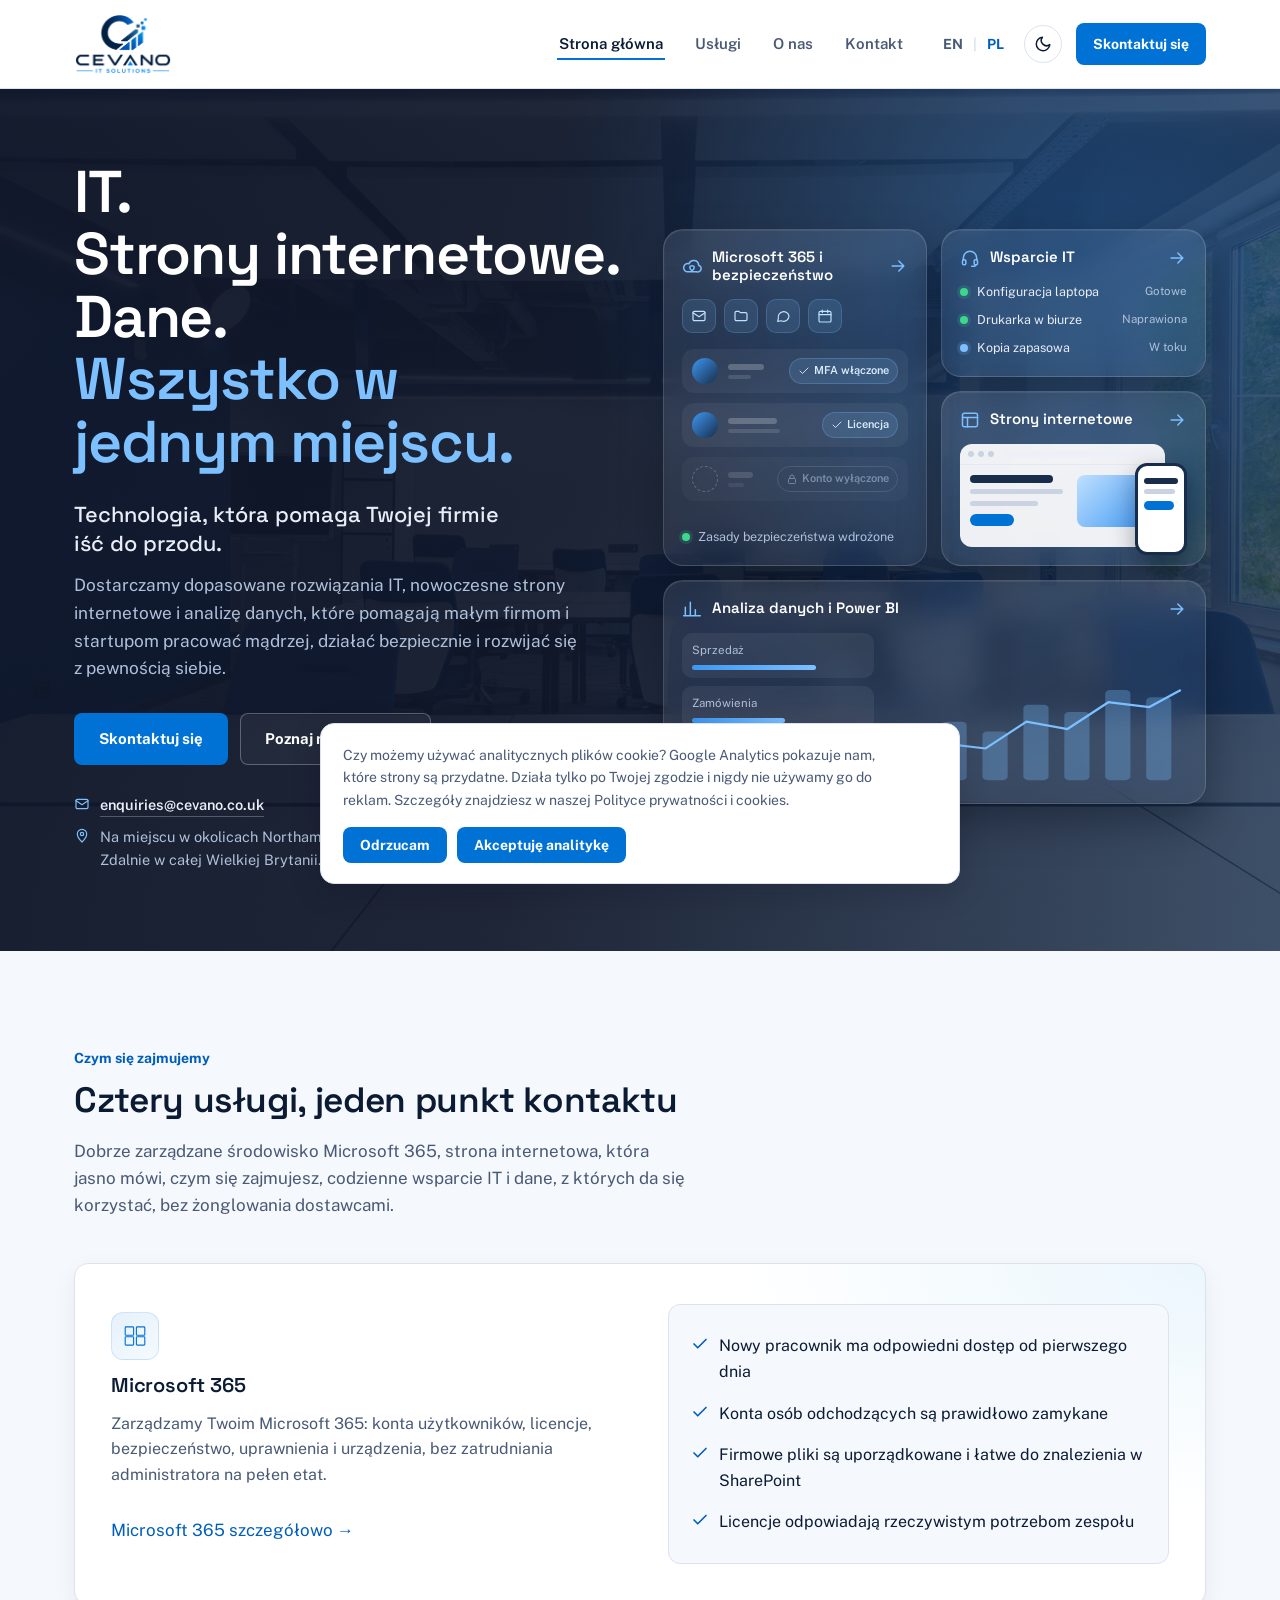
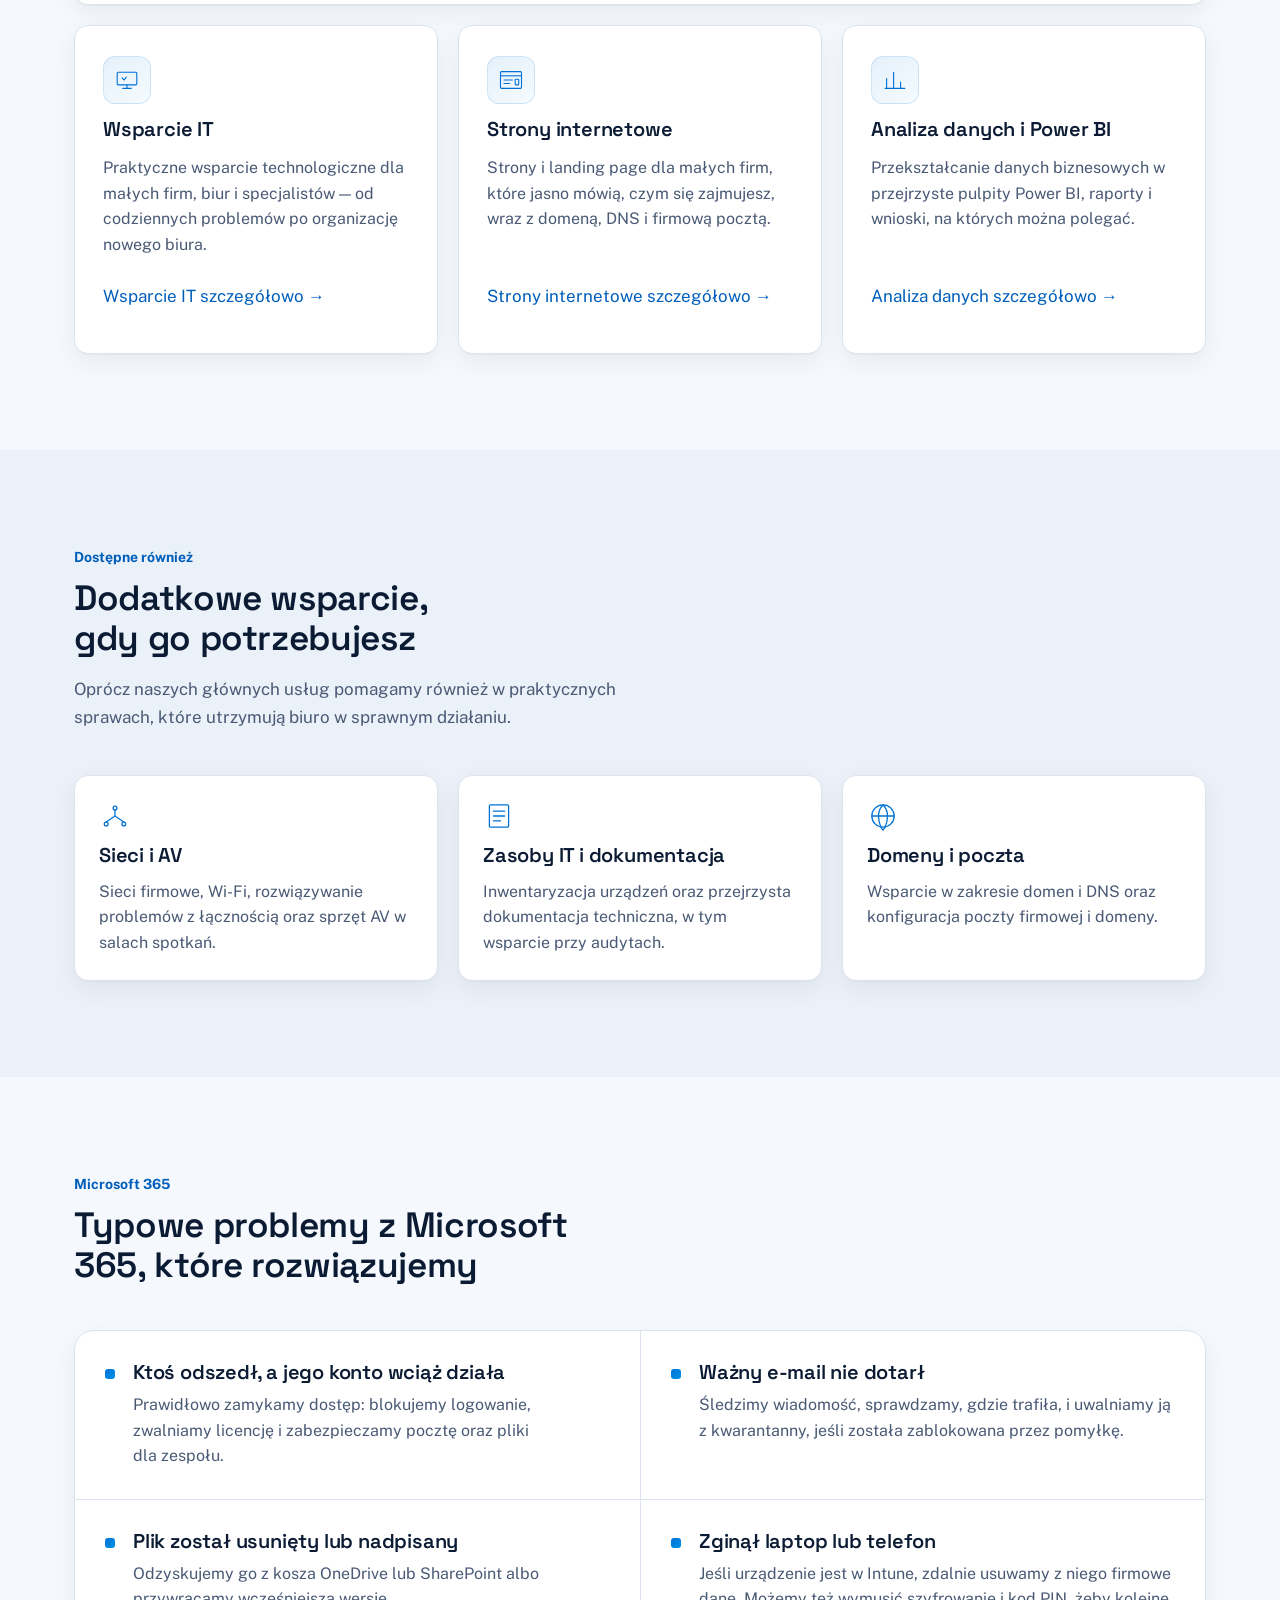
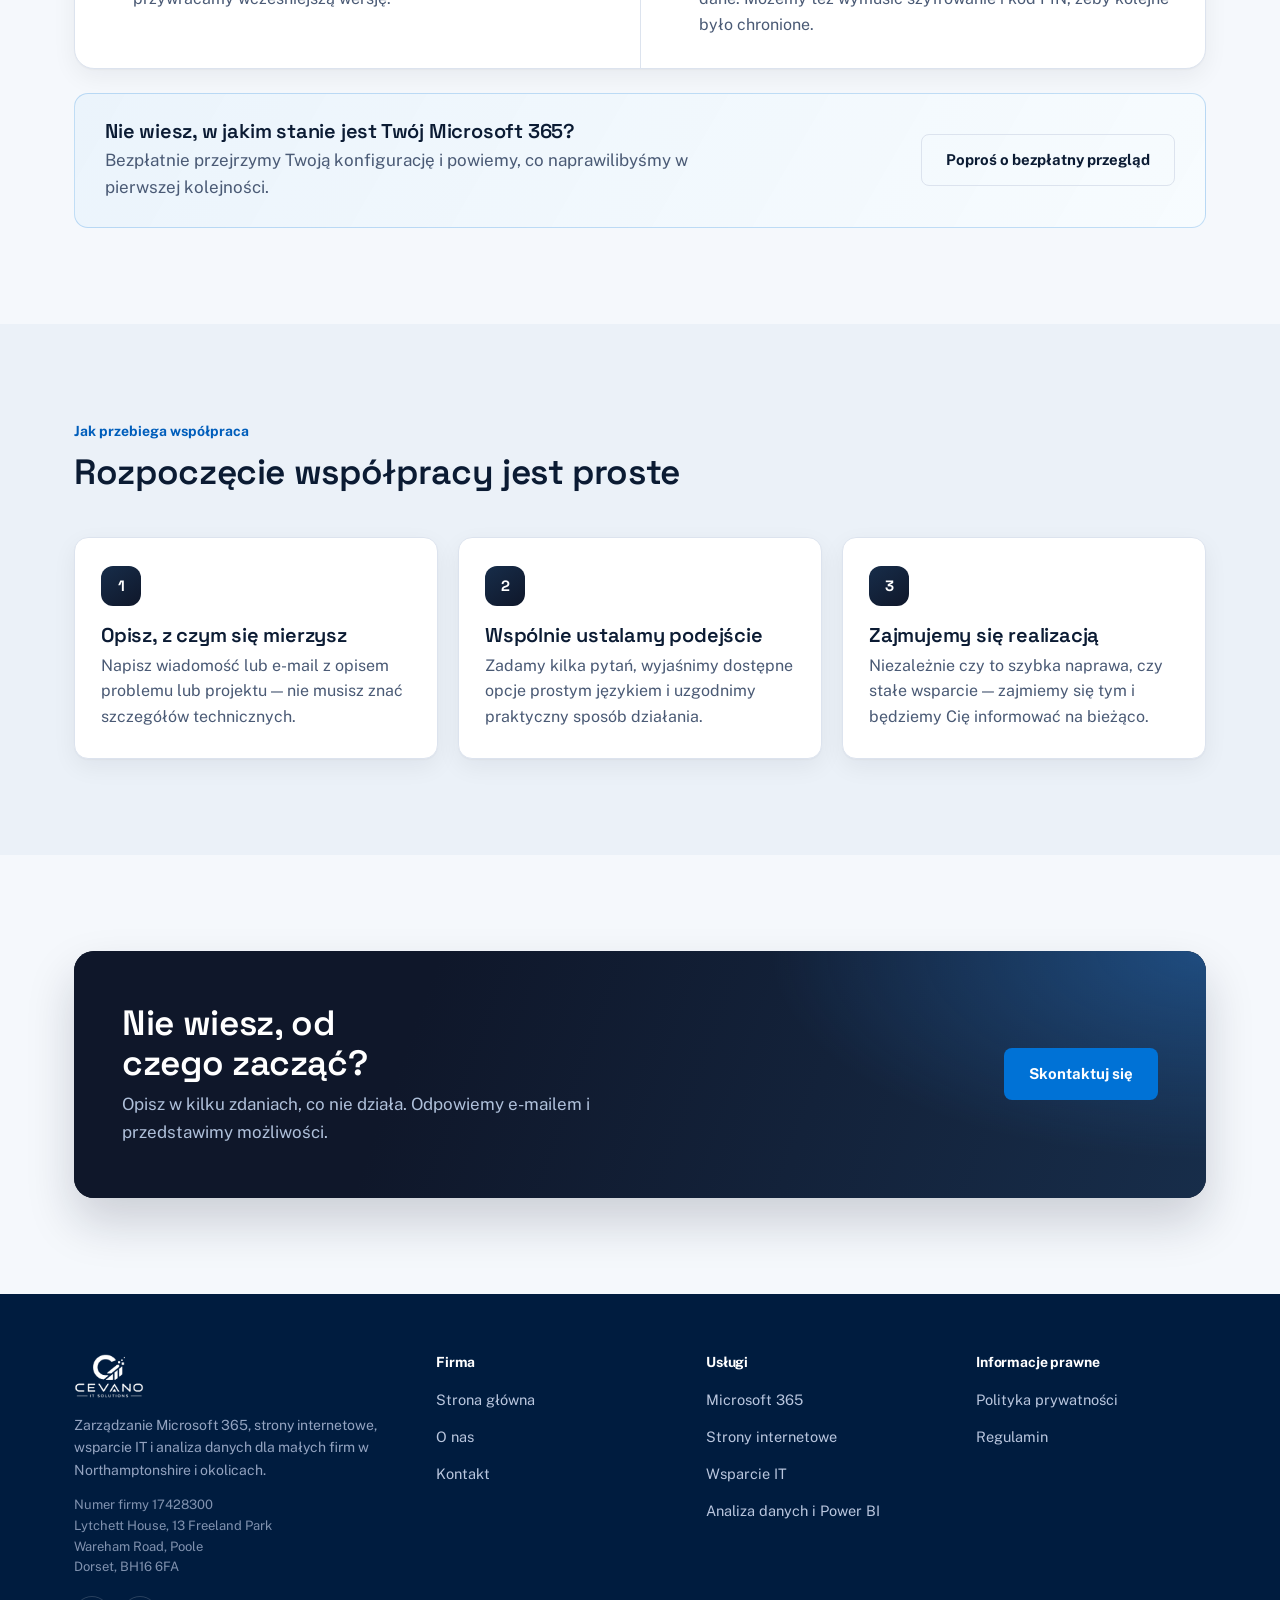
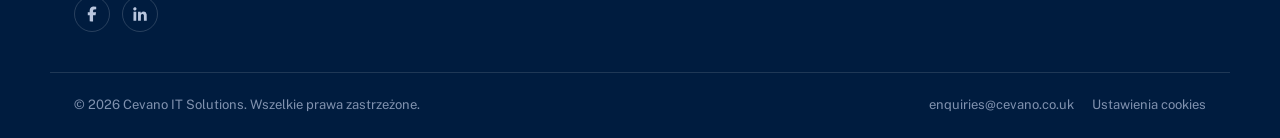
==== pl/index.html @ 0ba37537 "Redesign the home page: dark glass hero with a service bento Hero: - Deep navy hero over a darkened " ====
<!doctype html>
<html lang="pl">
<head>
<meta charset="UTF-8">
<meta name="viewport" content="width=device-width, initial-scale=1">
<title>Microsoft 365, wsparcie IT i strony internetowe dla małych firm | Cevano</title>
<meta name="description" content="Zarządzanie Microsoft 365, strony internetowe, wsparcie IT i analiza danych dla małych firm w Northampton, Kettering, Milton Keynes, Rugby i okolicach.">
<link rel="canonical" href="https://www.cevano.co.uk/pl/">
<link rel="alternate" hreflang="pl" href="https://www.cevano.co.uk/pl/">
<link rel="alternate" hreflang="en" href="https://www.cevano.co.uk/">
<link rel="alternate" hreflang="x-default" href="https://www.cevano.co.uk/">
<meta property="og:type" content="website">
<meta property="og:site_name" content="Cevano IT Solutions">
<meta property="og:title" content="Microsoft 365, wsparcie IT i strony internetowe dla małych firm | Cevano">
<meta property="og:description" content="Zarządzanie Microsoft 365, strony internetowe, wsparcie IT i analiza danych dla małych firm w Northampton, Kettering, Milton Keynes, Rugby i okolicach.">
<meta property="og:url" content="https://www.cevano.co.uk/pl/">
<meta property="og:image" content="https://www.cevano.co.uk/assets/img/og-image.jpg">
<meta property="og:locale" content="pl_PL">
<meta name="twitter:card" content="summary_large_image">
<link rel="icon" href="../assets/img/favicon-32.png" sizes="32x32">
<link rel="icon" href="../assets/img/favicon-192.png" sizes="192x192">
<link rel="apple-touch-icon" href="../assets/img/apple-touch-icon.png">
<link rel="manifest" href="../site.webmanifest">
<link rel="preconnect" href="https://fonts.googleapis.com">
<link rel="preconnect" href="https://fonts.gstatic.com" crossorigin>
<link rel="stylesheet" href="../css/style.css?v=20261108-3">
<script>(function(){try{var t=localStorage.getItem("cevano-theme");if(t==="dark"||t==="light"){document.documentElement.setAttribute("data-theme",t);}else if(window.matchMedia&&window.matchMedia("(prefers-color-scheme: dark)").matches){document.documentElement.setAttribute("data-theme","dark");}}catch(e){}})();</script>
</head>
<body>
<a class="skip-link" href="#main">Przejdź do treści głównej</a>
<header class="site-header">
  <div class="header-inner">
    <a class="brand" href="index.html" aria-label="Cevano IT Solutions — home">
      <picture class="logo-light">
        <img src="../assets/img/logo-trimmed-200.png" alt="Cevano IT Solutions" width="200" height="123">
      </picture>
      <picture class="logo-dark">
        <img src="../assets/img/logo-white-200.png" alt="Cevano IT Solutions" width="200" height="125">
      </picture>
    </a>
    <nav class="main-nav" aria-label="Primary">
      <ul class="nav-links">
        <li><a href="index.html" aria-current="page">Strona główna</a></li>
        <li><a href="services.html">Usługi</a></li>
        <li><a href="about.html">O nas</a></li>
        <li><a href="contact.html">Kontakt</a></li>
      </ul>
      <div class="header-actions">
        <div class="lang-switch" aria-label="Language switch">
          <a href="../index.html">EN</a><span aria-hidden="true">|</span><a href="index.html" aria-current="true">PL</a>
        </div>
        <button type="button" class="theme-toggle" data-theme-toggle aria-label="Przełącz tryb ciemny" aria-pressed="false">
          <svg class="icon-moon" viewBox="0 0 24 24" fill="none" stroke="currentColor" stroke-width="2" stroke-linecap="round" stroke-linejoin="round"><path d="M21 12.8A9 9 0 1 1 11.2 3a7 7 0 0 0 9.8 9.8Z"/></svg><svg class="icon-sun" viewBox="0 0 24 24" fill="none" stroke="currentColor" stroke-width="2" stroke-linecap="round"><circle cx="12" cy="12" r="4"/><path d="M12 2v2M12 20v2M4.9 4.9l1.4 1.4M17.7 17.7l1.4 1.4M2 12h2M20 12h2M4.9 19.1l1.4-1.4M17.7 6.3l1.4-1.4"/></svg>
        </button>
        <a class="btn btn-primary btn-sm" href="contact.html">Skontaktuj się</a>
      </div>
    </nav>
    <a class="btn btn-primary btn-sm header-cta-mobile" href="contact.html">Skontaktuj się</a>
    <button type="button" class="nav-toggle" data-nav-toggle aria-label="Menu" aria-expanded="false">
      <svg class="icon-menu" viewBox="0 0 24 24" fill="none" stroke="currentColor" stroke-width="2" stroke-linecap="round" aria-hidden="true"><path d="M4 7h16M4 12h16M4 17h16"/></svg><svg class="icon-close" viewBox="0 0 24 24" fill="none" stroke="currentColor" stroke-width="2" stroke-linecap="round" aria-hidden="true"><path d="M6 6l12 12M18 6 6 18"/></svg>
    </button>
  </div>
</header>

<main id="main">

<section class="hero hero--dark">
  <picture class="hero-bg" aria-hidden="true"><source type="image/webp" srcset="../assets/img/hero/office-768.webp 768w, ../assets/img/hero/office-1280.webp 1280w, ../assets/img/hero/office-1920.webp 1920w" sizes="100vw"><img src="../assets/img/hero/office-1280.jpg" alt="" width="1280" height="862" fetchpriority="high" decoding="async"></picture>
  <div class="container hero-grid">
    <div class="hero-copy">
      <h1><span class="nw">IT.</span> <span class="nw">Strony internetowe.</span> <span class="nw">Dane.</span> <span class="h1-tail">Wszystko w jednym miejscu.</span></h1>
      <p class="hero-subtitle">Technologia, która pomaga Twojej firmie iść do przodu.</p>
      <p class="lede">Dostarczamy dopasowane rozwiązania IT, nowoczesne strony internetowe i analizę danych, które pomagają małym firmom i startupom pracować mądrzej, działać bezpiecznie i rozwijać się z pewnością siebie.</p>
      <div class="hero-ctas">
        <a class="btn btn-primary" href="contact.html">Skontaktuj się</a>
        <a class="btn btn-outline" href="services.html">Poznaj nasze usługi</a>
      </div>
      <ul class="hero-meta">
        <li><svg class="ico ico-sm" viewBox="0 0 24 24" fill="none" stroke="currentColor" stroke-width="1.8" stroke-linecap="round" stroke-linejoin="round" aria-hidden="true"><rect x="3" y="5" width="18" height="14" rx="2"/><path d="m3 7 9 6 9-6"/></svg><a href="mailto:enquiries@cevano.co.uk">enquiries@cevano.co.uk</a></li>
        <li><svg class="ico ico-sm" viewBox="0 0 24 24" fill="none" stroke="currentColor" stroke-width="1.8" stroke-linecap="round" stroke-linejoin="round" aria-hidden="true"><path d="M12 21s7-6.5 7-12a7 7 0 1 0-14 0c0 5.5 7 12 7 12Z"/><circle cx="12" cy="9" r="2.5"/></svg><span>Na miejscu w okolicach Northampton, Kettering, Milton Keynes i Rugby. Zdalnie w całej Wielkiej Brytanii.</span></li>
      </ul>
    </div>
    <div class="bento" aria-label="Nasze cztery usługi">
      <a class="bento-card bento-m365" href="services.html#microsoft-365">
        <div class="bento-head"><svg class="ico" viewBox="0 0 24 24" fill="none" stroke="currentColor" stroke-width="1.8" stroke-linecap="round" stroke-linejoin="round" aria-hidden="true"><path d="M17.5 19H7a5 5 0 1 1 1.4-9.8A6 6 0 0 1 20 11a4 4 0 0 1-2.5 8Z"/><path d="M12 11.5l2.5 1v2c0 1.4-1.1 2.4-2.5 3-1.4-.6-2.5-1.6-2.5-3v-2Z"/></svg><span class="bento-title">Microsoft 365 i bezpieczeństwo</span><svg class="ico ico-xs bento-arrow" viewBox="0 0 24 24" fill="none" stroke="currentColor" stroke-width="1.8" stroke-linecap="round" stroke-linejoin="round" aria-hidden="true"><path d="M5 12h14M13 6l6 6-6 6"/></svg></div>
        <div class="mock-apps" aria-hidden="true"><span><svg class="ico ico-sm" viewBox="0 0 24 24" fill="none" stroke="currentColor" stroke-width="1.8" stroke-linecap="round" stroke-linejoin="round" aria-hidden="true"><rect x="3" y="5" width="18" height="14" rx="2"/><path d="m3 7 9 6 9-6"/></svg></span><span><svg class="ico ico-sm" viewBox="0 0 24 24" fill="none" stroke="currentColor" stroke-width="1.8" stroke-linecap="round" stroke-linejoin="round" aria-hidden="true"><path d="M3 7a2 2 0 0 1 2-2h4l2 2h8a2 2 0 0 1 2 2v8a2 2 0 0 1-2 2H5a2 2 0 0 1-2-2Z"/></svg></span><span><svg class="ico ico-sm" viewBox="0 0 24 24" fill="none" stroke="currentColor" stroke-width="1.8" stroke-linecap="round" stroke-linejoin="round" aria-hidden="true"><path d="M21 12a8 8 0 0 1-11.6 7.1L4 20l1-4.4A8 8 0 1 1 21 12Z"/></svg></span><span><svg class="ico ico-sm" viewBox="0 0 24 24" fill="none" stroke="currentColor" stroke-width="1.8" stroke-linecap="round" stroke-linejoin="round" aria-hidden="true"><rect x="3" y="5" width="18" height="16" rx="2"/><path d="M3 10h18M8 3v4M16 3v4"/></svg></span></div>
        <ul class="mock-users" aria-hidden="true"><li class="mock-user"><span class="mock-avatar"></span><span class="mock-bars"><i style="width:70%"></i><i style="width:46%"></i></span><span class="mock-pill"><svg class="ico ico-xs" viewBox="0 0 24 24" fill="none" stroke="currentColor" stroke-width="1.8" stroke-linecap="round" stroke-linejoin="round" aria-hidden="true"><path d="M20 6 9 17l-5-5"/></svg>MFA włączone</span></li><li class="mock-user"><span class="mock-avatar"></span><span class="mock-bars"><i style="width:58%"></i><i style="width:62%"></i></span><span class="mock-pill"><svg class="ico ico-xs" viewBox="0 0 24 24" fill="none" stroke="currentColor" stroke-width="1.8" stroke-linecap="round" stroke-linejoin="round" aria-hidden="true"><path d="M20 6 9 17l-5-5"/></svg>Licencja</span></li><li class="mock-user is-off"><span class="mock-avatar"></span><span class="mock-bars"><i style="width:64%"></i><i style="width:40%"></i></span><span class="mock-pill"><svg class="ico ico-xs" viewBox="0 0 24 24" fill="none" stroke="currentColor" stroke-width="1.8" stroke-linecap="round" stroke-linejoin="round" aria-hidden="true"><rect x="5" y="11" width="14" height="10" rx="2"/><path d="M8 11V8a4 4 0 0 1 8 0v3"/></svg>Konto wyłączone</span></li></ul>
        <p class="mock-policy" aria-hidden="true"><span class="dot dot-ok"></span>Zasady bezpieczeństwa wdrożone</p>
      </a>
      <a class="bento-card bento-it" href="services.html#it-support">
        <div class="bento-head"><svg class="ico" viewBox="0 0 24 24" fill="none" stroke="currentColor" stroke-width="1.8" stroke-linecap="round" stroke-linejoin="round" aria-hidden="true"><path d="M4 14v-2a8 8 0 0 1 16 0v2"/><rect x="3" y="14" width="4" height="6" rx="1.5"/><rect x="17" y="14" width="4" height="6" rx="1.5"/><path d="M19 20c0 1.1-1.3 2-3 2h-2"/></svg><span class="bento-title">Wsparcie IT</span><svg class="ico ico-xs bento-arrow" viewBox="0 0 24 24" fill="none" stroke="currentColor" stroke-width="1.8" stroke-linecap="round" stroke-linejoin="round" aria-hidden="true"><path d="M5 12h14M13 6l6 6-6 6"/></svg></div>
        <ul class="mock-it" aria-hidden="true"><li><span class="dot dot-ok"></span><span class="it-name">Konfiguracja laptopa</span><span class="it-state">Gotowe</span></li><li><span class="dot dot-ok"></span><span class="it-name">Drukarka w biurze</span><span class="it-state">Naprawiona</span></li><li><span class="dot dot-run"></span><span class="it-name">Kopia zapasowa</span><span class="it-state">W toku</span></li></ul>
      </a>
      <a class="bento-card bento-web" href="services.html#websites">
        <div class="bento-head"><svg class="ico" viewBox="0 0 24 24" fill="none" stroke="currentColor" stroke-width="1.8" stroke-linecap="round" stroke-linejoin="round" aria-hidden="true"><rect x="3" y="4" width="18" height="16" rx="2"/><path d="M3 9h18M9 9v11"/></svg><span class="bento-title">Strony internetowe</span><svg class="ico ico-xs bento-arrow" viewBox="0 0 24 24" fill="none" stroke="currentColor" stroke-width="1.8" stroke-linecap="round" stroke-linejoin="round" aria-hidden="true"><path d="M5 12h14M13 6l6 6-6 6"/></svg></div>
        <div class="mock-browser" aria-hidden="true">
          <div class="mb-bar"><i></i><i></i><i></i><span></span></div>
          <div class="mb-page"><span class="mb-h"></span><span class="mb-l"></span><span class="mb-l short"></span><span class="mb-btn"></span><span class="mb-img"></span></div>
          <div class="mock-phone"><span class="mb-h"></span><span class="mb-l"></span><span class="mb-btn"></span></div>
        </div>
      </a>
      <a class="bento-card bento-data" href="services.html#data-analytics">
        <div class="bento-head"><svg class="ico" viewBox="0 0 24 24" fill="none" stroke="currentColor" stroke-width="1.8" stroke-linecap="round" stroke-linejoin="round" aria-hidden="true"><path d="M4 20V10M10 20V4M16 20v-7M22 20H2"/></svg><span class="bento-title">Analiza danych i Power BI</span><svg class="ico ico-xs bento-arrow" viewBox="0 0 24 24" fill="none" stroke="currentColor" stroke-width="1.8" stroke-linecap="round" stroke-linejoin="round" aria-hidden="true"><path d="M5 12h14M13 6l6 6-6 6"/></svg></div>
        <div class="mock-dash" aria-hidden="true">
          <div class="kpis"><div class="kpi"><span>Sprzedaż</span><i style="width:72%"></i></div><div class="kpi"><span>Zamówienia</span><i style="width:54%"></i></div><div class="kpi"><span>Marża</span><i style="width:63%"></i></div></div>
          <svg class="mock-chart" viewBox="0 0 190 92" preserveAspectRatio="none"><g class="bars"><rect x="8" y="54" width="16" height="34" rx="3"/><rect x="34" y="40" width="16" height="48" rx="3"/><rect x="60" y="48" width="16" height="40" rx="3"/><rect x="86" y="26" width="16" height="62" rx="3"/><rect x="112" y="32" width="16" height="56" rx="3"/><rect x="138" y="14" width="16" height="74" rx="3"/><rect x="164" y="20" width="16" height="68" rx="3"/></g><path class="trend" d="M10 66 L36 58 L62 62 L88 40 L114 46 L140 24 L166 28 L186 14"/></svg>
        </div>
      </a>
    </div>
  </div>
</section>

<section class="section" id="services">
  <div class="container">
    <div class="section-head">
      <span class="kicker">Czym się zajmujemy</span>
      <h2>Cztery usługi, jeden punkt kontaktu</h2>
      <p>Dobrze zarządzane środowisko Microsoft 365, strona internetowa, która jasno mówi, czym się zajmujesz, codzienne wsparcie IT i dane, z których da się korzystać, bez żonglowania dostawcami.</p>
    </div>

    <div class="service-grid">
      <div class="service-card is-lead">
        <div class="lead-copy">
          <span class="mark-tile"><svg class="mark" viewBox="0 0 40 40" fill="none" stroke="var(--blue)" stroke-width="1.6"><rect x="6" y="7" width="12" height="12" rx="1.2"/><rect x="22" y="7" width="12" height="12" rx="1.2"/><rect x="6" y="21" width="12" height="12" rx="1.2"/><rect x="22" y="21" width="12" height="12" rx="1.2"/></svg></span>
          <h3>Microsoft 365</h3>
          <p>Zarządzamy Twoim Microsoft 365: konta użytkowników, licencje, bezpieczeństwo, uprawnienia i urządzenia, bez zatrudniania administratora na pełen etat.</p>
          <a class="btn-ghost" href="services.html#microsoft-365">Microsoft 365 szczegółowo →</a>
        </div>
        <ul class="check-list">
          <li><svg viewBox="0 0 24 24" fill="none" stroke="currentColor" stroke-width="2.2" stroke-linecap="round" stroke-linejoin="round"><path d="M20 6 9 17l-5-5"/></svg><span>Nowy pracownik ma odpowiedni dostęp od pierwszego dnia</span></li>
<li><svg viewBox="0 0 24 24" fill="none" stroke="currentColor" stroke-width="2.2" stroke-linecap="round" stroke-linejoin="round"><path d="M20 6 9 17l-5-5"/></svg><span>Konta osób odchodzących są prawidłowo zamykane</span></li>
<li><svg viewBox="0 0 24 24" fill="none" stroke="currentColor" stroke-width="2.2" stroke-linecap="round" stroke-linejoin="round"><path d="M20 6 9 17l-5-5"/></svg><span>Firmowe pliki są uporządkowane i łatwe do znalezienia w SharePoint</span></li>
<li><svg viewBox="0 0 24 24" fill="none" stroke="currentColor" stroke-width="2.2" stroke-linecap="round" stroke-linejoin="round"><path d="M20 6 9 17l-5-5"/></svg><span>Licencje odpowiadają rzeczywistym potrzebom zespołu</span></li>
        </ul>
      </div>
      <div class="service-card">
        <span class="mark-tile"><svg class="mark" viewBox="0 0 40 40" fill="none" stroke="var(--blue)" stroke-width="1.6"><rect x="6" y="9" width="28" height="18" rx="1.5"/><path d="M14 32h12M20 27v5" stroke-linecap="round"/><path d="M13 17l3 3 3-4" stroke-linecap="round" stroke-linejoin="round"/></svg></span>
        <h3>Wsparcie IT</h3>
        <p>Praktyczne wsparcie technologiczne dla małych firm, biur i specjalistów — od codziennych problemów po organizację nowego biura.</p>
        <a class="btn-ghost" href="services.html#it-support">Wsparcie IT szczegółowo →</a>
      </div>
      <div class="service-card">
        <span class="mark-tile"><svg class="mark" viewBox="0 0 40 40" fill="none" stroke="var(--blue)" stroke-width="1.6"><rect x="5" y="8" width="30" height="24" rx="1.5"/><path d="M5 14h30" /><path d="M10 20h12M10 25h8" stroke-linecap="round"/><rect x="26" y="19" width="5" height="8" rx="0.8"/></svg></span>
        <h3>Strony internetowe</h3>
        <p>Strony i landing page dla małych firm, które jasno mówią, czym się zajmujesz, wraz z domeną, DNS i firmową pocztą.</p>
        <a class="btn-ghost" href="services.html#websites">Strony internetowe szczegółowo →</a>
      </div>
      <div class="service-card">
        <span class="mark-tile"><svg class="mark" viewBox="0 0 40 40" fill="none" stroke="var(--blue)" stroke-width="1.6"><path d="M8 32V18M18 32V9M28 32v-9" stroke-linecap="round"/><path d="M6 32h28" stroke-linecap="round"/></svg></span>
        <h3>Analiza danych i Power BI</h3>
        <p>Przekształcanie danych biznesowych w przejrzyste pulpity Power BI, raporty i wnioski, na których można polegać.</p>
        <a class="btn-ghost" href="services.html#data-analytics">Analiza danych szczegółowo →</a>
      </div>
    </div>
  </div>
</section>

<section class="section section-alt">
  <div class="container">
    <div class="section-head">
      <span class="kicker">Dostępne również</span>
      <h2>Dodatkowe wsparcie, gdy go potrzebujesz</h2>
      <p>Oprócz naszych głównych usług pomagamy również w praktycznych sprawach, które utrzymują biuro w sprawnym działaniu.</p>
    </div>
    <div class="subservice-grid">
      <div class="subservice-card">
        <svg class="mark" viewBox="0 0 40 40" fill="none" stroke="var(--blue)" stroke-width="1.6"><circle cx="20" cy="10" r="2.4"/><circle cx="9" cy="30" r="2.4"/><circle cx="31" cy="30" r="2.4"/><path d="M20 12.4V20M20 20 9 27.6M20 20l11 7.6" stroke-linecap="round"/></svg>
        <h3>Sieci i AV</h3>
        <p>Sieci firmowe, Wi-Fi, rozwiązywanie problemów z łącznością oraz sprzęt AV w salach spotkań.</p>
      </div>
      <div class="subservice-card">
        <svg class="mark" viewBox="0 0 40 40" fill="none" stroke="var(--blue)" stroke-width="1.6"><rect x="8" y="6" width="24" height="28" rx="1.5"/><path d="M13 14h14M13 20h14M13 26h9" stroke-linecap="round"/></svg>
        <h3>Zasoby IT i dokumentacja</h3>
        <p>Inwentaryzacja urządzeń oraz przejrzysta dokumentacja techniczna, w tym wsparcie przy audytach.</p>
      </div>
      <div class="subservice-card">
        <svg class="mark" viewBox="0 0 40 40" fill="none" stroke="var(--blue)" stroke-width="1.6"><circle cx="20" cy="20" r="14"/><path d="M6 20h28M20 6c3.6 3.8 5.6 8.8 5.6 14S23.6 34.2 20 38M20 6c-3.6 3.8-5.6 8.8-5.6 14S16.4 34.2 20 38" /></svg>
        <h3>Domeny i poczta</h3>
        <p>Wsparcie w zakresie domen i DNS oraz konfiguracja poczty firmowej i domeny.</p>
      </div>
    </div>
  </div>
</section>

<section class="section" id="m365-problems">
  <div class="container">
    <div class="section-head">
      <span class="kicker">Microsoft 365</span>
      <h2>Typowe problemy z Microsoft 365, które rozwiązujemy</h2>
    </div>
    <div class="problem-grid">
      <div class="problem">
        <h3>Ktoś odszedł, a jego konto wciąż działa</h3>
        <p>Prawidłowo zamykamy dostęp: blokujemy logowanie, zwalniamy licencję i zabezpieczamy pocztę oraz pliki dla zespołu.</p>
      </div>
      <div class="problem">
        <h3>Ważny e-mail nie dotarł</h3>
        <p>Śledzimy wiadomość, sprawdzamy, gdzie trafiła, i uwalniamy ją z kwarantanny, jeśli została zablokowana przez pomyłkę.</p>
      </div>
      <div class="problem">
        <h3>Plik został usunięty lub nadpisany</h3>
        <p>Odzyskujemy go z kosza OneDrive lub SharePoint albo przywracamy wcześniejszą wersję.</p>
      </div>
      <div class="problem">
        <h3>Zginął laptop lub telefon</h3>
        <p>Jeśli urządzenie jest w Intune, zdalnie usuwamy z niego firmowe dane. Możemy też wymusić szyfrowanie i kod PIN, żeby kolejne było chronione.</p>
      </div>
    </div>
    <div class="review-offer">
      <div>
        <h3>Nie wiesz, w jakim stanie jest Twój Microsoft 365?</h3>
        <p>Bezpłatnie przejrzymy Twoją konfigurację i powiemy, co naprawilibyśmy w pierwszej kolejności.</p>
      </div>
      <a class="btn btn-outline" href="contact.html?service=m365">Poproś o bezpłatny przegląd</a>
    </div>
  </div>
</section>

<section class="section section-alt" id="how-it-works">
  <div class="container">
    <div class="section-head">
      <span class="kicker">Jak przebiega współpraca</span>
      <h2>Rozpoczęcie współpracy jest proste</h2>
    </div>
    <div class="process-grid">
      <div class="process-step">
        <span class="step-num">1</span>
        <h3>Opisz, z czym się mierzysz</h3>
        <p>Napisz wiadomość lub e-mail z opisem problemu lub projektu — nie musisz znać szczegółów technicznych.</p>
      </div>
      <div class="process-step">
        <span class="step-num">2</span>
        <h3>Wspólnie ustalamy podejście</h3>
        <p>Zadamy kilka pytań, wyjaśnimy dostępne opcje prostym językiem i uzgodnimy praktyczny sposób działania.</p>
      </div>
      <div class="process-step">
        <span class="step-num">3</span>
        <h3>Zajmujemy się realizacją</h3>
        <p>Niezależnie czy to szybka naprawa, czy stałe wsparcie — zajmiemy się tym i będziemy Cię informować na bieżąco.</p>
      </div>
    </div>
  </div>
</section>

<section class="section">
  <div class="container">
    <div class="cta-banner">
      <div>
        <h2>Nie wiesz, od czego zacząć?</h2>
        <p>Opisz w kilku zdaniach, co nie działa. Odpowiemy e-mailem i przedstawimy możliwości.</p>
      </div>
      <a class="btn btn-primary" href="contact.html">Skontaktuj się</a>
    </div>
  </div>
</section>

</main>
<footer class="site-footer">
  <div class="container footer-grid">
    <div class="footer-brand">
      <img src="../assets/img/logo-white-200.png" alt="Cevano IT Solutions" width="200" height="125" loading="lazy">
      <p>Zarządzanie Microsoft 365, strony internetowe, wsparcie IT i analiza danych dla małych firm w Northamptonshire i okolicach.</p>
      <p class="company-meta">
        Numer firmy 17428300<br>
        Lytchett House, 13 Freeland Park<br>
        Wareham Road, Poole<br>
        Dorset, BH16 6FA
      </p>
      <div class="footer-social">
        <a href="https://www.facebook.com/profile.php?id=61594328187021" target="_blank" rel="noopener noreferrer" aria-label="Facebook"><svg viewBox="0 0 24 24" fill="currentColor"><path d="M17.59 2.23 L13.76 2.0 L12.09 2.37 L10.97 2.94 L9.95 3.97 L9.26 5.42 L8.95 7.15 L8.92 9.71 L6.38 9.73 L6.38 13.5 L8.92 13.51 L8.92 21.65 L11.12 22.0 L13.4 21.93 L13.4 13.51 L16.73 13.5 L17.41 9.81 L13.41 9.73 L13.48 7.33 L13.89 6.41 L14.65 5.86 L17.62 5.66 Z"/></svg></a>
        <a href="https://www.linkedin.com/company/cevano-it-solutions/" target="_blank" rel="noopener noreferrer" aria-label="LinkedIn"><svg viewBox="0 0 24 24" fill="currentColor" fill-rule="evenodd"><path d="M19.64 9.68 L20.91 12.59 L21.0 20.93 L17.25 20.93 L17.16 13.52 L16.41 12.26 L15.05 11.98 L13.97 12.35 L13.22 13.62 L13.12 20.93 L9.42 20.98 L9.38 9.02 L12.89 8.98 L12.94 10.62 L15.89 8.7 L18.19 8.88 Z M3.38 8.98 L7.03 9.02 L6.98 20.98 L3.28 20.93 Z M4.97 3.02 L5.81 3.12 L6.52 3.49 L7.03 4.05 L7.36 4.99 L7.31 5.7 L6.94 6.49 L6.33 7.05 L5.44 7.38 L4.5 7.29 L3.89 6.96 L3.23 6.21 L3.0 5.46 L3.05 4.71 L3.42 3.91 L4.03 3.35 Z"/></svg></a>
      </div>
    </div>
    <div class="footer-col">
      <h4>Firma</h4>
      <ul>
        <li><a href="index.html">Strona główna</a></li>
        <li><a href="about.html">O nas</a></li>
        <li><a href="contact.html">Kontakt</a></li>
      </ul>
    </div>
    <div class="footer-col">
      <h4>Usługi</h4>
      <ul>
        <li><a href="services.html#microsoft-365">Microsoft 365</a></li>
<li><a href="services.html#websites">Strony internetowe</a></li>
<li><a href="services.html#it-support">Wsparcie IT</a></li>
<li><a href="services.html#data-analytics">Analiza danych i Power BI</a></li>
      </ul>
    </div>
    <div class="footer-col">
      <h4>Informacje prawne</h4>
      <ul>
        <li><a href="legal/privacy-policy.html">Polityka prywatności</a></li>
        <li><a href="legal/terms.html">Regulamin</a></li>
      </ul>
    </div>
  </div>
  <div class="container footer-bottom">
    <span>&copy; 2026 Cevano IT Solutions. Wszelkie prawa zastrzeżone.</span>
    <div class="footer-legal-links">
      <a href="mailto:enquiries@cevano.co.uk">enquiries@cevano.co.uk</a>
      <button type="button" class="link-button" data-cookie-settings>Ustawienia cookies</button>
    </div>
  </div>
</footer>

<div class="cookie-banner" data-cookie-banner role="dialog" aria-label="Cookie consent">
  <p>Czy możemy używać analitycznych plików cookie? Google Analytics pokazuje nam, które strony są przydatne. Działa tylko po Twojej zgodzie i nigdy nie używamy go do reklam. Szczegóły znajdziesz w naszej <a href="legal/privacy-policy.html">Polityce prywatności i&nbsp;cookies</a>.</p>
  <div class="cookie-actions">
    <button type="button" class="btn btn-primary btn-sm" data-cookie-reject>Odrzucam</button>
    <button type="button" class="btn btn-primary btn-sm" data-cookie-accept>Akceptuję analitykę</button>
  </div>
</div>
<script type="application/ld+json">
{
  "@context": "https://schema.org",
  "@type": "ProfessionalService",
  "name": "Cevano IT Solutions",
  "description": "Zarządzanie Microsoft 365, strony internetowe, wsparcie IT i analiza danych dla małych firm w Northampton, Kettering, Milton Keynes, Rugby i okolicach.",
  "url": "https://www.cevano.co.uk/pl/",
  "email": "enquiries@cevano.co.uk",
  "areaServed": ["Northampton", "Kettering", "Milton Keynes", "Rugby", "Northamptonshire", "Warwickshire", "Buckinghamshire"],
  "image": "https://www.cevano.co.uk/assets/img/og-image.jpg",
  "sameAs": [
    "https://www.facebook.com/profile.php?id=61594328187021",
    "https://www.linkedin.com/company/cevano-it-solutions/"
  ]
}
</script>
<script src="../js/main.js?v=20261108-3" defer></script>

</body>
</html>
---- css/style.css ----
/* ============================================================
   Cevano IT Solutions — stylesheet
   ============================================================ */

@import url('https://fonts.googleapis.com/css2?family=Space+Grotesk:wght@500;600;700&family=Public+Sans:wght@400;500;600;700&display=swap');

/* ---------- Design tokens ---------- */
:root{
  /* brand */
  --navy:        #001C3F;
  --navy-800:    #0B2A50;
  --blue:        #0072D6;
  --blue-mid:    #005EBB;
  --blue-light:  #0092E6;

  /* light theme */
  --bg:          #F5F8FC;
  --bg-alt:      #EBF1F8;
  --surface:     #FFFFFF;
  --ink:         #0B1B33;
  --slate:       #4A5A75;
  --line:        #DCE3EE;
  --focus-ring:  #0092E6;
  --btn-text:    #FFFFFF;
  --btn-hover:   #005EBB;

  --shadow: 0 1px 2px rgba(11,27,51,0.04);

  --font-head: 'Space Grotesk', 'Segoe UI', sans-serif;
  --font-body: 'Public Sans', 'Segoe UI', sans-serif;

  --maxw: 1180px;
  --header-h: 89px; /* sticky header height: logo + padding + border */
  --radius-s: 8px;   /* controls: buttons, inputs */
  --radius-m: 14px;  /* cards, panels */
  --radius-l: 20px;  /* large containers, hero bento cards */

  /* dark hero / deep navy */
  --deep:      #0F172A;
  --deep-2:    #172D4A;
  --on-deep:   #E8EEF8;
  --on-deep-2: #AFC0DA; /* 7:1+ on --deep */

  --shadow-card: 0 1px 2px rgba(15,23,42,.04), 0 8px 24px rgba(15,23,42,.06);
  --shadow-lift: 0 2px 4px rgba(15,23,42,.05), 0 16px 32px rgba(15,23,42,.10);

  /* text on navy (footer, CTA banner): same in both themes */
  --on-navy:       #C9D4E8;
  --on-navy-soft:  #B9C6DE;
  --on-navy-muted: #93A3C0;
  --on-navy-faint: #8092AF; /* 5:1 on navy */

  color-scheme: light;
}

html[data-theme="dark"]{
  --bg:          #071120;
  --bg-alt:      #0B1830;
  --surface:     #0D1B30;
  --ink:         #E7ECF6;
  --slate:       #93A3C0;
  --line:        #1E2D46;
  --blue:        #1A66B3;
  --blue-mid:    #3D97F2;
  --blue-light:  #3D97F2;
  --focus-ring:  #3D97F2;
  --btn-hover:   #1F74C9; /* white text 4.8:1 */
  --shadow-card: 0 1px 2px rgba(0,0,0,.2), 0 8px 24px rgba(0,0,0,.25);
  --shadow-lift: 0 2px 4px rgba(0,0,0,.25), 0 16px 32px rgba(0,0,0,.35);
  color-scheme: dark;
}

/* ---------- Reset ---------- */
*, *::before, *::after{ box-sizing: border-box; }
html{ scroll-behavior: smooth; }
body{
  margin:0;
  background: var(--bg);
  color: var(--ink);
  font-family: var(--font-body);
  font-size: 17px;
  line-height: 1.6;
  -webkit-font-smoothing: antialiased;
  transition: background-color .25s ease, color .25s ease;
}
img{ max-width:100%; display:block; }
a{ color: inherit; text-decoration: none; }
ul{ margin:0; padding:0; list-style:none; }
h1,h2,h3,h4{
  font-family: var(--font-head);
  color: var(--ink);
  line-height: 1.15;
  margin: 0 0 .5em;
  font-weight: 600;
  letter-spacing: -0.01em;
  text-wrap: balance;
}
h2{ font-size: clamp(1.65rem, 3vw, 2.2rem); } /* h3 (1.25rem) stays 1.3x below */
h3{ font-size: 1.25rem; }
p{ margin: 0 0 1em; color: var(--slate); max-width: 62ch; text-wrap: pretty; }
button{ font-family: inherit; }

@media (prefers-reduced-motion: reduce){
  html{ scroll-behavior: auto; }
  *, *::before, *::after{ animation-duration: 0.001ms !important; transition-duration: 0.001ms !important; }
}

:focus-visible{
  outline: 2px solid var(--focus-ring);
  outline-offset: 2px;
  border-radius: 2px;
}

.container{
  max-width: var(--maxw);
  margin: 0 auto;
  padding: 0 24px;
}

.skip-link{
  position:absolute; left:-999px; top:auto;
  background:var(--navy); color:#fff; padding:12px 20px;
  z-index:200; border-radius:0 0 var(--radius-s) 0;
}
.skip-link:focus{ left:0; top:0; }

/* ---------- Header ---------- */
.site-header{
  position: sticky; top:0; z-index:100;
  background: var(--surface);
  border-bottom: 1px solid var(--line);
}
.header-inner{
  display:flex; align-items:center; justify-content:space-between;
  padding: 14px 24px;
  max-width: var(--maxw); margin:0 auto;
  gap: 24px;
}
.brand{ display:flex; align-items:center; }
.brand img{ height: 60px; width:auto; display:block; }
.brand .logo-dark{ display:none; }
html[data-theme="dark"] .brand .logo-light{ display:none; }
html[data-theme="dark"] .brand .logo-dark{ display:block; }
.brand-name{ position:absolute; width:1px;height:1px;overflow:hidden;clip:rect(0,0,0,0); }

.main-nav{ display:flex; align-items:center; gap: 32px; }
.nav-links{ display:flex; gap: 28px; }
.nav-links a{
  font-size: 15px; font-weight: 600; color: var(--slate);
  padding: 6px 2px; border-bottom: 2px solid transparent;
}
.nav-links a:hover, .nav-links a[aria-current="page"]{
  color: var(--ink); border-bottom-color: var(--blue);
}

.header-actions{ display:flex; align-items:center; gap:14px; }

.lang-switch{ display:flex; align-items:center; gap:4px; font-weight:700; font-size:14px; }
.lang-switch a{ padding:4px 6px; color: var(--slate); border-radius:4px; }
.lang-switch a[aria-current="true"]{ color: var(--blue-mid); }
.lang-switch span{ color: var(--line); }

.theme-toggle{
  display:flex; align-items:center; justify-content:center;
  width:38px; height:38px; border-radius:50%;
  border:1px solid var(--line); background: var(--surface);
  cursor:pointer; color: var(--ink);
}
.theme-toggle svg{ width:18px; height:18px; }
.theme-toggle .icon-sun{ display:none; }
html[data-theme="dark"] .theme-toggle .icon-sun{ display:block; }
html[data-theme="dark"] .theme-toggle .icon-moon{ display:none; }

.btn{
  display:inline-flex; align-items:center; justify-content:center; gap:8px;
  font-weight:700; font-size:15px;
  padding: 13px 24px; border-radius: var(--radius-s);
  border: 1px solid transparent; cursor:pointer;
  transition: background-color .15s ease, border-color .15s ease, color .15s ease, transform .1s ease;
  white-space: nowrap;
}
.btn:active{ transform: translateY(1px); }
.btn-primary{ background: var(--blue); color: #fff; }
.btn-primary:hover{ background: var(--btn-hover); }
.btn-outline{ background: transparent; border-color: var(--line); color: var(--ink); }
.btn-outline:hover{ border-color: var(--blue); color: var(--blue); }
.btn-ghost{ background:transparent; color: var(--blue-mid); padding: 12px 4px; }
.btn-ghost:hover{ color: var(--blue); }
.btn-sm{ padding: 9px 16px; font-size:14px; }

.nav-toggle{
  display:none; width:40px; height:40px; border-radius:8px;
  border:1px solid var(--line); background:var(--surface);
  align-items:center; justify-content:center; cursor:pointer;
}
.nav-toggle svg{ width:20px; height:20px; }
.nav-toggle .icon-close{ display:none; }
html[data-nav-open="true"] .nav-toggle .icon-menu{ display:none; }
html[data-nav-open="true"] .nav-toggle .icon-close{ display:block; }
.header-cta-mobile{ display:none; }

/* ---------- Mobile nav ---------- */
@media (max-width: 900px){
  .main-nav{
    position: fixed; inset: var(--header-h) 0 0 0; background: var(--surface);
    flex-direction:column; align-items:flex-start; gap:0;
    padding: 8px 24px 28px; overflow-y:auto;
    transform: translateY(-8px); opacity:0; pointer-events:none;
    transition: opacity .18s ease, transform .18s ease;
  }
  html[data-nav-open="true"] .main-nav{
    opacity:1; transform:none; pointer-events:auto;
  }
  .nav-links{ flex-direction:column; width:100%; gap:0; }
  .nav-links a{
    display:block; padding: 14px 2px; width:100%;
    border-bottom: 1px solid var(--line);
  }
  .header-actions{
    flex-direction:column; align-items:flex-start; width:100%;
    gap: 16px; margin-top: 18px; padding-top:18px; border-top:1px solid var(--line);
  }
  .header-actions .btn-primary{ display:none; }
  .nav-toggle{ display:flex; width:44px; height:44px; }
  .header-cta-mobile{ display:inline-flex; margin-left:auto; min-height:44px; }
  :root{ --header-h: 77px; }
  .header-inner{ gap: 12px; }
  .brand img{ height: 48px; }
  /* touch targets: 44px minimum for small header controls */
  .lang-switch a{ display:inline-flex; align-items:center; justify-content:center; min-width:44px; min-height:44px; }
  .theme-toggle{ width:44px; height:44px; }
  .btn{ min-height:44px; }
  .contact-info a.email-link{ display:inline-flex; align-items:center; min-height:44px; }
}

/* ---------- Hero (home): dark photo ground + bento grid ---------- */
.hero{
  position: relative; isolation: isolate; overflow: hidden;
  padding: 72px 0 80px;
  min-height: min(calc(100svh - var(--header-h)), 900px);
  display:flex; align-items:center;
}
.hero > .container{ width:100%; }
.hero--dark{ background: var(--deep); color: var(--on-deep); }
.hero-bg{ position:absolute; inset:0; z-index:-2; }
.hero-bg img{ width:100%; height:100%; object-fit:cover; object-position: 50% 40%; }
/* Navy wash keeps every word on the photo at 7:1 or better; a soft blue
   light from the top right ties the bento cards to the brand blue. */
.hero--dark::before{
  content:""; position:absolute; inset:0; z-index:-1;
  background:
    radial-gradient(60% 70% at 85% 15%, rgba(47,139,234,.28), transparent 70%),
    linear-gradient(100deg, rgba(15,23,42,.97) 0%, rgba(15,23,42,.93) 45%, rgba(23,45,74,.82) 100%);
}
.hero-grid{
  display:grid; grid-template-columns: minmax(0,1fr) minmax(0,1.02fr); gap: 56px; align-items:center;
}
.hero--dark h1{
  color:#fff; font-size: clamp(2.3rem, 4.6vw, 3.9rem); line-height: 1.06; letter-spacing: -0.02em;
  max-width: 15ch; margin-bottom: .45em;
}
.h1-tail{ display:block; color: #7CC0FF; }
.nw{ white-space: nowrap; }
.hero-subtitle{
  font-family: var(--font-head); font-weight: 500; font-size: clamp(1.15rem, 1.7vw, 1.4rem);
  color: var(--on-deep); line-height: 1.35; max-width: 32ch; margin: 0 0 14px;
}
.hero--dark .lede{ font-size: 1.08rem; max-width: 46ch; color: var(--on-deep-2); margin-bottom: 0; }
.hero-ctas{ display:flex; gap:12px; margin-top: 30px; flex-wrap:wrap; }
.hero--dark .btn-primary{ background: var(--blue); color:#fff; }
.hero--dark .btn-primary:hover{ background: #0A63BC; }
.hero--dark .btn-outline{ color:#fff; border-color: rgba(255,255,255,.28); background: rgba(255,255,255,.04); }
.hero--dark .btn-outline:hover{ border-color: rgba(255,255,255,.6); color:#fff; background: rgba(255,255,255,.08); }
.hero-meta{ margin-top: 28px; display:flex; flex-direction:column; gap: 8px; }
.hero-meta li{ display:flex; align-items:flex-start; gap:10px; font-size: 14.5px; color: var(--on-deep-2); }
.hero-meta .ico{ width:16px; height:16px; flex:none; margin-top:3px; color:#7CC0FF; }
.hero-meta a{ color: var(--on-deep); font-weight:600; border-bottom: 1px solid rgba(255,255,255,.25); }
.hero-meta a:hover{ border-bottom-color: #7CC0FF; }

/* Bento: four cards, four shapes. M365 tall on the left, IT and web
   stacked on the right, data across the bottom. */
.bento{
  display:grid; gap: 14px;
  grid-template-columns: 1fr 1fr;
  grid-template-areas: "m365 it" "m365 web" "data data";
}
.bento-m365{ grid-area: m365; }
.bento-it{ grid-area: it; }
.bento-web{ grid-area: web; }
.bento-data{ grid-area: data; }
.bento-card{
  position:relative; display:flex; flex-direction:column; gap: 14px;
  padding: 18px; border-radius: var(--radius-l);
  background: linear-gradient(160deg, rgba(255,255,255,.11), rgba(255,255,255,.04));
  border: 1px solid rgba(255,255,255,.14);
  box-shadow: 0 18px 40px rgba(2,8,23,.35), inset 0 1px 0 rgba(255,255,255,.08);
  -webkit-backdrop-filter: blur(14px) saturate(120%); backdrop-filter: blur(14px) saturate(120%);
  color: var(--on-deep);
  transition: transform .2s ease, border-color .2s ease, box-shadow .2s ease;
}
.bento-card:hover{
  transform: translateY(-3px); border-color: rgba(124,192,255,.45);
  box-shadow: 0 24px 48px rgba(2,8,23,.45), inset 0 1px 0 rgba(255,255,255,.10);
}
.bento-card:focus-visible{ outline: 2px solid #7CC0FF; outline-offset: 3px; }
.bento-head{ display:flex; align-items:center; gap:10px; }
.bento-head .ico{ width:20px; height:20px; color:#7CC0FF; flex:none; }
.bento-title{ font-family: var(--font-head); font-weight:600; font-size: 15px; color:#fff; line-height:1.25; }
.bento-arrow{ margin-left:auto; color: var(--on-deep-2); transition: transform .2s ease, color .2s ease; }
.bento-card:hover .bento-arrow{ transform: translateX(3px); color:#fff; }
.ico-sm{ width:16px; height:16px; }
.ico-xs{ width:12px; height:12px; }

/* shared mock pieces */
.dot{ width:8px; height:8px; border-radius:50%; flex:none; display:inline-block; }
.dot-ok{ background:#3DD68C; box-shadow: 0 0 0 3px rgba(61,214,140,.15); }
.dot-run{ background:#7CC0FF; box-shadow: 0 0 0 3px rgba(124,192,255,.15); }

/* M365 card */
.mock-apps{ display:flex; gap:8px; }
.mock-apps span{
  width:34px; height:34px; border-radius:10px; display:grid; place-items:center;
  background: rgba(124,192,255,.12); border:1px solid rgba(124,192,255,.22); color:#BFE0FF;
}
.mock-users{ display:flex; flex-direction:column; gap:10px; margin-top:2px; }
.mock-user{ display:flex; align-items:center; gap:10px; padding:9px 10px; border-radius:12px; background: rgba(255,255,255,.05); }
.mock-user.is-off{ opacity:.6; }
.mock-avatar{ width:26px; height:26px; border-radius:50%; background: linear-gradient(135deg, #3D97F2, #172D4A); flex:none; }
.mock-user.is-off .mock-avatar{ background: transparent; border:1px dashed rgba(255,255,255,.4); }
.mock-bars{ flex:1; display:flex; flex-direction:column; gap:5px; min-width:0; }
.mock-bars i{ display:block; height:6px; border-radius:3px; background: rgba(255,255,255,.22); }
.mock-bars i + i{ height:4px; background: rgba(255,255,255,.12); }
.mock-pill{
  display:inline-flex; align-items:center; gap:4px; white-space:nowrap;
  font-size: 11px; font-weight:600; color:#D9ECFF; padding: 3px 8px; border-radius: 999px;
  background: rgba(124,192,255,.14); border:1px solid rgba(124,192,255,.25);
}
.mock-user.is-off .mock-pill{ color: var(--on-deep-2); background: transparent; border-color: rgba(255,255,255,.2); }
.mock-policy{ margin: auto 0 0; display:flex; align-items:center; gap:8px; font-size: 12.5px; color: var(--on-deep-2); }

/* IT card */
.mock-it{ display:flex; flex-direction:column; gap:8px; }
.mock-it li{ display:flex; align-items:center; gap:9px; font-size: 12.5px; color: var(--on-deep); }
.it-name{ flex:1; min-width:0; overflow:hidden; text-overflow:ellipsis; white-space:nowrap; }
.it-state{ color: var(--on-deep-2); font-size: 11.5px; }

/* Web card */
.mock-browser{ position:relative; border-radius:12px; background: rgba(255,255,255,.92); padding-bottom: 10px; margin-right: 22px; }
.mb-bar{ display:flex; align-items:center; gap:4px; padding: 7px 8px; border-bottom:1px solid #E3E9F2; }
.mb-bar i{ width:6px; height:6px; border-radius:50%; background:#C9D3E2; }
.mb-bar span{ margin-left:6px; height:6px; flex:1; border-radius:3px; background:#EDF1F7; }
.mb-page{ display:grid; grid-template-columns: 1fr 0.8fr; gap:6px 10px; padding: 10px; }
.mb-h{ grid-column:1; height:8px; width:85%; border-radius:4px; background:#172D4A; }
.mb-l{ grid-column:1; height:5px; width:95%; border-radius:3px; background:#C9D3E2; }
.mb-l.short{ width:70%; }
.mb-btn{ grid-column:1; width:44px; height:12px; border-radius:6px; background:#0072D6; margin-top:2px; }
.mb-img{ grid-column:2; grid-row:1 / span 4; border-radius:8px; background: linear-gradient(135deg,#BFE0FF,#3D97F2); min-height:52px; }
.mock-phone{
  position:absolute; right:-22px; bottom:-8px; width:52px; height:92px; border-radius:12px;
  background:#fff; border: 3px solid #172D4A; padding: 12px 6px 6px; display:flex; flex-direction:column; gap:5px;
  box-shadow: 0 10px 24px rgba(2,8,23,.35);
}
.mock-phone .mb-h{ width:100%; height:6px; }
.mock-phone .mb-l{ width:90%; }
.mock-phone .mb-btn{ width:30px; height:9px; }

/* Data card */
.mock-dash{ display:grid; grid-template-columns: 0.9fr 1.4fr; gap: 14px; align-items:end; }
.kpis{ display:flex; flex-direction:column; gap:8px; }
.kpi{ padding: 8px 10px; border-radius:10px; background: rgba(255,255,255,.06); }
.kpi span{ display:block; font-size: 11.5px; color: var(--on-deep-2); margin-bottom:6px; }
.kpi i{ display:block; height:5px; border-radius:3px; background: linear-gradient(90deg,#3D97F2,#7CC0FF); }
.mock-chart{ width:100%; height: 112px; }
.mock-chart .bars rect{ fill: rgba(124,192,255,.30); }
.mock-chart .trend{ fill:none; stroke:#7CC0FF; stroke-width:2.2; vector-effect: non-scaling-stroke; }

@media (max-width: 1100px){
  .hero-grid{ grid-template-columns: 1fr; gap: 44px; }
  .hero--dark h1{ max-width: 16ch; }
}
@media (max-width: 600px){
  .hero{ padding: 48px 0 56px; }
  .hero-ctas .btn{ flex: 1 1 100%; }
  .bento{ grid-template-areas: "m365 m365" "it web" "data data"; gap: 10px; }
  .bento-card{ padding: 14px; gap: 12px; border-radius: var(--radius-m); }
  .bento-title{ font-size: 14px; }
  .mock-users .mock-user:nth-child(3), .mock-policy, .mock-it li:nth-child(3), .mock-phone{ display:none; }
  .mock-browser{ margin-right:0; }
  .mb-page{ grid-template-columns: 1fr; }
  .mb-img{ display:none; }
  .mock-dash{ grid-template-columns: 1fr 1.3fr; }
  .mock-chart{ height: 92px; }
}
@media (prefers-reduced-transparency: reduce){
  .bento-card{ -webkit-backdrop-filter:none; backdrop-filter:none; background: rgba(23,45,74,.92); }
}

/* ---------- Section ---------- */
.section{ padding: 96px 0; }
.section-alt{ background: var(--bg-alt); }
.section-head{ max-width: 660px; margin-bottom: 44px; }
.section-head .kicker{
  font-weight:700; font-size:14px; color: var(--blue-mid); margin-bottom:10px; display:block;
}

/* Shared light-section card: white surface, hairline border, soft depth.
   Linked cards lift on hover; static cards stay still. */
.card{
  background: var(--surface); border: 1px solid var(--line); border-radius: var(--radius-m);
  box-shadow: var(--shadow-card);
}
.mark-tile{
  width:48px; height:48px; border-radius: 12px; display:grid; place-items:center; flex:none;
  background: linear-gradient(145deg, rgba(0,114,214,.10), rgba(0,146,230,.04));
  border: 1px solid rgba(0,114,214,.14);
}
.mark-tile .mark{ width:28px; height:28px; margin:0; }
html[data-theme="dark"] .mark-tile{ background: rgba(61,151,242,.10); border-color: rgba(61,151,242,.22); }

/* ---------- Service cards (home) ---------- */
.service-grid{ display:grid; grid-template-columns: repeat(3, 1fr); gap: 20px; }
.service-card{
  position: relative; display:flex; flex-direction:column; gap:14px;
  padding: 30px 28px;
  background: var(--surface); border: 1px solid var(--line); border-radius: var(--radius-m);
  box-shadow: var(--shadow-card);
  transition: transform .2s ease, box-shadow .2s ease, border-color .2s ease;
}
.service-card:hover{ transform: translateY(-3px); box-shadow: var(--shadow-lift); border-color: rgba(0,114,214,.35); }
.service-card h3{ margin:0; }
.service-card p{ font-size: 16px; margin:0; }
.service-card .btn-ghost{ margin-top:auto; align-self:flex-start; padding-left:0; }
.service-card .btn-ghost::after{ content:""; position:absolute; inset:0; }
.mark{ width:38px; height:38px; flex:none; display:block; }

/* Lead service: full row, copy beside its concrete outcomes, a quiet
   blue wash so it reads first without shouting. */
.service-card.is-lead{
  grid-column: 1 / -1;
  display:grid; grid-template-columns: 1fr 1fr; gap: 20px 56px; align-items:center;
  padding: 40px 36px;
  background:
    radial-gradient(70% 120% at 100% 0%, rgba(0,146,230,.08), transparent 60%),
    var(--surface);
}
.service-card.is-lead .lead-copy{ display:flex; flex-direction:column; gap:14px; }
.service-card.is-lead .btn-ghost{ margin-top:4px; }
.service-card.is-lead .check-list{ margin:0; padding: 20px 22px; border-radius: 12px; background: var(--bg); border: 1px solid var(--line); }
.service-card.is-lead .check-list li{ color: var(--ink); }

@media (max-width: 960px){
  .service-grid{ grid-template-columns: 1fr 1fr; }
  .service-card.is-lead{ grid-template-columns:1fr; padding: 32px 26px; }
}
@media (max-width: 640px){
  .service-grid{ grid-template-columns:1fr; gap: 14px; }
  .service-card{ padding: 24px 22px; }
}

/* ---------- Secondary services ---------- */
.subservice-grid{ display:grid; grid-template-columns: repeat(3, 1fr); gap: 20px; }
.subservice-card{
  background: var(--surface); border:1px solid var(--line); border-radius: var(--radius-m);
  padding: 24px; box-shadow: var(--shadow-card);
  display:flex; flex-direction:column; gap: 12px;
}
.subservice-card .mark{ width:32px; height:32px; }
.subservice-card h3{ margin:0; }
.subservice-card p{ font-size:16px; margin: 0; }
.subservice-card ul{ margin-top: 4px; }
.subservice-card ul li{
  font-size: 15px; color: var(--slate); padding: 4px 0 4px 18px; position:relative;
}
.subservice-card ul li::before{
  content:""; position:absolute; left:0; top:12px; width:6px; height:6px;
  background: var(--blue-light); border-radius:2px;
}
@media (max-width: 860px){ .subservice-grid{ grid-template-columns:1fr; gap: 14px; } }

/* ---------- Microsoft 365 problems (home) ---------- */
/* One white panel, four problems inside it: a list, not more cards. */
.problem-grid{
  display:grid; grid-template-columns: 1fr 1fr;
  background: var(--surface); border:1px solid var(--line); border-radius: var(--radius-l);
  box-shadow: var(--shadow-card); overflow:hidden;
}
.problem{ position:relative; padding: 30px 32px 30px 58px; }
.problem::before{
  content:""; position:absolute; left:30px; top:38px; width:10px; height:10px; border-radius:3px;
  background: linear-gradient(135deg, var(--blue), var(--blue-light));
}
.problem:nth-child(even){ border-left: 1px solid var(--line); }
.problem:nth-child(n+3){ border-top: 1px solid var(--line); }
.problem h3{ margin-bottom: 8px; }
.problem p{ font-size: 16px; margin: 0; }
.review-offer{
  margin-top: 24px; padding: 26px 30px;
  background: linear-gradient(120deg, rgba(0,114,214,.08), rgba(0,146,230,.03)), var(--surface);
  border: 1px solid rgba(0,114,214,.22); border-radius: var(--radius-m);
  display:flex; align-items:center; justify-content:space-between; gap: 24px; flex-wrap: wrap;
}
.review-offer h3{ margin-bottom: 4px; }
.review-offer p{ margin: 0; }
html[data-theme="dark"] .review-offer{ border-color: rgba(61,151,242,.3); }
@media (max-width: 760px){
  .problem-grid{ grid-template-columns: 1fr; }
  .problem{ padding: 24px 22px 24px 48px; }
  .problem::before{ left: 22px; top: 32px; }
  .problem:nth-child(even){ border-left: none; }
  .problem:nth-child(n+2){ border-top: 1px solid var(--line); }
  .review-offer{ padding: 22px; }
  .review-offer .btn{ width:100%; }
}

/* ---------- About ---------- */
.about-layout{ display:grid; grid-template-columns: 1fr 1fr; gap: 56px; align-items:start; }
.about-list{ margin-top: 20px; }
.about-list li{
  padding: 10px 0 10px 26px; position:relative; color: var(--slate); font-size:15px;
  border-bottom: 1px solid var(--line);
}
.about-list li:before{
  content:"—"; position:absolute; left:0; color: var(--blue-mid); font-weight:700;
}
@media (max-width: 860px){ .about-layout{ grid-template-columns:1fr; } }

/* ---------- Contact ---------- */
.contact-layout{ display:grid; grid-template-columns: 1.1fr 0.9fr; gap: 56px; }
.contact-info{ }
.contact-info .info-block{ margin-bottom: 26px; }
.contact-info h2{ font-size:1rem; margin-bottom:6px; }
.contact-info a.email-link{ color: var(--blue-mid); font-weight:700; font-size:16px; }
.next-steps{ margin: 0; padding-left: 0; list-style: none; counter-reset: next; }
.next-steps li{
  counter-increment: next; position: relative; padding: 4px 0 4px 30px;
  color: var(--slate); font-size: 16px;
}
.next-steps li::before{
  content: counter(next); position:absolute; left:0; top:6px;
  width:20px; height:20px; border-radius:50%;
  border:1px solid var(--line); color: var(--blue-mid);
  font-family: var(--font-head); font-weight:700; font-size:12px;
  display:flex; align-items:center; justify-content:center;
}
.area-tags{ display:flex; flex-wrap:wrap; gap:8px; margin-top:10px; }
.area-tags span{
  font-size:13px; font-weight:600; color: var(--slate);
  border:1px solid var(--line); border-radius:20px; padding: 5px 12px;
}

.form-card{
  background: var(--surface); border:1px solid var(--line); border-radius: var(--radius-m);
  padding: 32px;
}
.form-row{ margin-bottom: 20px; }
.form-row label{
  display:block; font-weight:700; font-size:14px; margin-bottom:6px; color: var(--ink);
}
.form-row .req{ color: var(--blue-mid); }
.form-row input, .form-row select, .form-row textarea{
  width:100%; padding: 12px 14px; font-size:16px; font-family:inherit;
  border:1px solid var(--line); border-radius: var(--radius-s);
  background: var(--bg); color: var(--ink);
}
.form-row input:focus, .form-row select:focus, .form-row textarea:focus{
  outline: 2px solid var(--focus-ring); outline-offset:1px; border-color: transparent;
}
.form-row textarea{ resize: vertical; min-height: 120px; }
.form-done h2{ font-size: 1.4rem; margin-bottom: 8px; }
.form-done h2:focus{ outline: none; }
.form-done strong{ color: var(--ink); overflow-wrap: anywhere; }
.form-done-copy{
  margin: 18px 0 24px; padding: 14px 16px;
  background: var(--bg); border: 1px solid var(--line); border-radius: var(--radius-s);
}
.form-done-copy h3{ font-size: 13px; font-family: var(--font-body); font-weight: 700; color: var(--slate); margin-bottom: 6px; }
.form-done-copy p{ margin: 0; color: var(--ink); font-size: 15px; white-space: pre-wrap; overflow-wrap: anywhere; max-height: 12em; overflow:auto; }
.form-done > p{ margin-bottom: 0; }
.form-done-actions{ margin-top: 24px; display:flex; align-items:center; gap: 16px; flex-wrap: wrap; }
.service-ask{ margin-top: 22px; }
.field-hint{ font-size:14px; color: var(--slate); margin: -2px 0 8px; }
.form-row input[type="checkbox"]{ width:20px; height:20px; flex:none; accent-color: var(--blue); }
.form-two{ display:grid; grid-template-columns:1fr 1fr; gap:20px; }
@media (max-width:600px){ .form-two{ grid-template-columns:1fr; } }
.hp-field{ position:absolute; left:-9999px; }
.form-note{ font-size:13px; color: var(--slate); margin-top: 6px; }
.form-status{
  margin-top:16px; padding:14px 16px; border-radius: var(--radius-s); font-size:14.5px; display:none;
}
.form-status a{ color: inherit; font-weight:700; text-decoration: underline; text-underline-offset: 2px; }
.form-status.success{ display:block; background: #E7F5EC; color:#1B6E3C; border:1px solid #BEE6CB; }
.form-status.error{ display:block; background:#FBEAEA; color:#B23A3A; border:1px solid #F3C8C8; }
html[data-theme="dark"] .form-status.success{ background:#0F2A1B; color:#7FDBA0; border-color:#1E4A2E; }
html[data-theme="dark"] .form-status.error{ background:#2E1414; color:#F0A0A0; border-color:#4A2020; }

@media (max-width: 900px){
  .contact-layout{ grid-template-columns:1fr; gap: 40px; }
  .contact-layout .form-card{ order:-1; }
}

/* ---------- CTA banner ---------- */
.cta-banner{
  position: relative; overflow: hidden; isolation:isolate;
  background: var(--deep); border-radius: var(--radius-l);
  padding: 52px 48px; display:flex; align-items:center; justify-content:space-between; gap:24px; flex-wrap:wrap;
  box-shadow: 0 24px 48px rgba(15,23,42,.18);
}
.cta-banner::before{
  content:""; position:absolute; inset:0; z-index:-1; pointer-events:none;
  background:
    radial-gradient(55% 120% at 100% 0%, rgba(47,139,234,.35), transparent 70%),
    linear-gradient(110deg, var(--deep) 30%, var(--deep-2));
}
html[data-theme="dark"] .cta-banner{ border:1px solid rgba(255,255,255,.08); }
.cta-banner h2{ color:#fff; margin:0 0 8px; max-width: 20ch; }
.cta-banner p{ color: var(--on-deep-2); margin:0; }
.cta-banner .btn-primary{ background: var(--blue); color:#fff; }
.cta-banner .btn-primary:hover{ background: #0A63BC; }
@media (max-width: 600px){
  .cta-banner{ padding: 36px 24px; }
  .cta-banner .btn{ width:100%; }
}

/* ---------- Page hero (inner pages) ---------- */
.page-hero{ padding: 56px 0 60px; border-bottom: 1px solid var(--line); }
.page-hero h1{ font-size: clamp(1.9rem, 3.4vw, 2.6rem); max-width: 20ch; }
.page-hero p{ font-size: 1.05rem; max-width: 56ch; }
.breadcrumb{ font-size:13px; color: var(--slate); margin-bottom: 16px; }
.breadcrumb a{ color: var(--blue-mid); }

/* ---------- Detail service section ---------- */
.detail-service{ padding: 64px 0; border-bottom: 1px solid var(--line); }
.detail-service:last-of-type{ border-bottom:none; }
.detail-grid{ display:grid; grid-template-columns: 0.9fr 1.1fr; gap: 48px; align-items:start; }
.detail-grid.reverse .detail-copy{ order: 2; }
.detail-tag{ font-weight:700; font-size:13px; color: var(--blue-mid); margin-bottom:10px; display:block; }
.check-list{ margin-top: 18px; }
.check-list li{
  display:flex; gap:10px; padding: 8px 0; font-size:16px; color: var(--slate);
}
.check-list svg{ flex:none; width:18px; height:18px; margin-top:2px; color: var(--blue-mid); }
@media (max-width: 860px){ .detail-grid, .detail-grid.reverse{ grid-template-columns:1fr; } .detail-grid.reverse .detail-copy{ order:0; } }

.panel{
  background: var(--bg-alt); border:1px solid var(--line); border-radius: var(--radius-m);
  padding: 28px;
}
.panel h3{ font-size:14px; text-transform:none; color: var(--slate); font-weight:700; margin-bottom:12px; font-family: var(--font-body); }
.panel ul li{ font-size:15px; color: var(--ink); padding:6px 0; border-bottom:1px dashed var(--line); }
.panel ul li:last-child{ border-bottom:none; }

/* ---------- Footer ---------- */
.site-footer{ background: var(--navy); color: var(--on-navy); margin-top: 0; }
html[data-theme="dark"] .site-footer{ background:#050C18; }
.footer-grid{
  display:grid; grid-template-columns: 1.4fr 1fr 1fr 1fr; gap: 40px;
  padding-top: 60px; padding-bottom: 40px;
}
.footer-brand img{ height:44px; width:auto; margin-bottom:16px; }
.footer-brand p{ color:var(--on-navy-muted); font-size:14px; max-width:34ch; }
.footer-brand .company-meta{ color:var(--on-navy-faint); font-size:13px; line-height:1.6; margin-top:14px; }
.footer-social{ display:flex; gap:12px; margin-top:18px; }
.footer-social a{
  display:flex; align-items:center; justify-content:center;
  width:36px; height:36px; border-radius:50%;
  border:1px solid rgba(255,255,255,0.16); color:var(--on-navy-soft);
  transition: border-color .15s ease, color .15s ease, background-color .15s ease;
}
.footer-social a:hover{ color:#fff; border-color: var(--blue-light); background: rgba(61,151,242,0.12); }
.footer-social svg{ width:18px; height:18px; }
.footer-col h4{ color:#fff; font-size:14px; margin-bottom:16px; font-family: var(--font-body); font-weight:700; }
.footer-col ul li{ margin-bottom:10px; }
.footer-col a{ color:var(--on-navy-soft); font-size:14.5px; }
.footer-col a:hover{ color:#fff; }
.footer-bottom{
  border-top: 1px solid rgba(255,255,255,0.12);
  padding-top: 22px; padding-bottom: 22px; display:flex; justify-content:space-between; align-items:center;
  flex-wrap:wrap; gap:12px; font-size:13px; color:var(--on-navy-faint);
}
.footer-bottom a, .footer-bottom .link-button{ color:var(--on-navy-faint); }
.link-button{ background:none; border:0; padding:0; font:inherit; cursor:pointer; text-align:left; }
.footer-bottom a:hover, .footer-bottom .link-button:hover{ color:#fff; }
.footer-legal-links{ display:flex; gap:18px; flex-wrap:wrap; }
@media (max-width: 860px){ .footer-grid{ grid-template-columns: 1fr 1fr; } }
@media (max-width: 540px){ .footer-grid{ grid-template-columns: 1fr; } }
@media (max-width: 900px){
  .footer-col ul li{ margin-bottom:0; }
  .footer-col a, .footer-bottom a, .footer-bottom .link-button{ display:inline-flex; align-items:center; min-height:44px; }
  .footer-social a{ width:44px; height:44px; }
  .mini-nav-inner a{ display:inline-flex; align-items:center; min-height:44px; padding: 0 14px; }
  .cookie-banner{ left:8px; right:8px; bottom:8px; padding: 14px 16px; gap:12px; }
  .cookie-banner p{ font-size:13.5px; }
  .cookie-actions .btn{ flex:1; min-height:44px; }
}

/* ---------- Cookie banner ---------- */
.cookie-banner{
  position: fixed; left:16px; right:16px; bottom:16px; z-index: 300;
  max-width: 640px; margin: 0 auto;
  background: var(--surface); border:1px solid var(--line); border-radius: var(--radius-m);
  padding: 20px 22px; box-shadow: 0 8px 30px rgba(0,10,30,0.18);
  display:none; gap:16px; flex-direction:column;
}
.cookie-banner.visible{ display:flex; }
.cookie-banner p{ font-size:14px; margin:0; }
.cookie-actions{ display:flex; gap:10px; flex-wrap:wrap; }

/* ---------- Legal pages ---------- */
.legal-content{ max-width: 760px; }
.legal-content h2{ font-size:1.3rem; margin-top:2em; }
.legal-content p, .legal-content li{ color: var(--slate); font-size:15.5px; }
.legal-content li{ margin-bottom:6px; margin-left:20px; list-style:disc; }
.placeholder-flag{
  background:#FFF6DD; border:1px solid #F0DE9E; color:#7A5B00; border-radius:var(--radius-s);
  padding: 2px 8px; font-size: 13px; font-weight:700; display:inline-block;
}
html[data-theme="dark"] .placeholder-flag{ background:#332B0E; border-color:#5A4A15; color:#F0DE9E; }

/* ---------- Services mini-nav ---------- */
.mini-nav{
  position: sticky; top: var(--header-h); z-index: 90;
  background: color-mix(in srgb, var(--bg) 94%, transparent);
  border-bottom: 1px solid var(--line);
}
html[data-theme="dark"] .mini-nav{ background: color-mix(in srgb, var(--bg) 94%, transparent); }
.mini-nav-inner{
  display:flex; gap: 8px; overflow-x:auto; padding: 12px 0;
  max-width: var(--maxw); margin:0 auto; padding-left:24px; padding-right:24px;
}
.mini-nav-inner a{
  font-size: 14px; font-weight: 600; color: var(--slate); white-space: nowrap;
  padding: 7px 14px; border-radius: 20px; border: 1px solid transparent;
}
.mini-nav-inner a:hover{ color: var(--ink); }
.mini-nav-inner a.is-active{
  color: var(--blue-mid); background: var(--bg-alt); border-color: var(--line);
}


/* ---------- Trust micro-badge ---------- */
.trust-badge{
  display:inline-flex; align-items:center; gap:8px;
  font-size: 13.5px; font-weight: 600; color: var(--slate);
  margin-top: 18px;
}
.trust-badge svg{ width:16px; height:16px; color: var(--blue-mid); flex:none; }

/* ---------- How it works (process steps) ---------- */
.process-grid{
  display:grid; grid-template-columns: repeat(3, 1fr); gap: 20px; counter-reset: step;
}
.process-step{ position: relative; padding-left: 0; }
.process-step{ background: var(--surface); border:1px solid var(--line); border-radius: var(--radius-m); padding: 28px 26px; box-shadow: var(--shadow-card); }
.process-step .step-num{
  display:flex; align-items:center; justify-content:center;
  width: 40px; height: 40px; border-radius: 12px;
  background: linear-gradient(145deg, var(--deep-2), var(--deep)); color:#fff;
  font-family: var(--font-head); font-weight:700; font-size: 15px;
  margin-bottom: 18px;
}
html[data-theme="dark"] .process-step .step-num{ background: var(--blue); }
.process-step h3{ margin-bottom: 6px; }
.process-step p{ font-size: 16px; margin:0; }
.process-connector{
  display:none;
}

@media (max-width: 860px){ .process-grid{ grid-template-columns:1fr; gap: 24px; } }

/* ---------- About page accent graphic ---------- */
.about-graphic{ display:flex; align-items:center; justify-content:center; padding: 12px; }
.about-graphic svg{ width:100%; max-width: 320px; height:auto; }



/* ---------- Utilities ---------- */
.text-center{ text-align:center; }
.mt-0{ margin-top:0; }
.sr-only{
  position:absolute; width:1px;height:1px; overflow:hidden; clip:rect(0,0,0,0); white-space:nowrap;
}

/* ---------- Entrance (progressive, never hides content) ---------- */
@keyframes rise-in{ from{ opacity:0; transform: translateY(14px); } to{ opacity:1; transform:none; } }
.js-enter.in-view{ animation: rise-in .6s cubic-bezier(.2,.7,.2,1) both; }
@media (prefers-reduced-motion: reduce){ .js-enter.in-view{ animation:none; } }
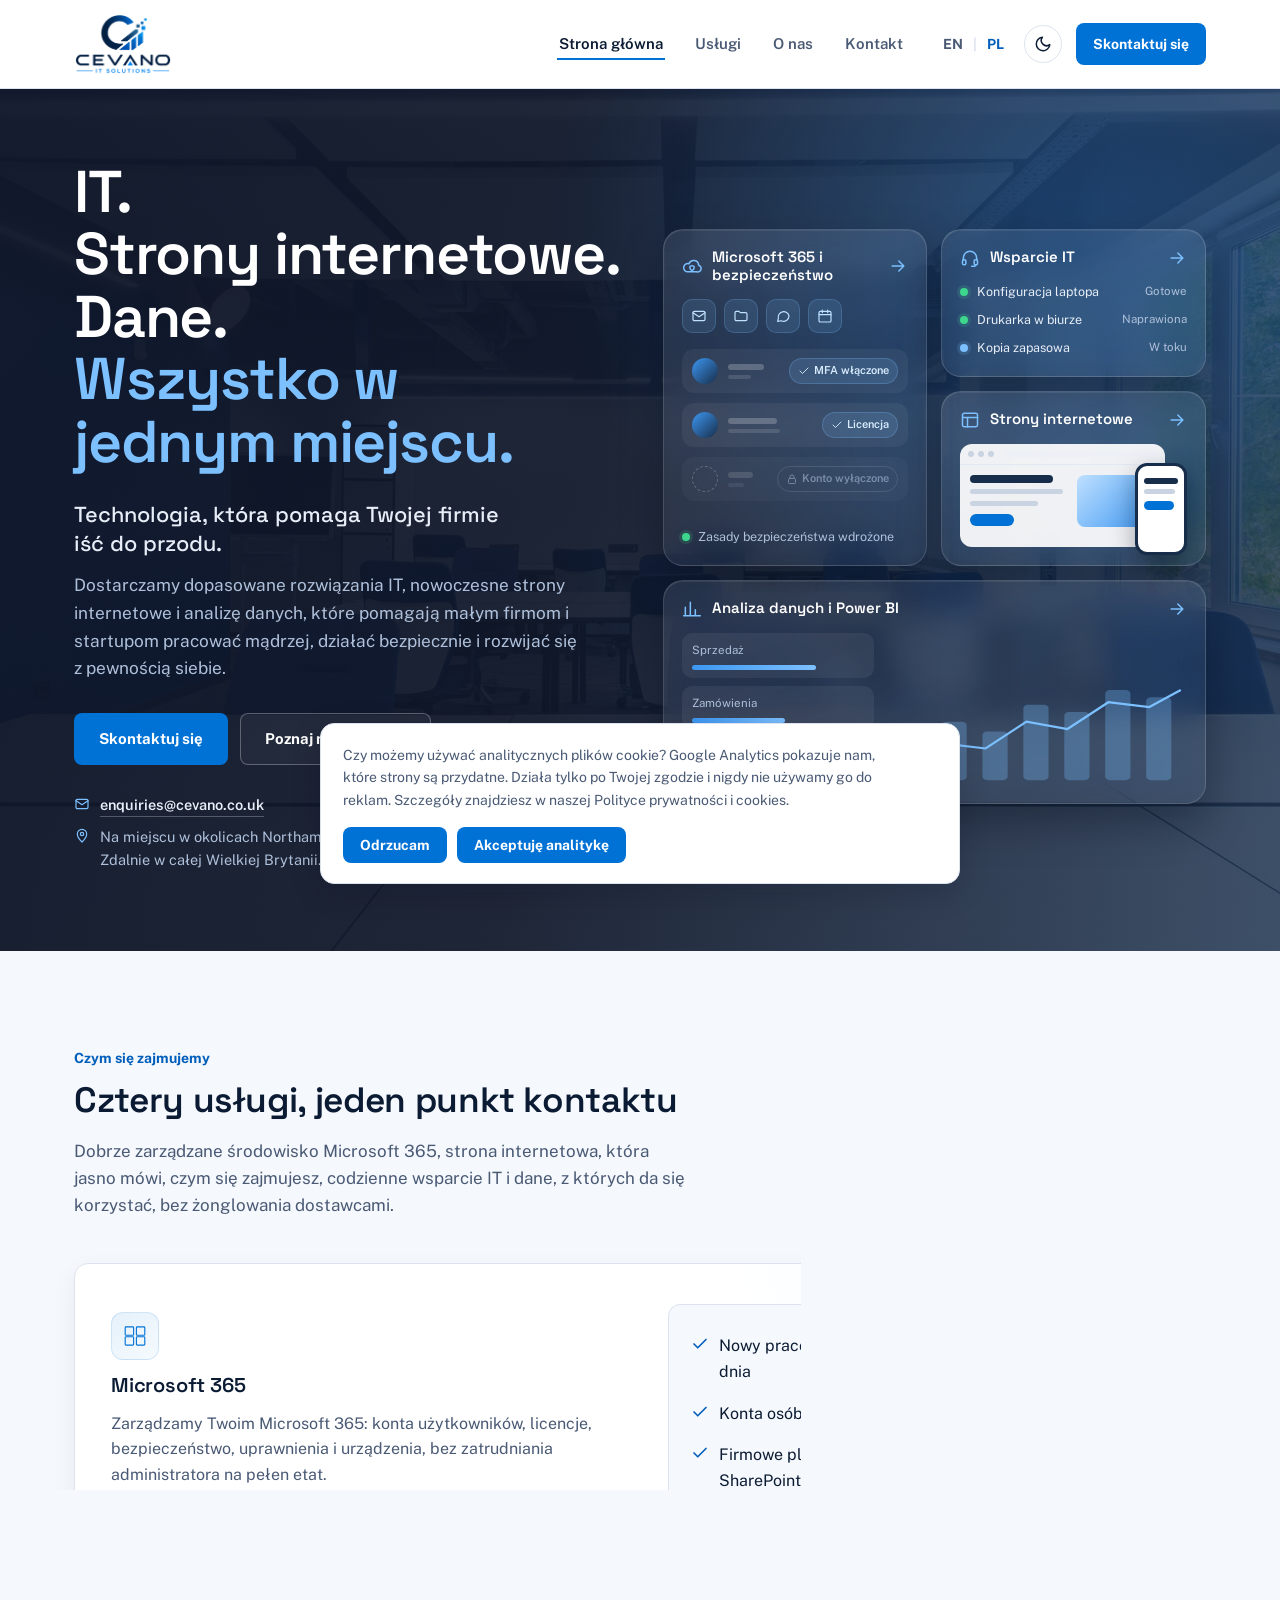
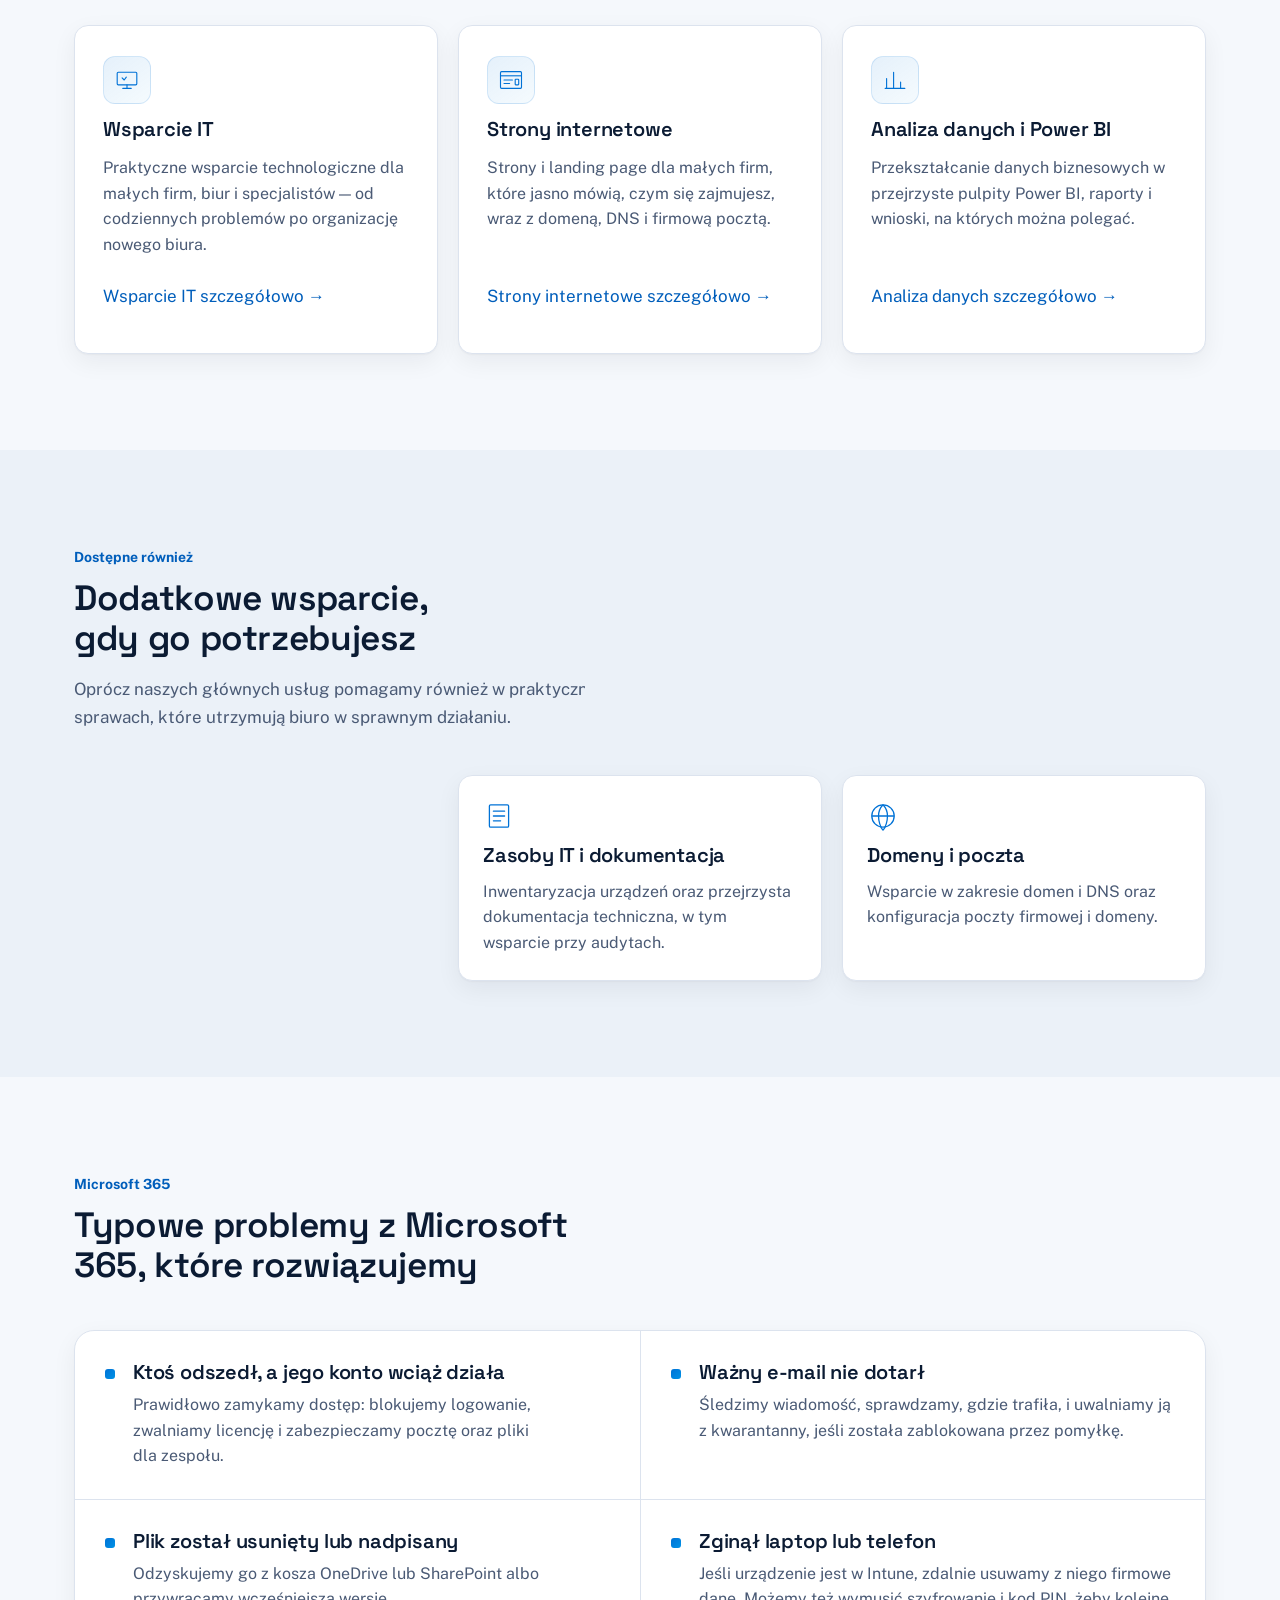
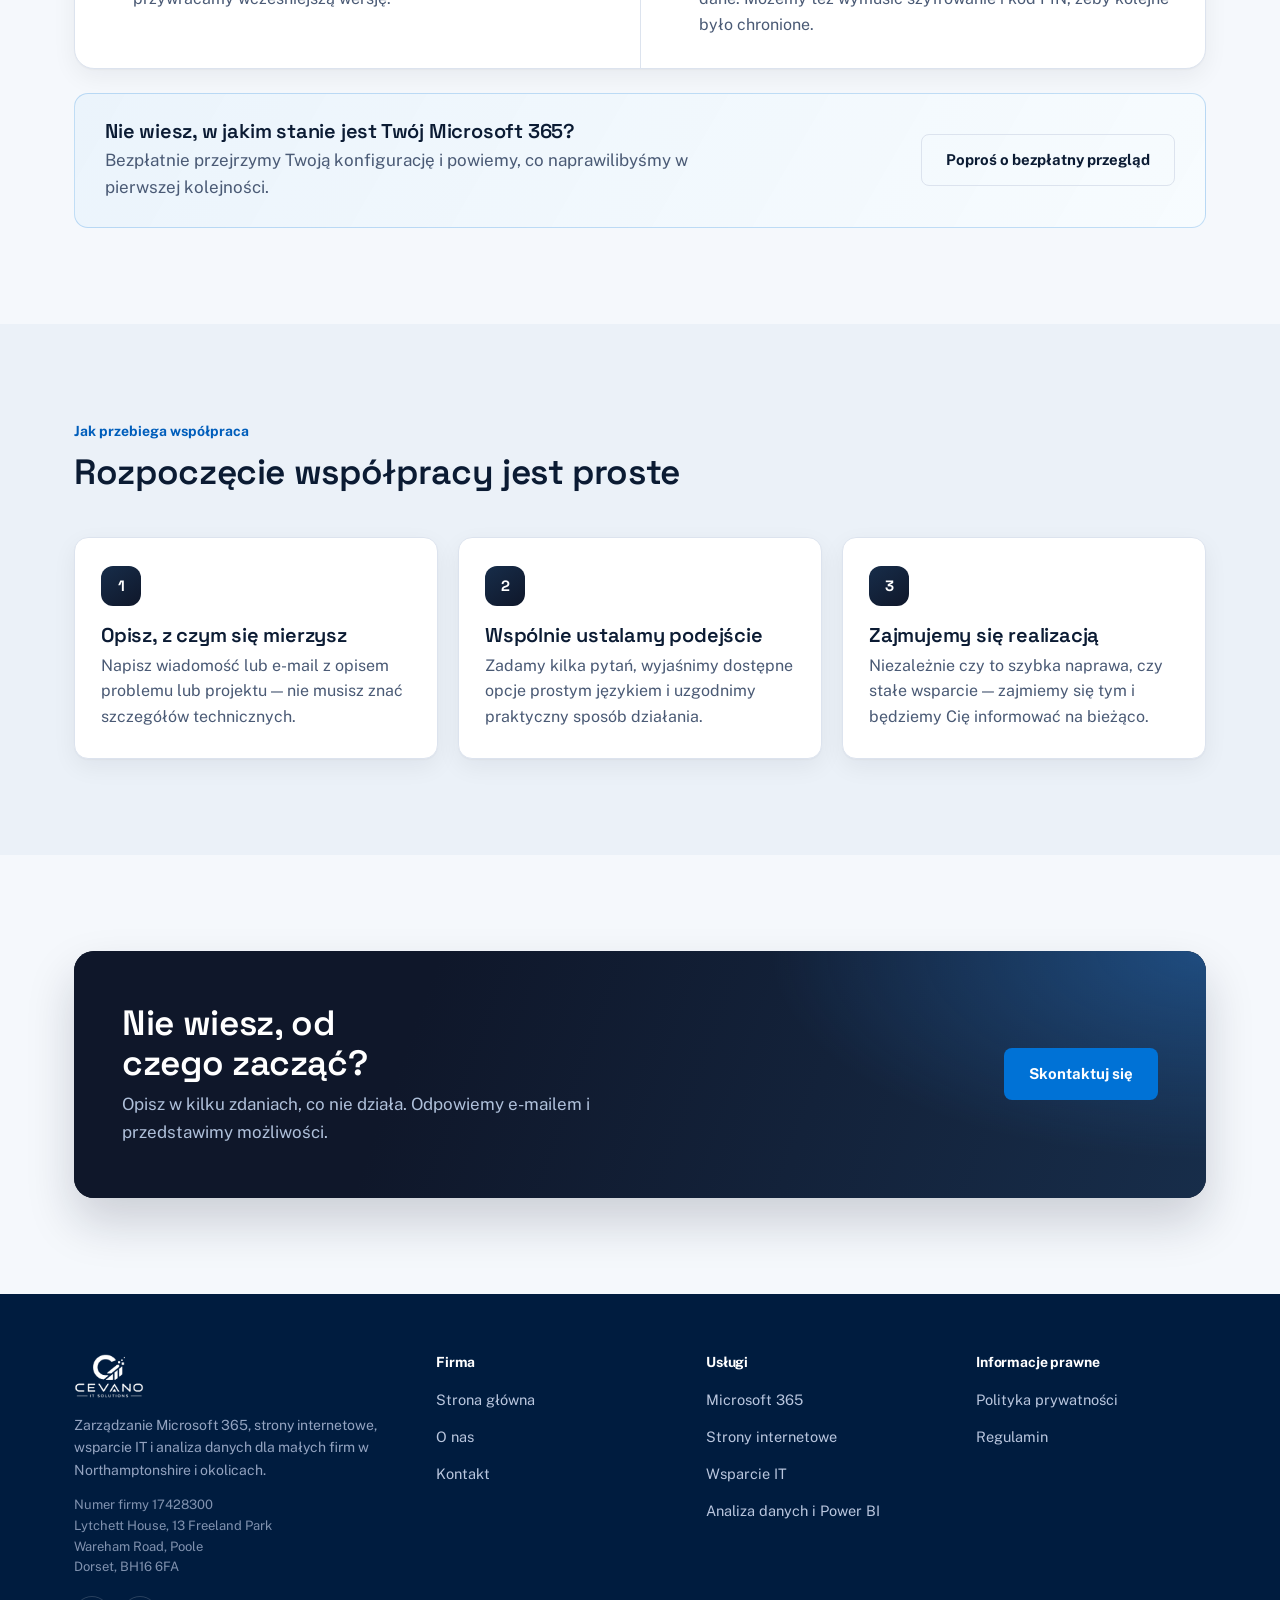
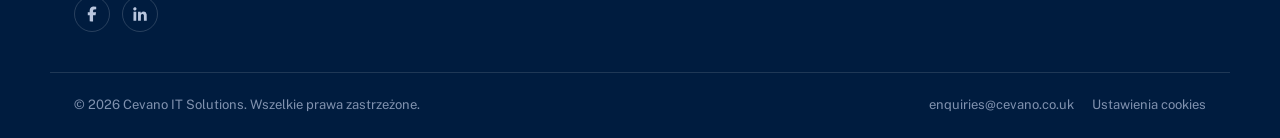
==== commit 9e4857ff: "Fix the home hero at tablet and phone widths - H1 phrases may wrap on phones (Polish "Strony interne" ====
--- a/pl/index.html
+++ b/pl/index.html
@@ -23,7 +23,7 @@
 <link rel="manifest" href="../site.webmanifest">
 <link rel="preconnect" href="https://fonts.googleapis.com">
 <link rel="preconnect" href="https://fonts.gstatic.com" crossorigin>
-<link rel="stylesheet" href="../css/style.css?v=20261108-3">
+<link rel="stylesheet" href="../css/style.css?v=20261108-9">
 <script>(function(){try{var t=localStorage.getItem("cevano-theme");if(t==="dark"||t==="light"){document.documentElement.setAttribute("data-theme",t);}else if(window.matchMedia&&window.matchMedia("(prefers-color-scheme: dark)").matches){document.documentElement.setAttribute("data-theme","dark");}}catch(e){}})();</script>
 </head>
 <body>
@@ -328,7 +328,7 @@
   ]
 }
 </script>
-<script src="../js/main.js?v=20261108-3" defer></script>
+<script src="../js/main.js?v=20261108-9" defer></script>
 
 </body>
 </html>
--- a/css/style.css
+++ b/css/style.css
@@ -284,6 +284,7 @@
   grid-template-columns: 1fr 1fr;
   grid-template-areas: "m365 it" "m365 web" "data data";
 }
+.bento > *{ min-width: 0; }
 .bento-m365{ grid-area: m365; }
 .bento-it{ grid-area: it; }
 .bento-web{ grid-area: web; }
@@ -305,8 +306,8 @@
 .bento-card:focus-visible{ outline: 2px solid #7CC0FF; outline-offset: 3px; }
 .bento-head{ display:flex; align-items:center; gap:10px; }
 .bento-head .ico{ width:20px; height:20px; color:#7CC0FF; flex:none; }
-.bento-title{ font-family: var(--font-head); font-weight:600; font-size: 15px; color:#fff; line-height:1.25; }
-.bento-arrow{ margin-left:auto; color: var(--on-deep-2); transition: transform .2s ease, color .2s ease; }
+.bento-title{ flex:1; min-width:0; font-family: var(--font-head); font-weight:600; font-size: 15px; color:#fff; line-height:1.25; }
+.bento-arrow{ margin-left:auto; flex:none; color: var(--on-deep-2); transition: transform .2s ease, color .2s ease; }
 .bento-card:hover .bento-arrow{ transform: translateX(3px); color:#fff; }
 .ico-sm{ width:16px; height:16px; }
 .ico-xs{ width:12px; height:12px; }
@@ -375,15 +376,23 @@
 .mock-chart .trend{ fill:none; stroke:#7CC0FF; stroke-width:2.2; vector-effect: non-scaling-stroke; }
 
 @media (max-width: 1100px){
-  .hero-grid{ grid-template-columns: 1fr; gap: 44px; }
-  .hero--dark h1{ max-width: 16ch; }
+  .hero-grid{ grid-template-columns: minmax(0, 1fr); gap: 44px; }
+  .hero--dark h1{ max-width: 22ch; }
 }
 @media (max-width: 600px){
   .hero{ padding: 48px 0 56px; }
+  /* long Polish phrases may wrap on phones rather than run off the screen */
+  .hero--dark .nw{ white-space: normal; }
+  .hero--dark h1{ font-size: clamp(2rem, 9vw, 2.3rem); }
   .hero-ctas .btn{ flex: 1 1 100%; }
-  .bento{ grid-template-areas: "m365 m365" "it web" "data data"; gap: 10px; }
+  .bento{ grid-template-columns: minmax(0,1fr) minmax(0,1fr); grid-template-areas: "m365 m365" "it web" "data data"; gap: 10px; }
   .bento-card{ padding: 14px; gap: 12px; border-radius: var(--radius-m); }
   .bento-title{ font-size: 14px; }
+  /* half-width cards on phones: drop the arrow and the status words so names fit whole */
+  .bento-it .bento-arrow, .bento-web .bento-arrow, .it-state{ display:none; }
+  .it-name{ white-space: normal; }
+  .mock-it li{ align-items: flex-start; }
+  .mock-it .dot{ margin-top: 5px; }
   .mock-users .mock-user:nth-child(3), .mock-policy, .mock-it li:nth-child(3), .mock-phone{ display:none; }
   .mock-browser{ margin-right:0; }
   .mb-page{ grid-template-columns: 1fr; }
@@ -450,6 +459,8 @@
 
 @media (max-width: 960px){
   .service-grid{ grid-template-columns: 1fr 1fr; }
+  /* three cards under the lead: the last one spans the row instead of standing alone */
+  .service-grid > .service-card:last-child{ grid-column: 1 / -1; }
   .service-card.is-lead{ grid-template-columns:1fr; padding: 32px 26px; }
 }
 @media (max-width: 640px){
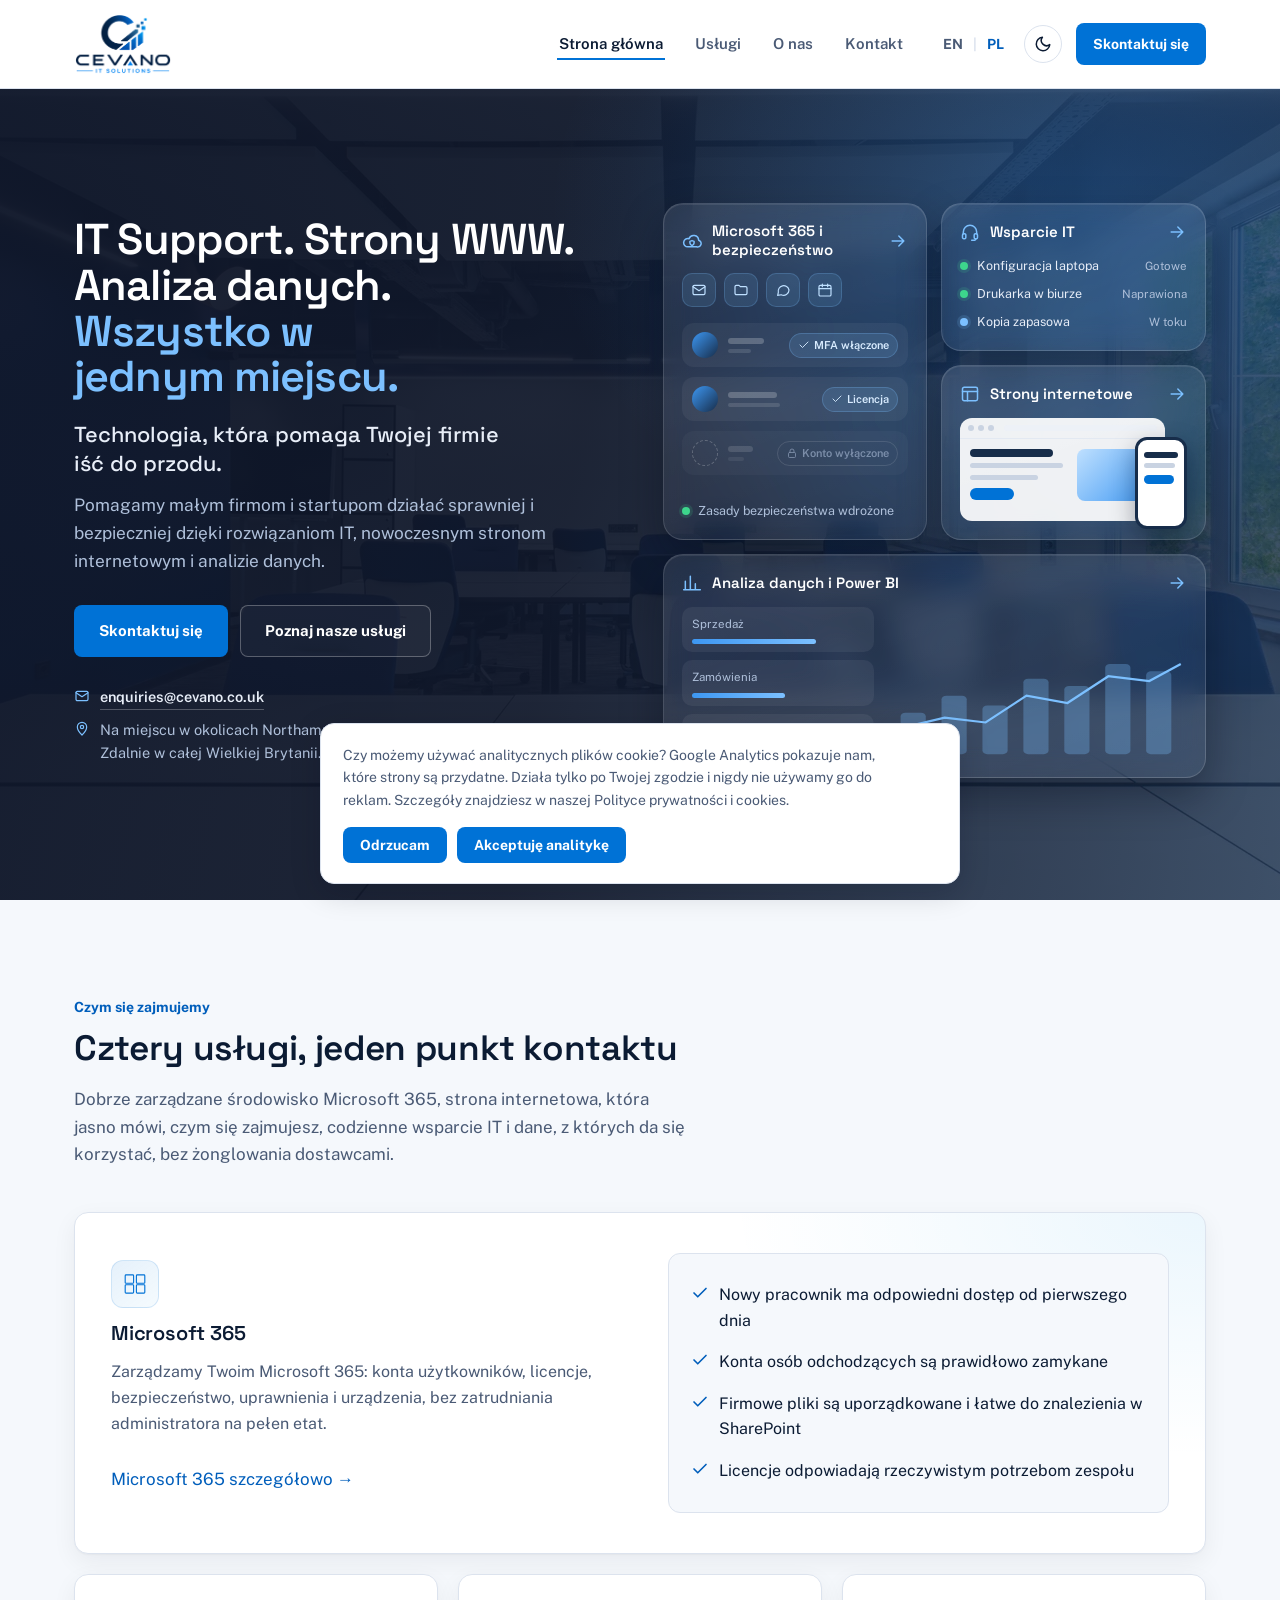
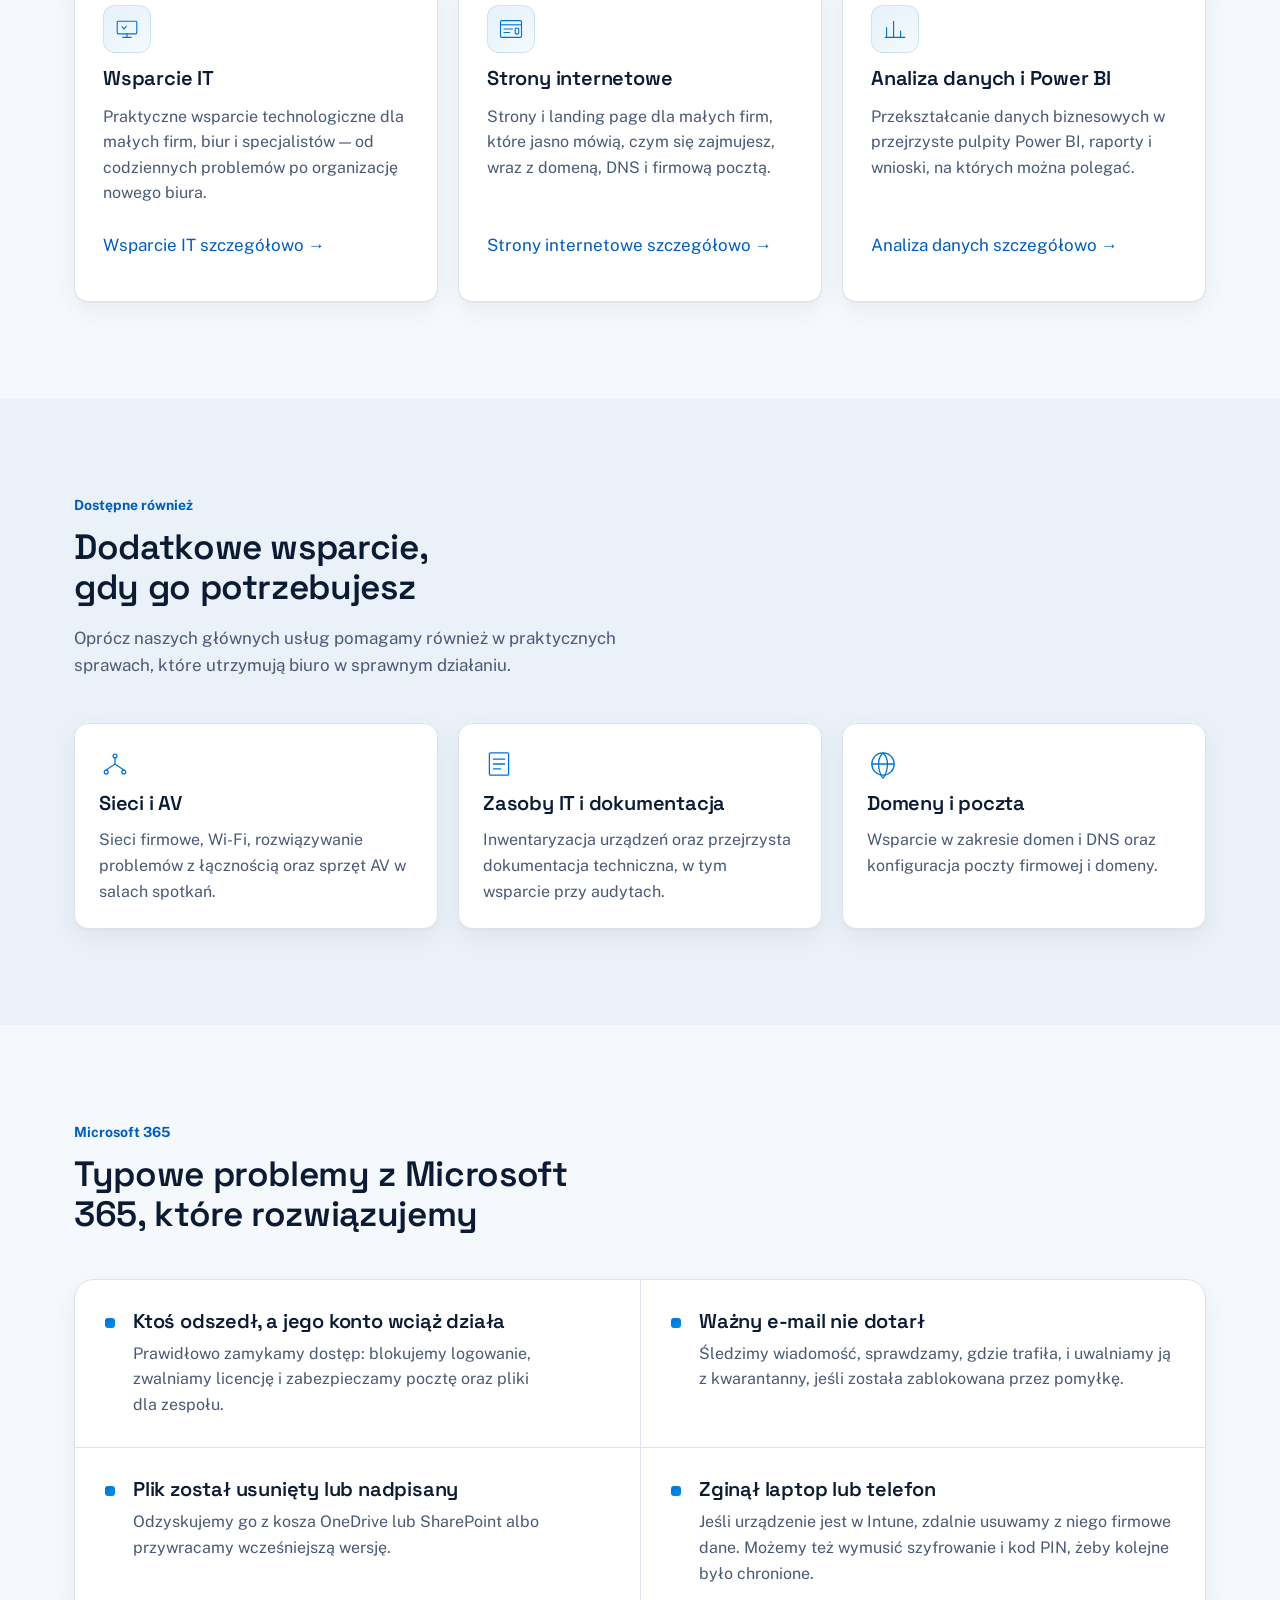
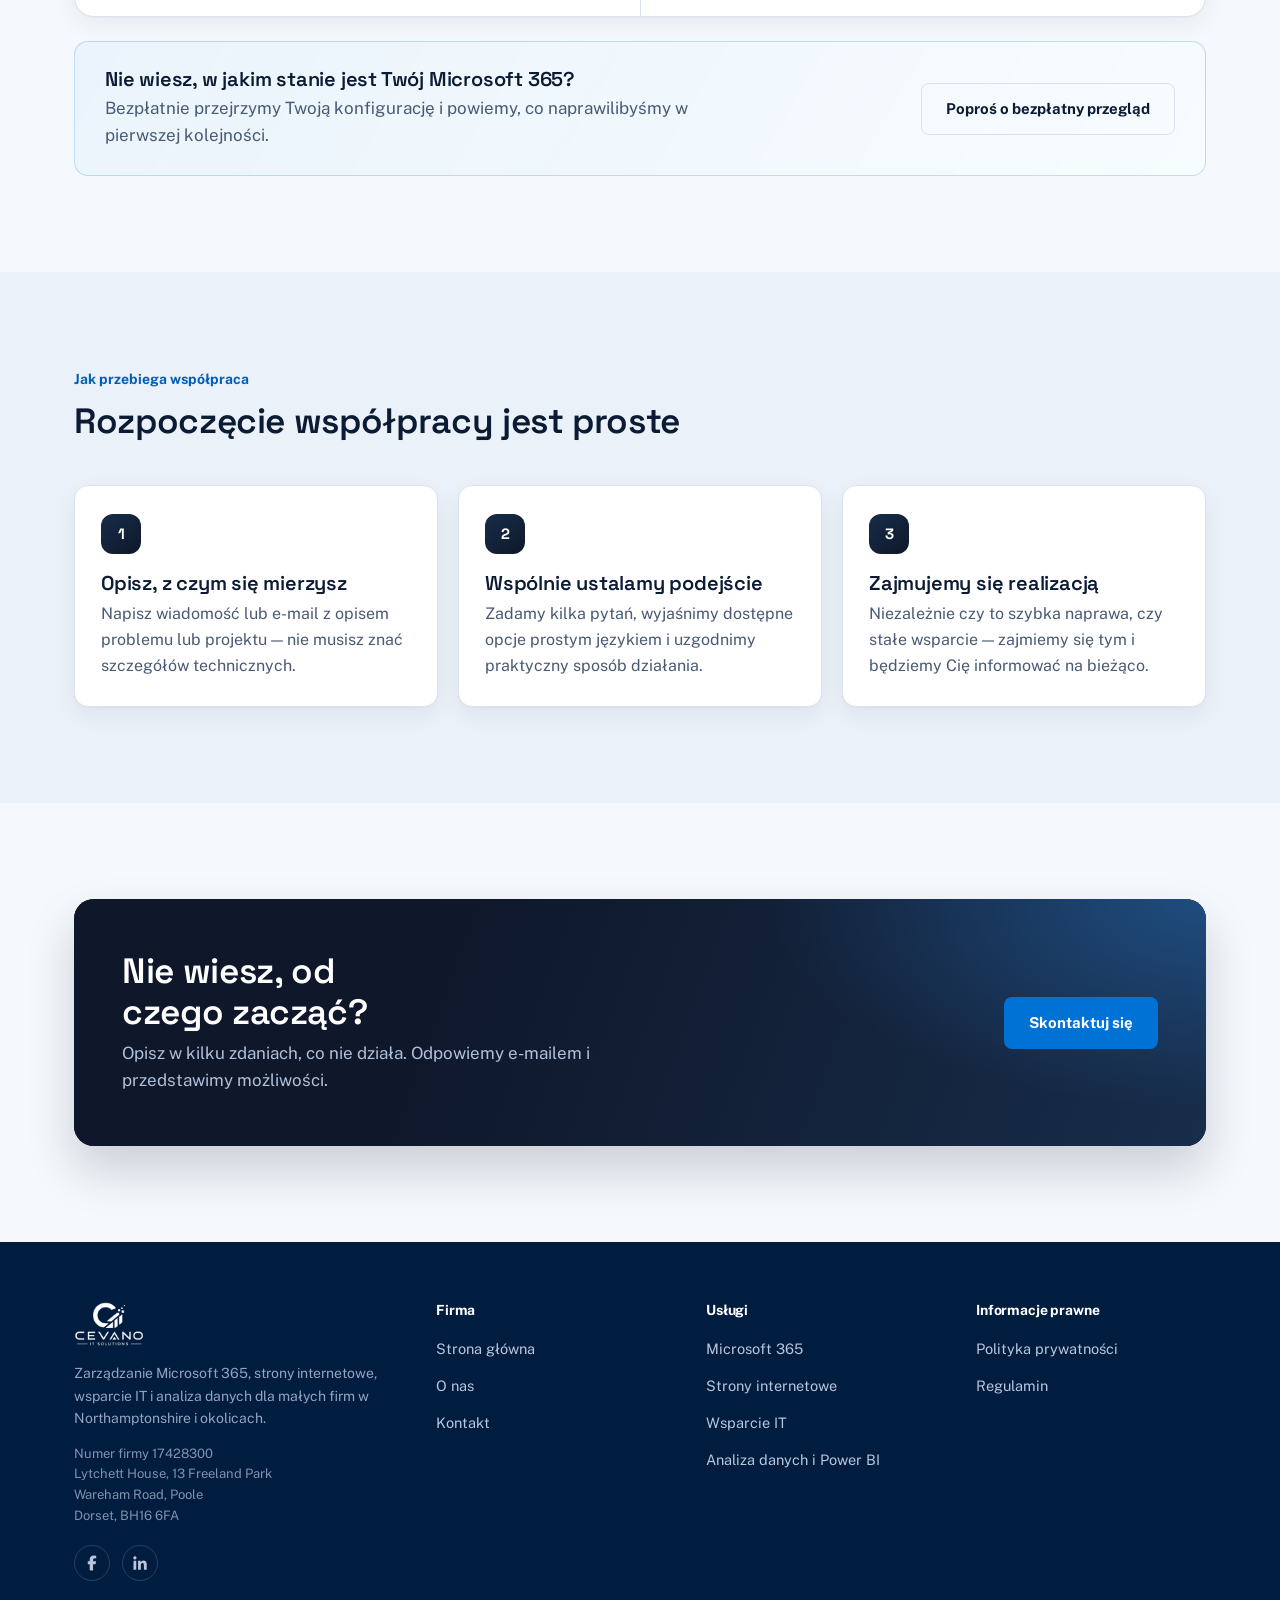
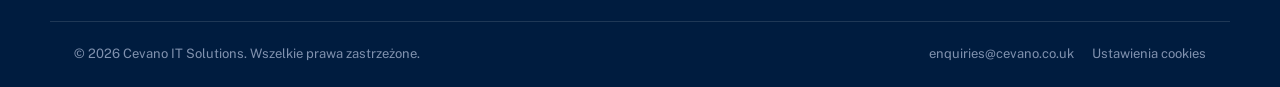
==== commit d9d4c28c: "Update the Polish home hero heading and description - PL H1: "IT Support. Strony WWW. Analiza danych" ====
--- a/pl/index.html
+++ b/pl/index.html
@@ -23,7 +23,7 @@
 <link rel="manifest" href="../site.webmanifest">
 <link rel="preconnect" href="https://fonts.googleapis.com">
 <link rel="preconnect" href="https://fonts.gstatic.com" crossorigin>
-<link rel="stylesheet" href="../css/style.css?v=20261108-9">
+<link rel="stylesheet" href="../css/style.css?v=20261108-11">
 <script>(function(){try{var t=localStorage.getItem("cevano-theme");if(t==="dark"||t==="light"){document.documentElement.setAttribute("data-theme",t);}else if(window.matchMedia&&window.matchMedia("(prefers-color-scheme: dark)").matches){document.documentElement.setAttribute("data-theme","dark");}}catch(e){}})();</script>
 </head>
 <body>
@@ -68,9 +68,9 @@
   <picture class="hero-bg" aria-hidden="true"><source type="image/webp" srcset="../assets/img/hero/office-768.webp 768w, ../assets/img/hero/office-1280.webp 1280w, ../assets/img/hero/office-1920.webp 1920w" sizes="100vw"><img src="../assets/img/hero/office-1280.jpg" alt="" width="1280" height="862" fetchpriority="high" decoding="async"></picture>
   <div class="container hero-grid">
     <div class="hero-copy">
-      <h1><span class="nw">IT.</span> <span class="nw">Strony internetowe.</span> <span class="nw">Dane.</span> <span class="h1-tail">Wszystko w jednym miejscu.</span></h1>
+      <h1><span class="nw">IT Support.</span> <span class="nw">Strony WWW.</span> <span class="nw">Analiza danych.</span> <span class="h1-tail">Wszystko w jednym miejscu.</span></h1>
       <p class="hero-subtitle">Technologia, która pomaga Twojej firmie iść do przodu.</p>
-      <p class="lede">Dostarczamy dopasowane rozwiązania IT, nowoczesne strony internetowe i analizę danych, które pomagają małym firmom i startupom pracować mądrzej, działać bezpiecznie i rozwijać się z pewnością siebie.</p>
+      <p class="lede">Pomagamy małym firmom i startupom działać sprawniej i bezpieczniej dzięki rozwiązaniom IT, nowoczesnym stronom internetowym i analizie danych.</p>
       <div class="hero-ctas">
         <a class="btn btn-primary" href="contact.html">Skontaktuj się</a>
         <a class="btn btn-outline" href="services.html">Poznaj nasze usługi</a>
@@ -328,7 +328,7 @@
   ]
 }
 </script>
-<script src="../js/main.js?v=20261108-9" defer></script>
+<script src="../js/main.js?v=20261108-11" defer></script>
 
 </body>
 </html>
--- a/css/style.css
+++ b/css/style.css
@@ -260,6 +260,12 @@
   max-width: 15ch; margin-bottom: .45em;
 }
 .h1-tail{ display:block; color: #7CC0FF; }
+/* Polish H1 is longer ("IT Support. Strony WWW. Analiza danych."): on wide
+   screens a slightly smaller size lets it settle into the same three-part
+   rhythm as the English heading instead of five short lines. */
+@media (min-width: 1101px){
+  html[lang="pl"] .hero--dark h1{ font-size: clamp(2.3rem, 3.4vw, 2.7rem); max-width: none; }
+}
 .nw{ white-space: nowrap; }
 .hero-subtitle{
   font-family: var(--font-head); font-weight: 500; font-size: clamp(1.15rem, 1.7vw, 1.4rem);
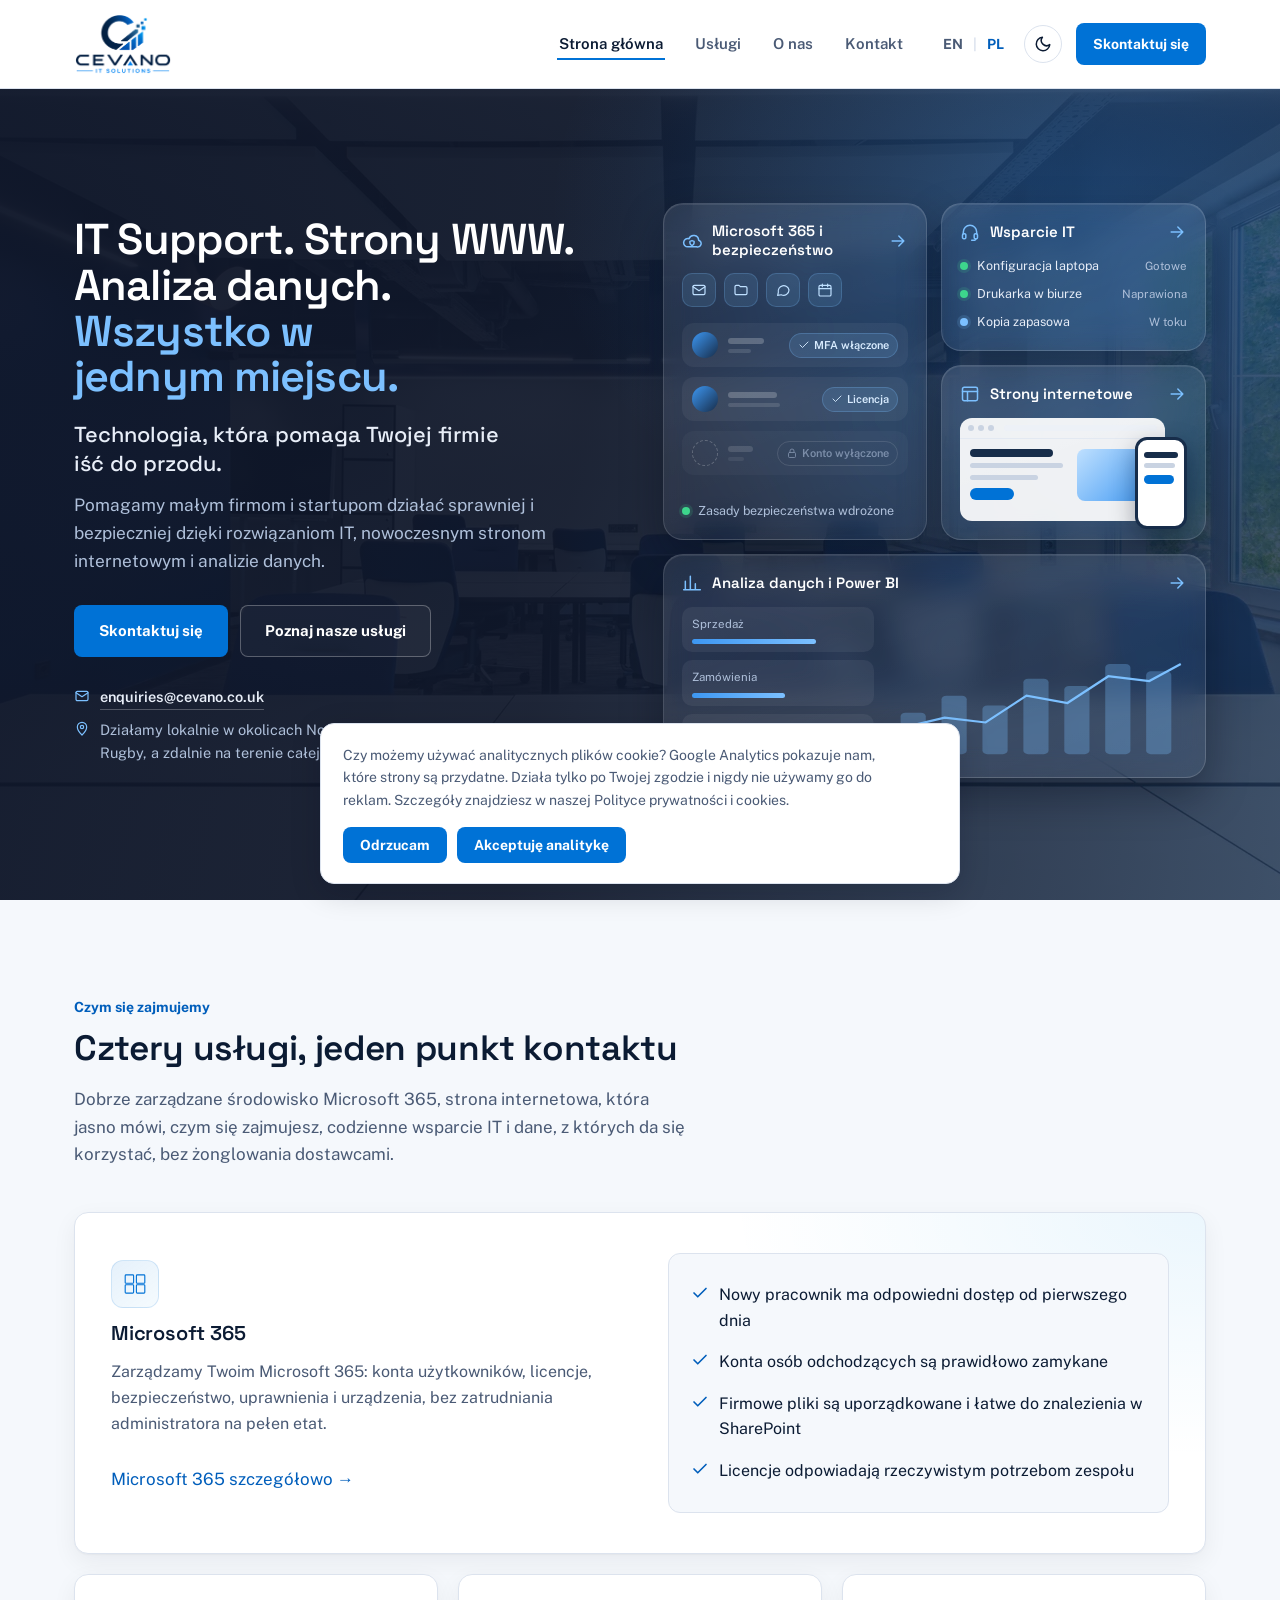
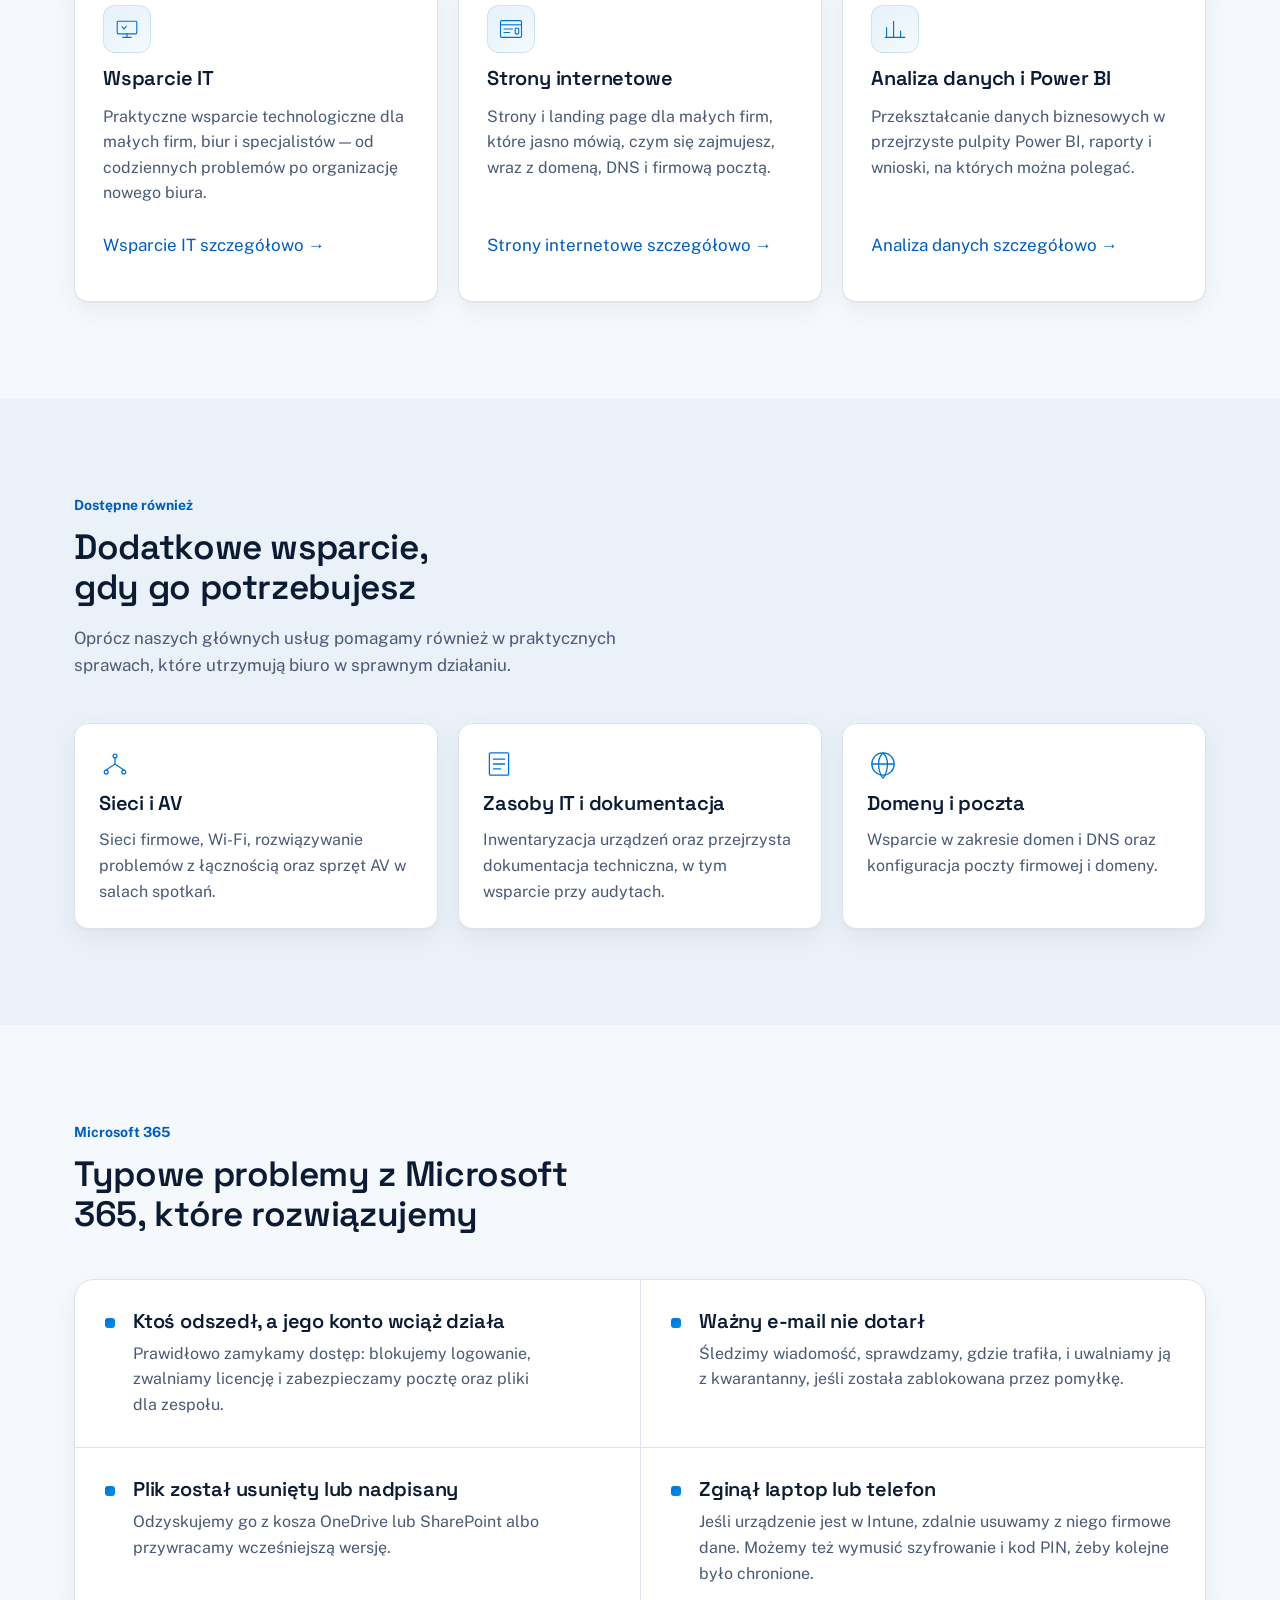
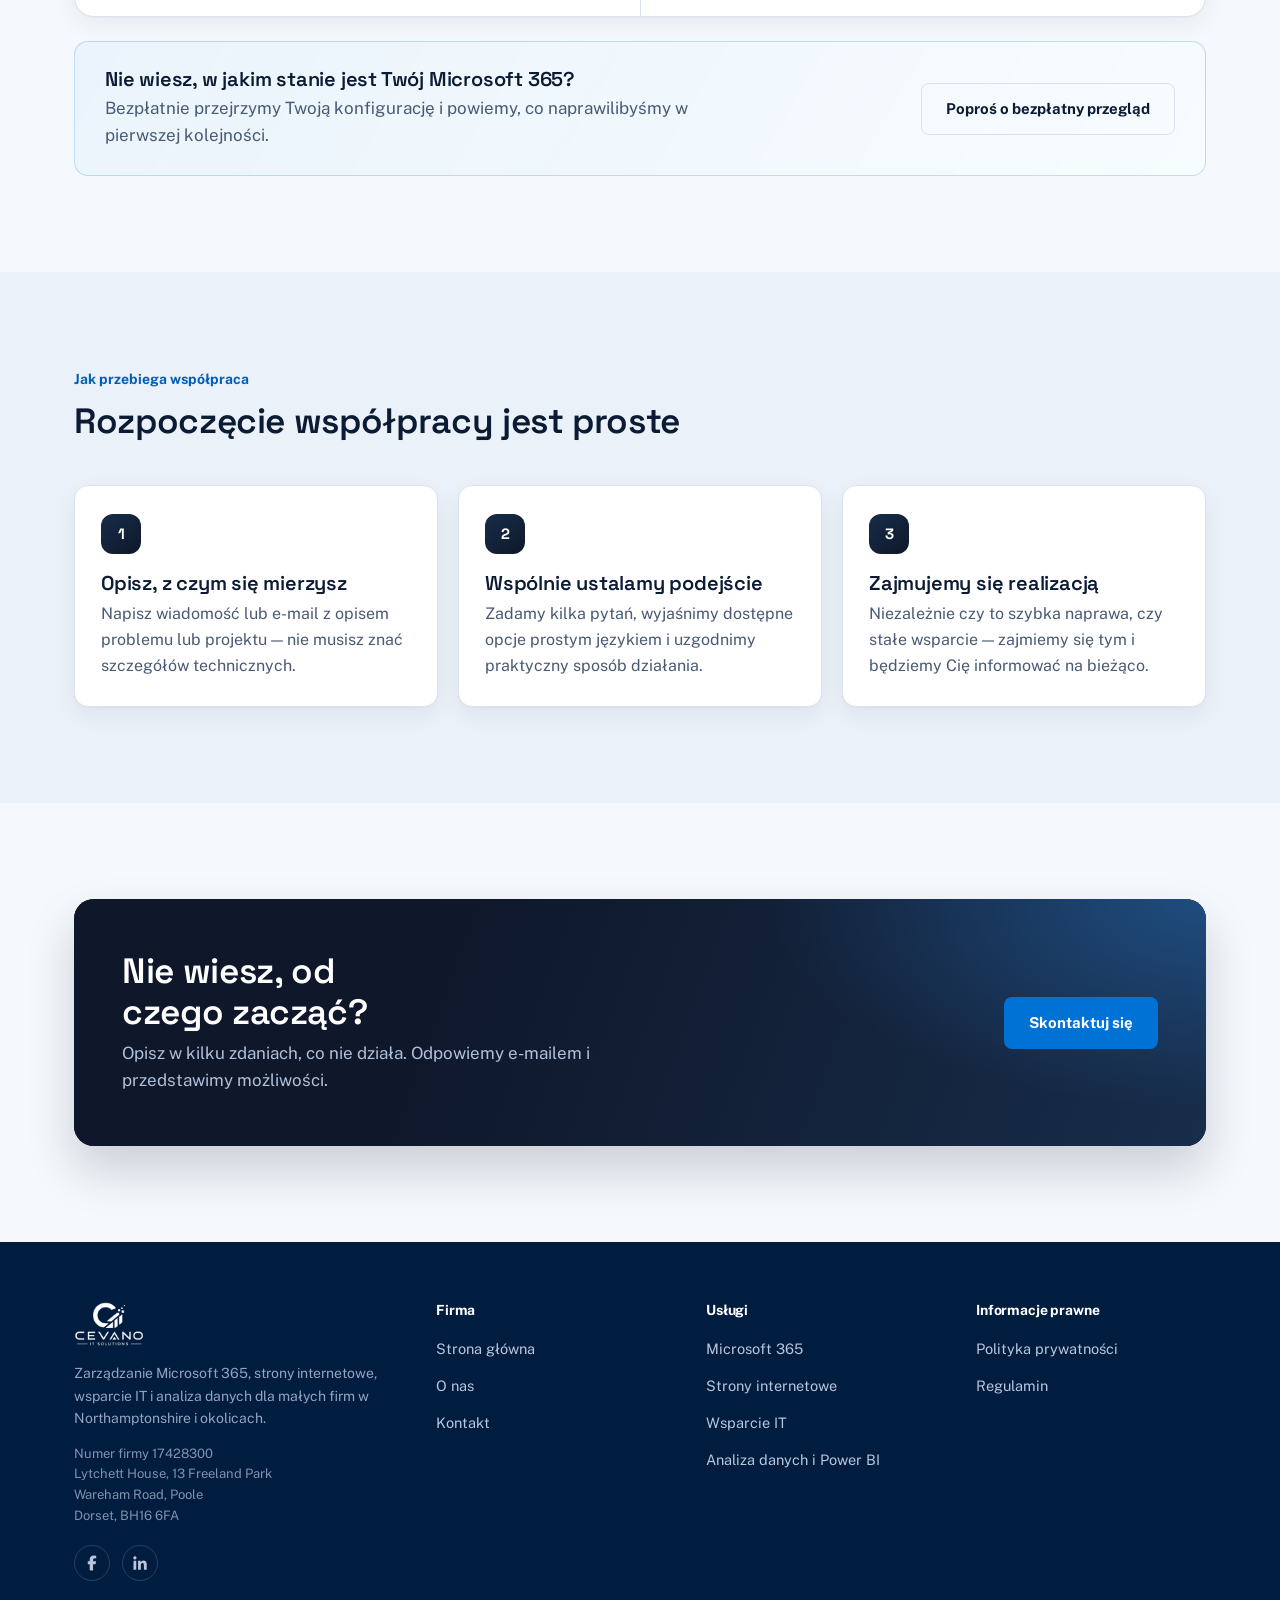
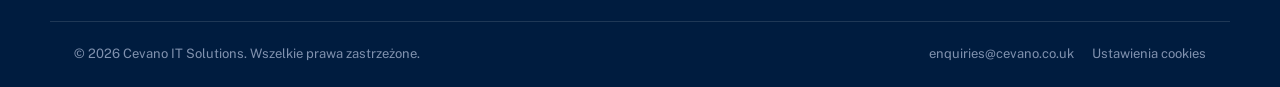
==== commit aa48cad8: "PL home hero: new service coverage line Co-Authored-By: Claude Opus 5.5 <noreply@anthropic.com>" ====
--- a/pl/index.html
+++ b/pl/index.html
@@ -77,7 +77,7 @@
       </div>
       <ul class="hero-meta">
         <li><svg class="ico ico-sm" viewBox="0 0 24 24" fill="none" stroke="currentColor" stroke-width="1.8" stroke-linecap="round" stroke-linejoin="round" aria-hidden="true"><rect x="3" y="5" width="18" height="14" rx="2"/><path d="m3 7 9 6 9-6"/></svg><a href="mailto:enquiries@cevano.co.uk">enquiries@cevano.co.uk</a></li>
-        <li><svg class="ico ico-sm" viewBox="0 0 24 24" fill="none" stroke="currentColor" stroke-width="1.8" stroke-linecap="round" stroke-linejoin="round" aria-hidden="true"><path d="M12 21s7-6.5 7-12a7 7 0 1 0-14 0c0 5.5 7 12 7 12Z"/><circle cx="12" cy="9" r="2.5"/></svg><span>Na miejscu w okolicach Northampton, Kettering, Milton Keynes i Rugby. Zdalnie w całej Wielkiej Brytanii.</span></li>
+        <li><svg class="ico ico-sm" viewBox="0 0 24 24" fill="none" stroke="currentColor" stroke-width="1.8" stroke-linecap="round" stroke-linejoin="round" aria-hidden="true"><path d="M12 21s7-6.5 7-12a7 7 0 1 0-14 0c0 5.5 7 12 7 12Z"/><circle cx="12" cy="9" r="2.5"/></svg><span>Działamy lokalnie w okolicach Northampton, Kettering, Milton Keynes i Rugby, a zdalnie na terenie całej Wielkiej Brytanii.</span></li>
       </ul>
     </div>
     <div class="bento" aria-label="Nasze cztery usługi">
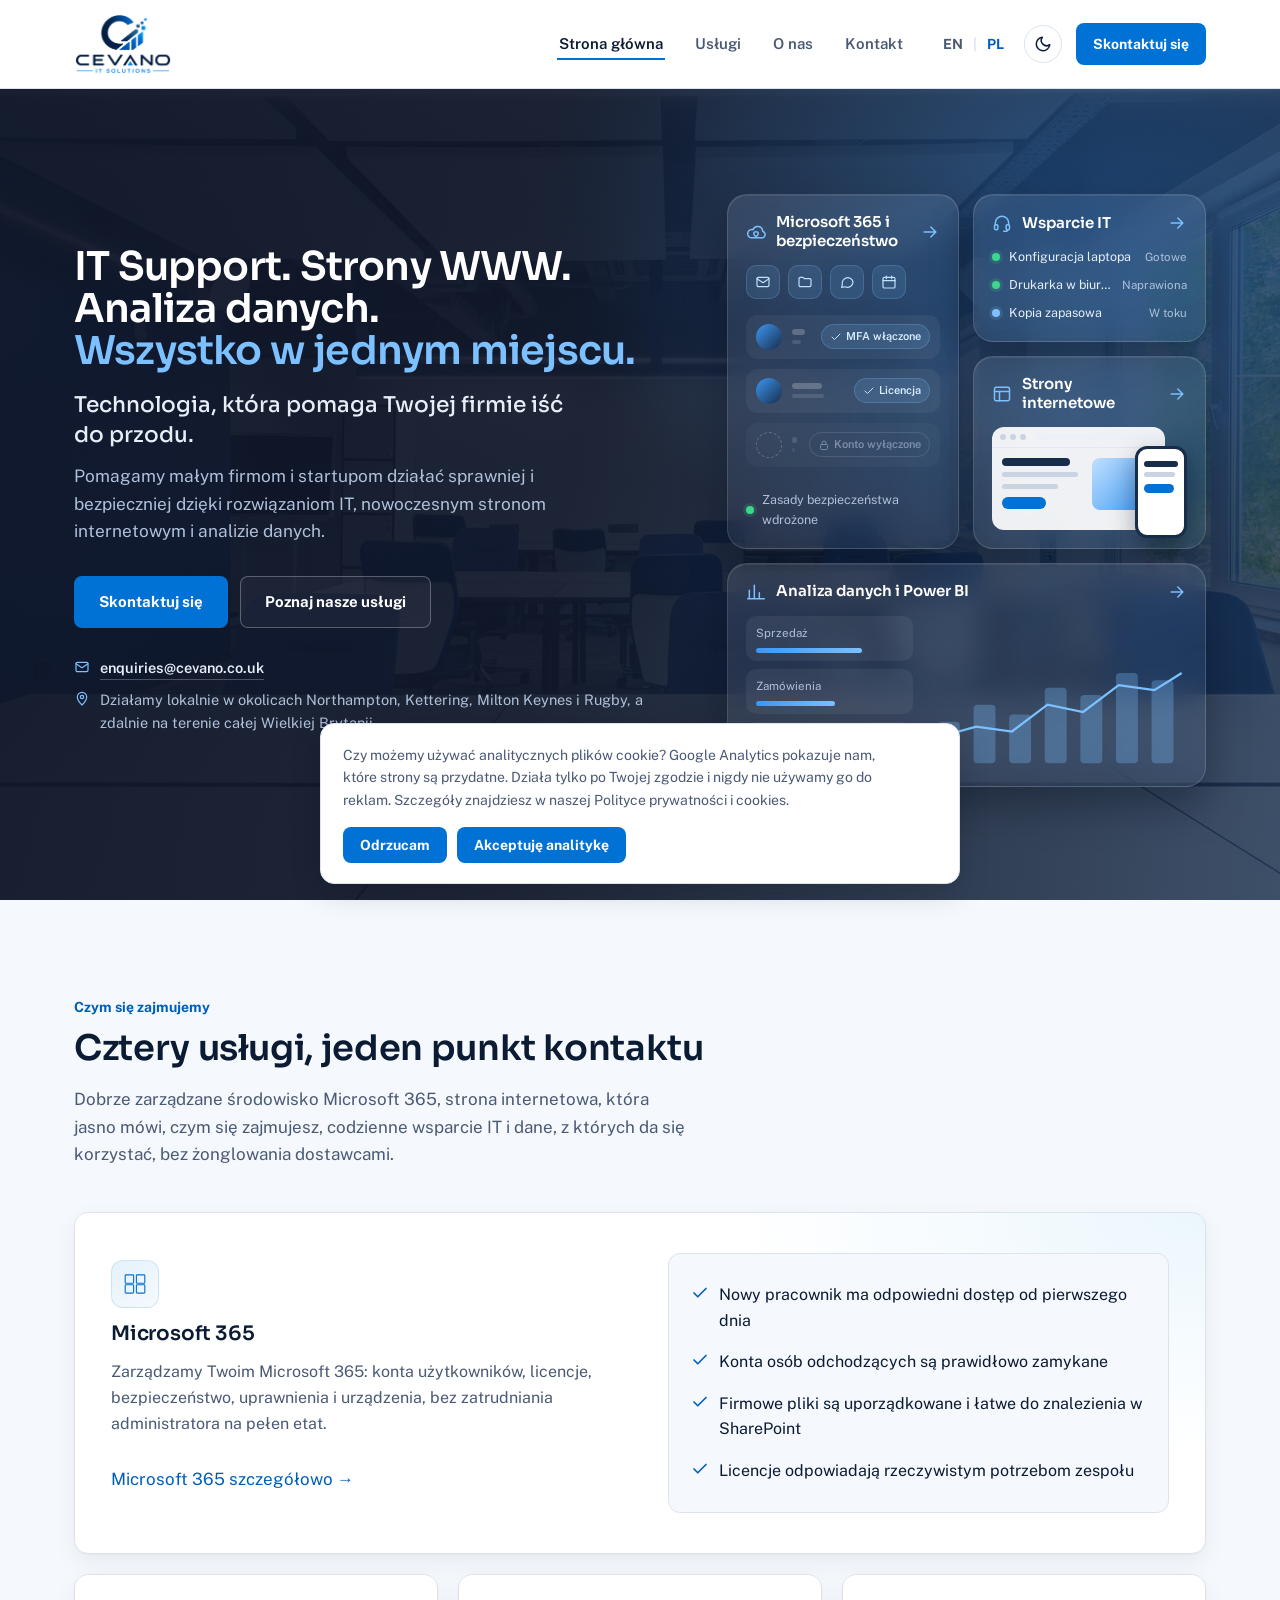
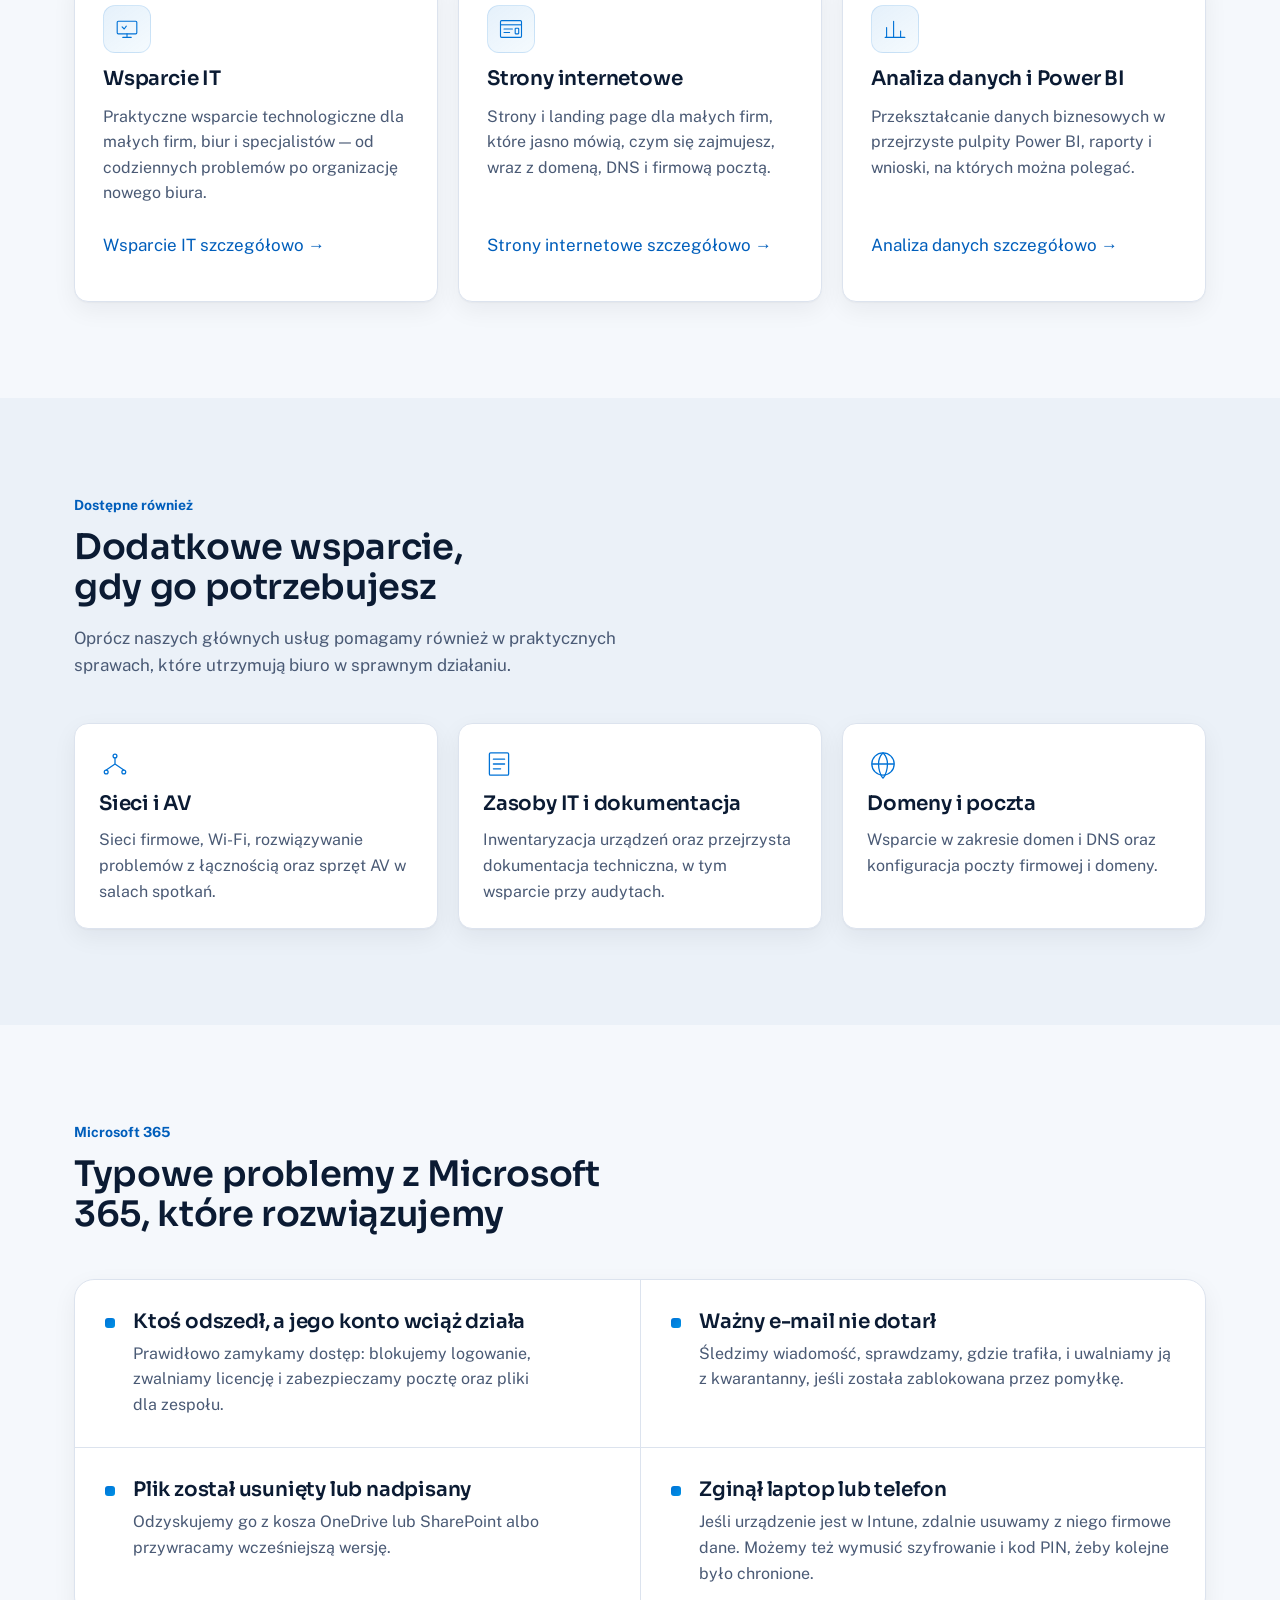
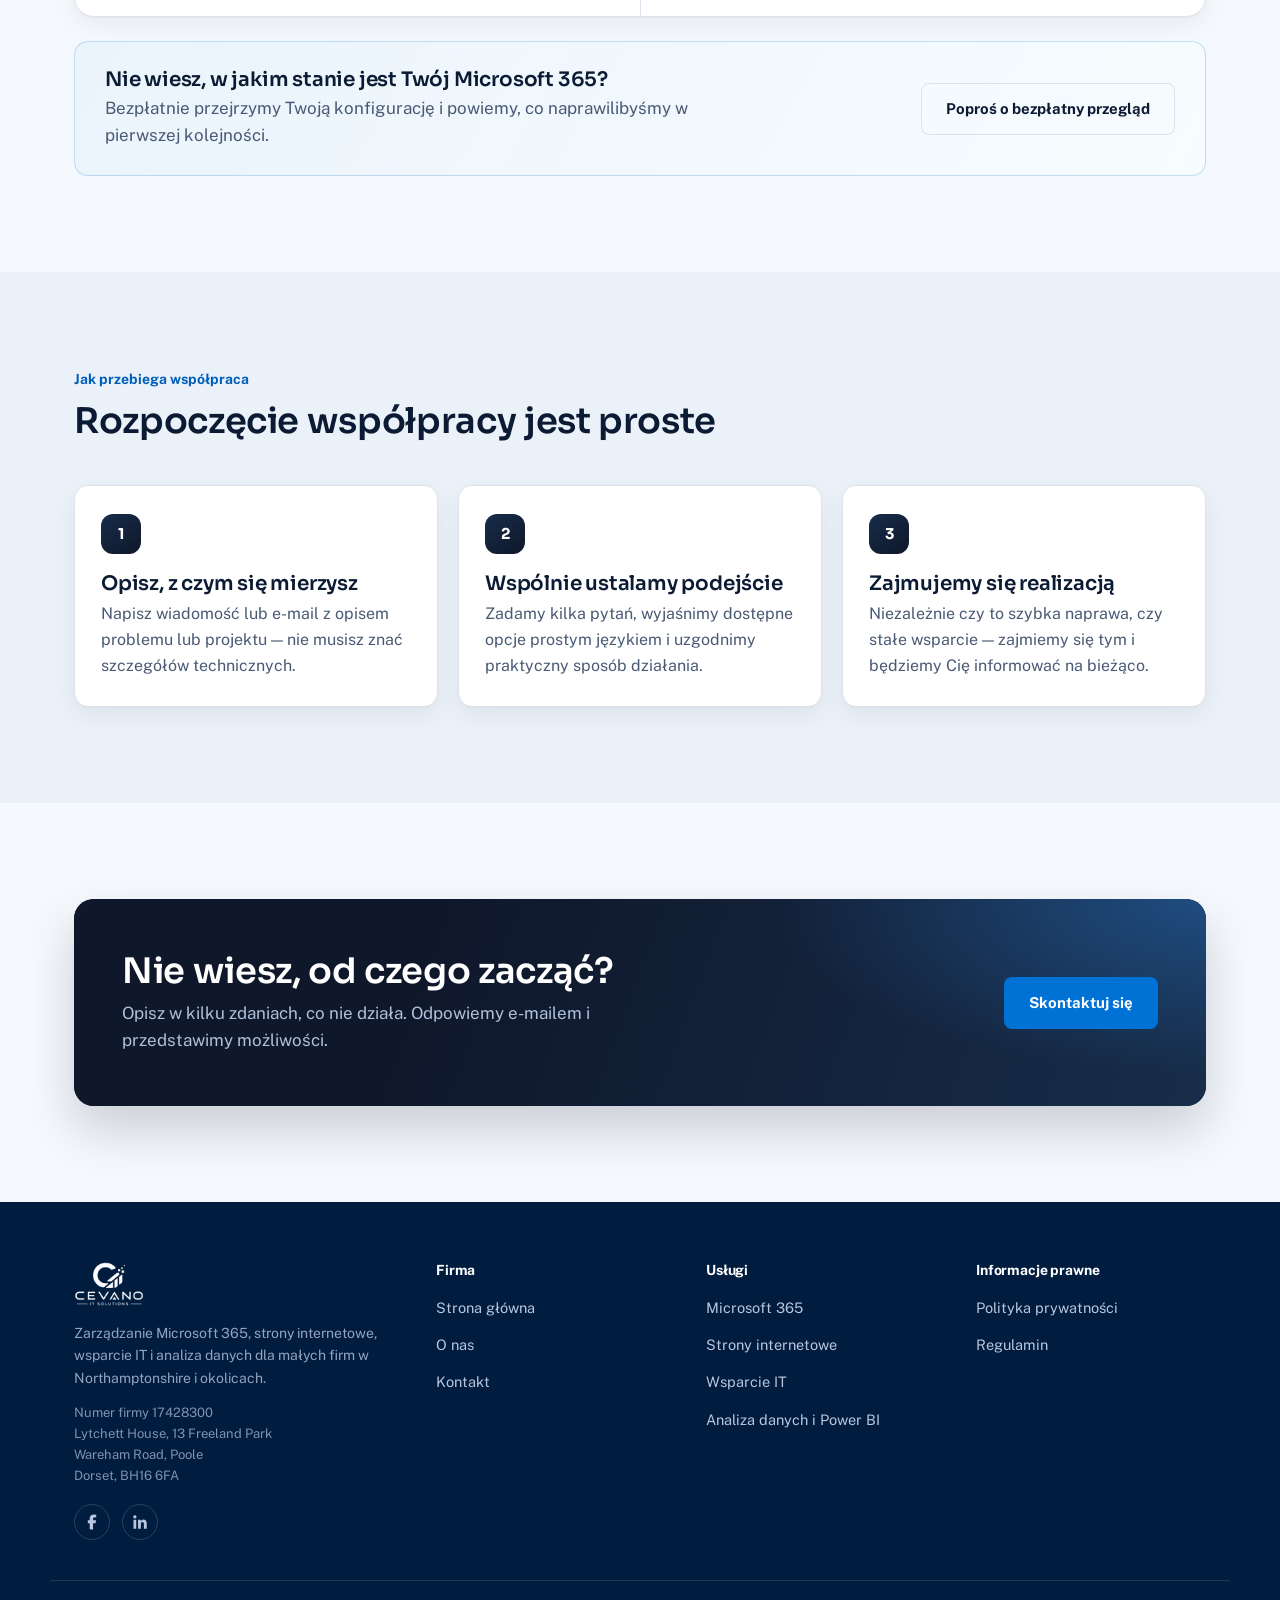
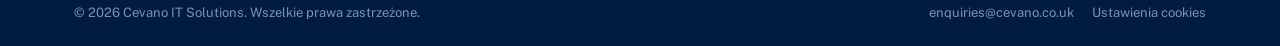
==== commit 3223a7f5: "Switch heading font from Space Grotesk to Sora - Headings use Sora (500/600/700, Google Fonts); body" ====
--- a/pl/index.html
+++ b/pl/index.html
@@ -23,7 +23,7 @@
 <link rel="manifest" href="../site.webmanifest">
 <link rel="preconnect" href="https://fonts.googleapis.com">
 <link rel="preconnect" href="https://fonts.gstatic.com" crossorigin>
-<link rel="stylesheet" href="../css/style.css?v=20261108-11">
+<link rel="stylesheet" href="../css/style.css?v=20261108-13">
 <script>(function(){try{var t=localStorage.getItem("cevano-theme");if(t==="dark"||t==="light"){document.documentElement.setAttribute("data-theme",t);}else if(window.matchMedia&&window.matchMedia("(prefers-color-scheme: dark)").matches){document.documentElement.setAttribute("data-theme","dark");}}catch(e){}})();</script>
 </head>
 <body>
@@ -328,7 +328,7 @@
   ]
 }
 </script>
-<script src="../js/main.js?v=20261108-11" defer></script>
+<script src="../js/main.js?v=20261108-13" defer></script>
 
 </body>
 </html>
--- a/css/style.css
+++ b/css/style.css
@@ -2,7 +2,7 @@
    Cevano IT Solutions — stylesheet
    ============================================================ */
 
-@import url('https://fonts.googleapis.com/css2?family=Space+Grotesk:wght@500;600;700&family=Public+Sans:wght@400;500;600;700&display=swap');
+@import url('https://fonts.googleapis.com/css2?family=Sora:wght@500;600;700&family=Public+Sans:wght@400;500;600;700&display=swap');
 
 /* ---------- Design tokens ---------- */
 :root{
@@ -26,7 +26,7 @@
 
   --shadow: 0 1px 2px rgba(11,27,51,0.04);
 
-  --font-head: 'Space Grotesk', 'Segoe UI', sans-serif;
+  --font-head: 'Sora', 'Segoe UI', sans-serif;
   --font-body: 'Public Sans', 'Segoe UI', sans-serif;
 
   --maxw: 1180px;
@@ -264,7 +264,8 @@
    screens a slightly smaller size lets it settle into the same three-part
    rhythm as the English heading instead of five short lines. */
 @media (min-width: 1101px){
-  html[lang="pl"] .hero--dark h1{ font-size: clamp(2.3rem, 3.4vw, 2.7rem); max-width: none; }
+  html[lang="pl"] .hero-grid{ grid-template-columns: minmax(0,1.12fr) minmax(0,.9fr); }
+  html[lang="pl"] .hero--dark h1{ font-size: clamp(2.2rem, 3.1vw, 2.55rem); max-width: none; }
 }
 .nw{ white-space: nowrap; }
 .hero-subtitle{
@@ -388,7 +389,7 @@
 @media (max-width: 600px){
   .hero{ padding: 48px 0 56px; }
   /* long Polish phrases may wrap on phones rather than run off the screen */
-  .hero--dark .nw{ white-space: normal; }
+  html[lang="pl"] .hero--dark .nw{ white-space: normal; }
   .hero--dark h1{ font-size: clamp(2rem, 9vw, 2.3rem); }
   .hero-ctas .btn{ flex: 1 1 100%; }
   .bento{ grid-template-columns: minmax(0,1fr) minmax(0,1fr); grid-template-areas: "m365 m365" "it web" "data data"; gap: 10px; }
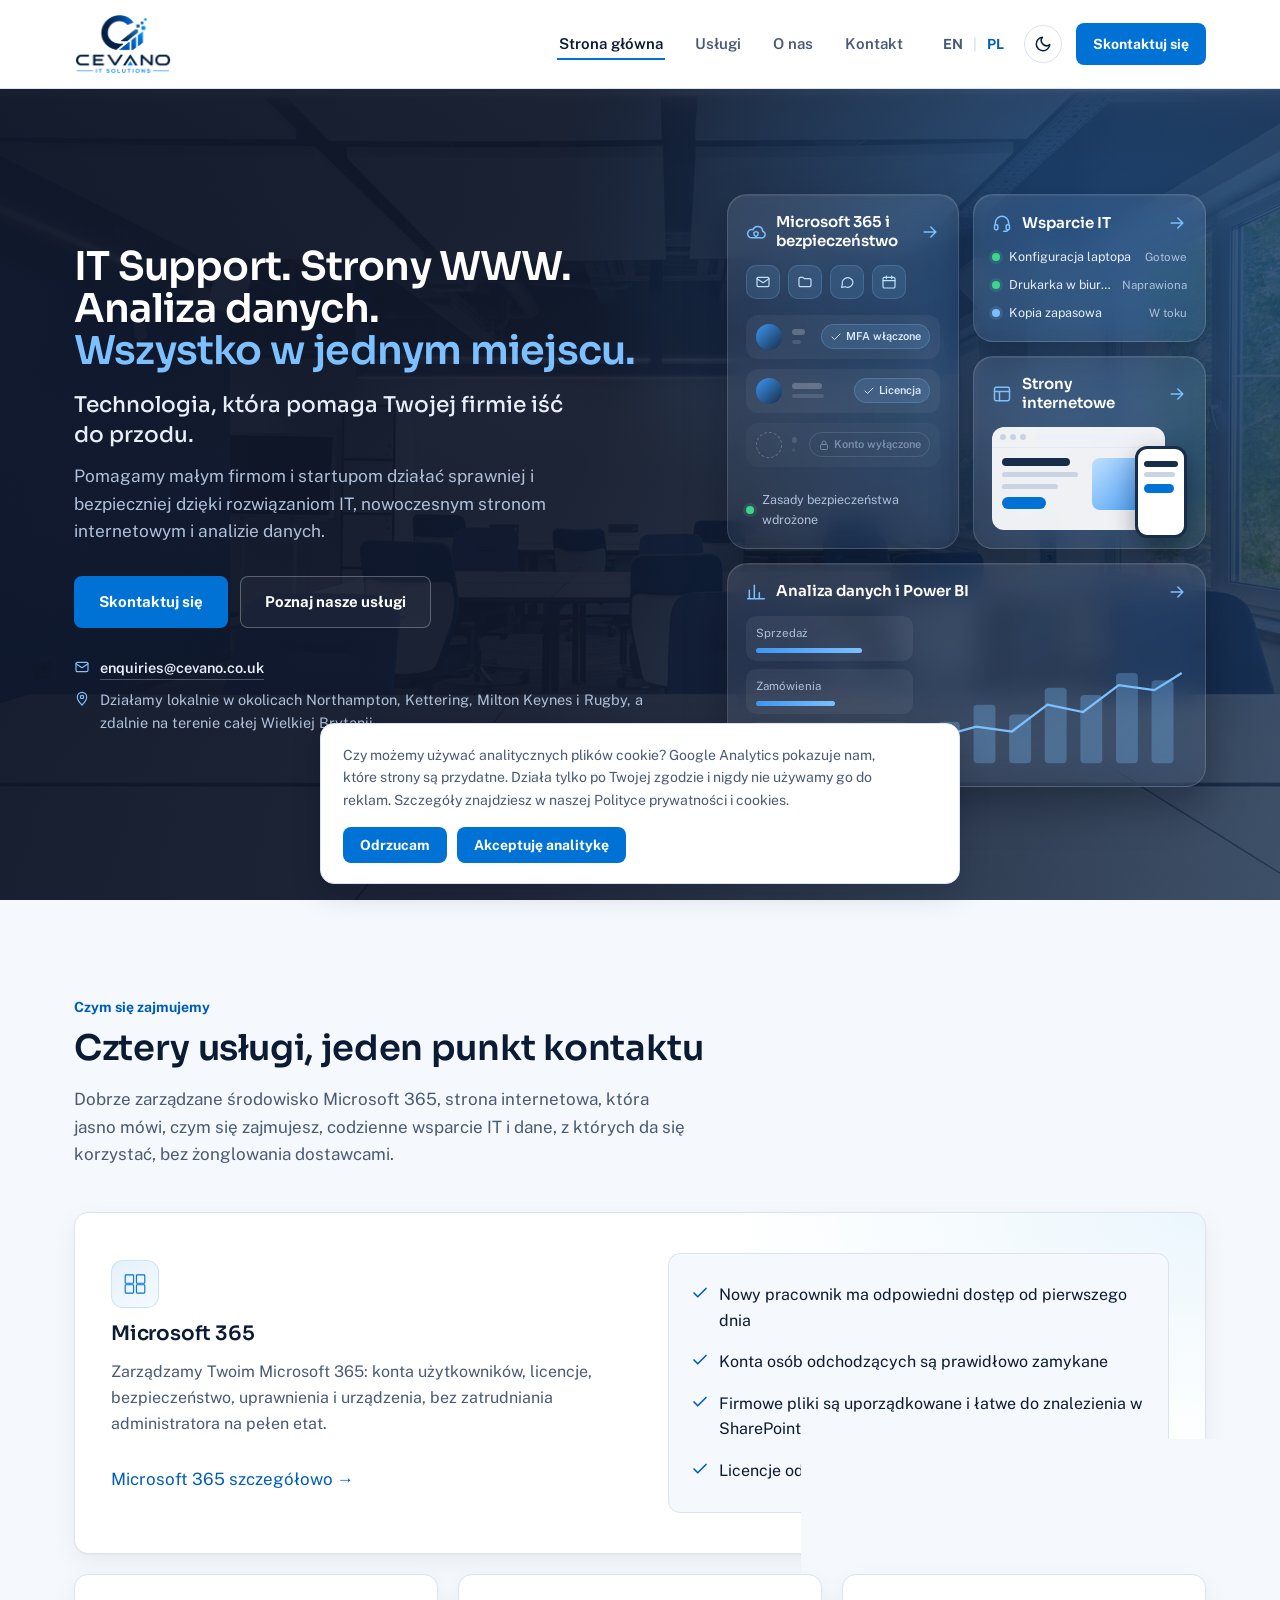
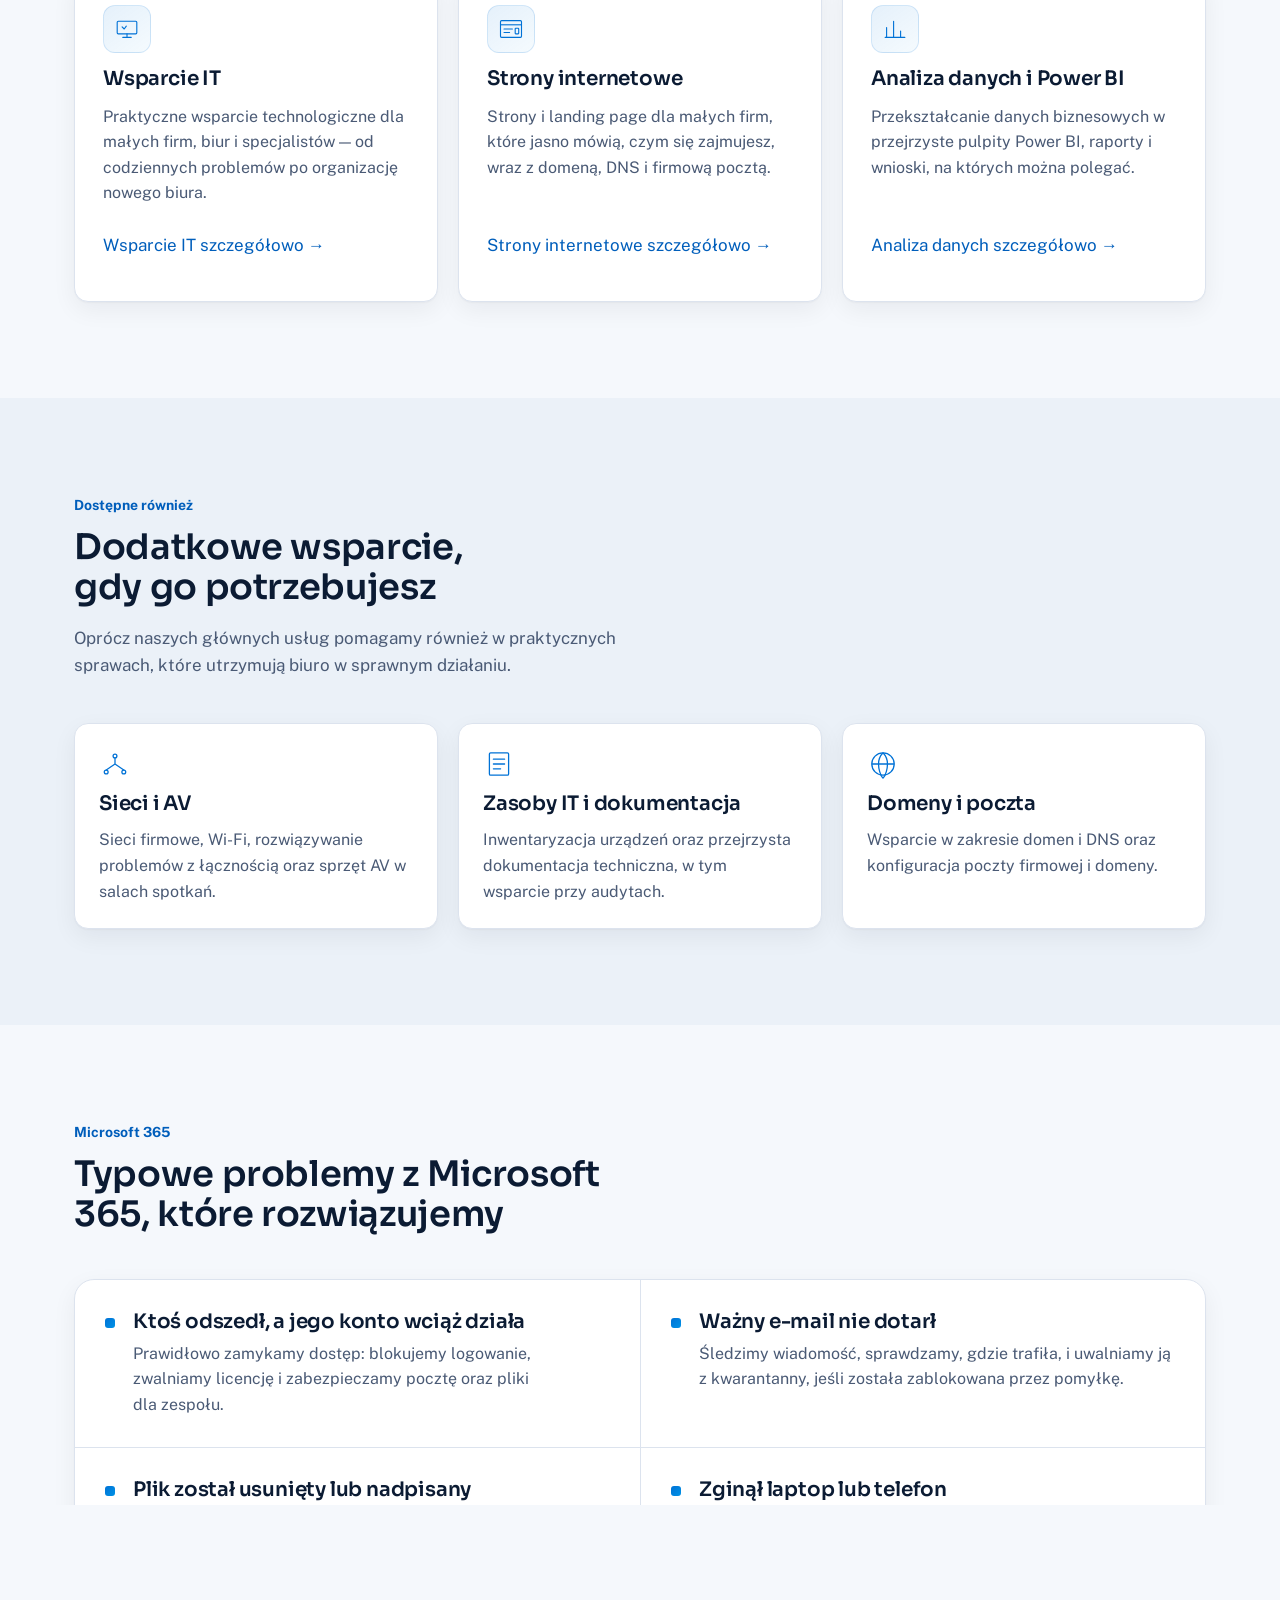
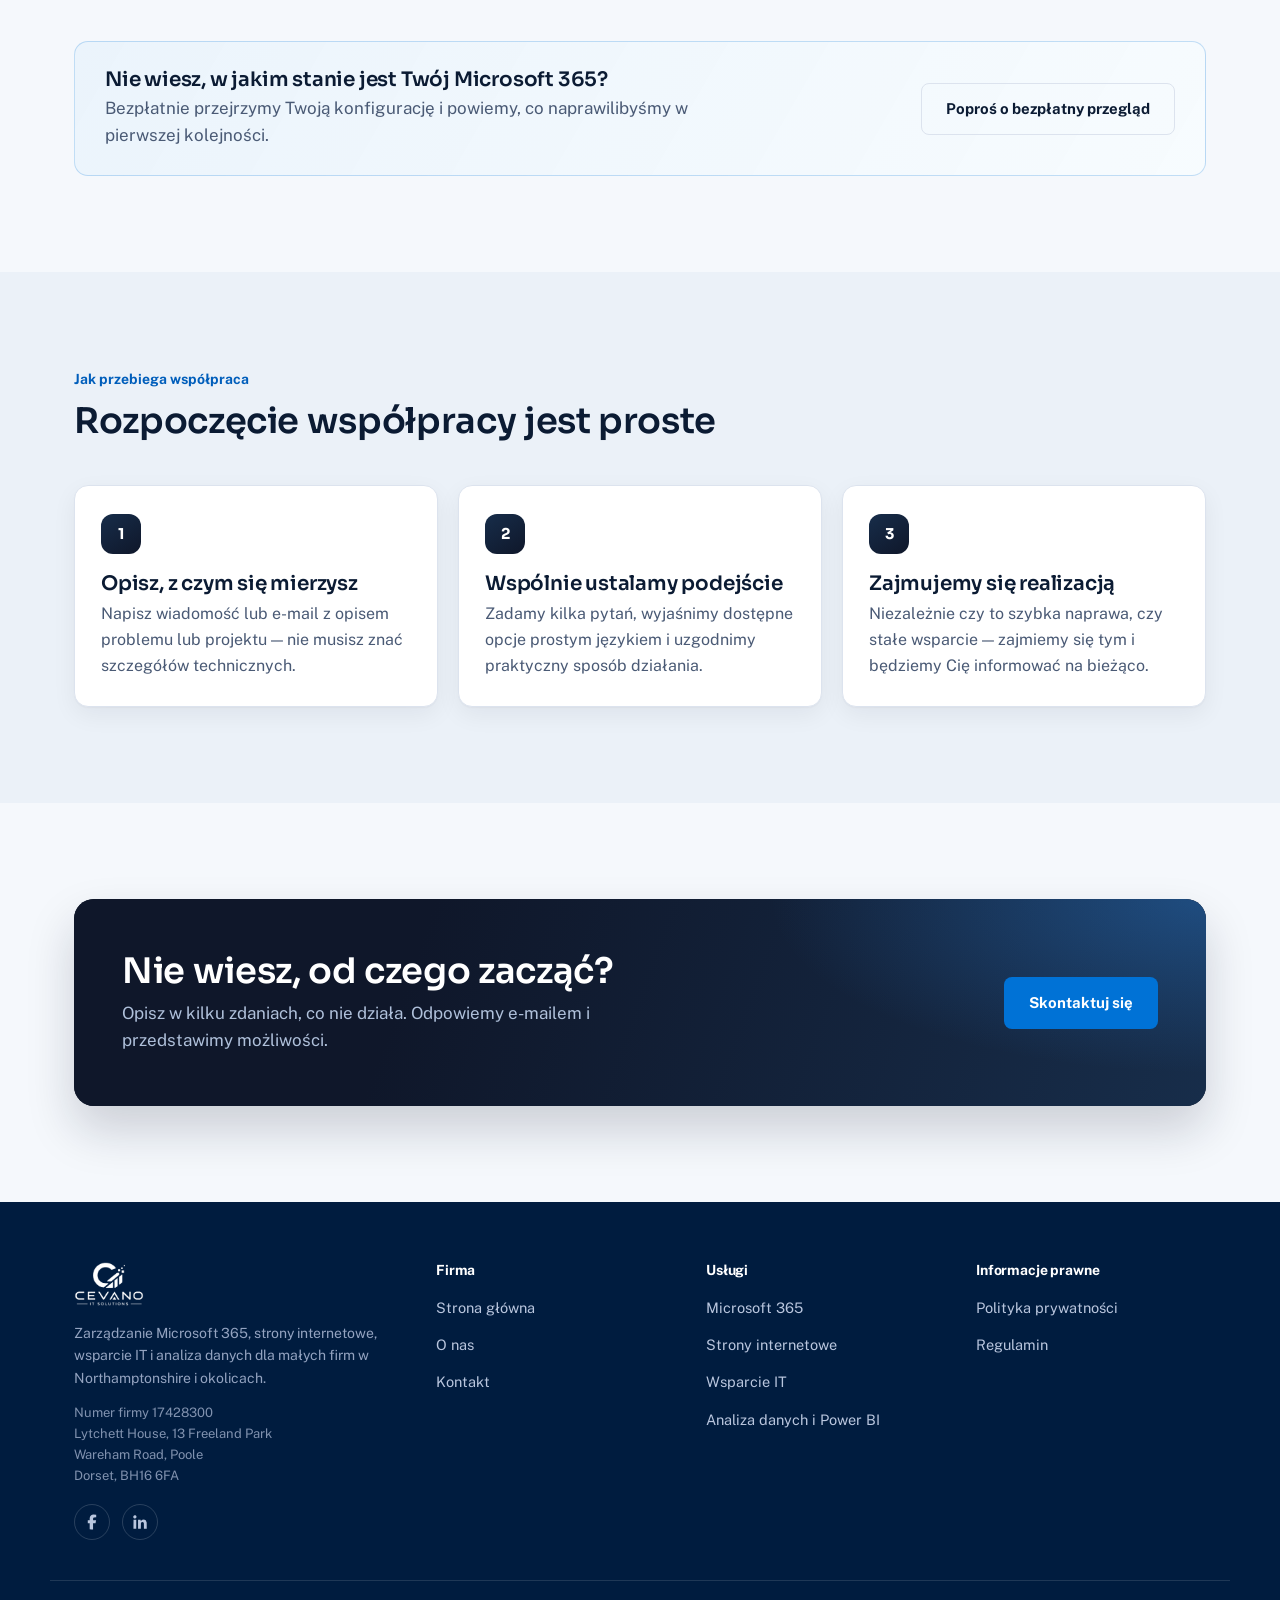
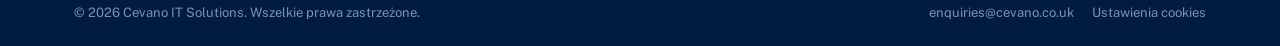
==== commit 0f5618b4: "Land service anchors below the sticky header and sub-nav Links from the home bento (and the services" ====
--- a/pl/index.html
+++ b/pl/index.html
@@ -23,7 +23,7 @@
 <link rel="manifest" href="../site.webmanifest">
 <link rel="preconnect" href="https://fonts.googleapis.com">
 <link rel="preconnect" href="https://fonts.gstatic.com" crossorigin>
-<link rel="stylesheet" href="../css/style.css?v=20261108-13">
+<link rel="stylesheet" href="../css/style.css?v=20261108-14">
 <script>(function(){try{var t=localStorage.getItem("cevano-theme");if(t==="dark"||t==="light"){document.documentElement.setAttribute("data-theme",t);}else if(window.matchMedia&&window.matchMedia("(prefers-color-scheme: dark)").matches){document.documentElement.setAttribute("data-theme","dark");}}catch(e){}})();</script>
 </head>
 <body>
@@ -328,7 +328,7 @@
   ]
 }
 </script>
-<script src="../js/main.js?v=20261108-13" defer></script>
+<script src="../js/main.js?v=20261108-14" defer></script>
 
 </body>
 </html>
--- a/css/style.css
+++ b/css/style.css
@@ -735,6 +735,13 @@
 html[data-theme="dark"] .placeholder-flag{ background:#332B0E; border-color:#5A4A15; color:#F0DE9E; }
 
 /* ---------- Services mini-nav ---------- */
+/* Anchor targets land below the sticky header (and, on services.html,
+   below the sticky sub-nav) instead of underneath them. */
+:root{ --mini-nav-h: 64px; }
+section[id]{ scroll-margin-top: var(--header-h); }
+.mini-nav ~ section[id]{ scroll-margin-top: calc(var(--header-h) + var(--mini-nav-h)); }
+@media (max-width: 900px){ :root{ --mini-nav-h: 70px; } }
+@media (max-width: 640px){ :root{ --mini-nav-h: 85px; } }
 .mini-nav{
   position: sticky; top: var(--header-h); z-index: 90;
   background: color-mix(in srgb, var(--bg) 94%, transparent);
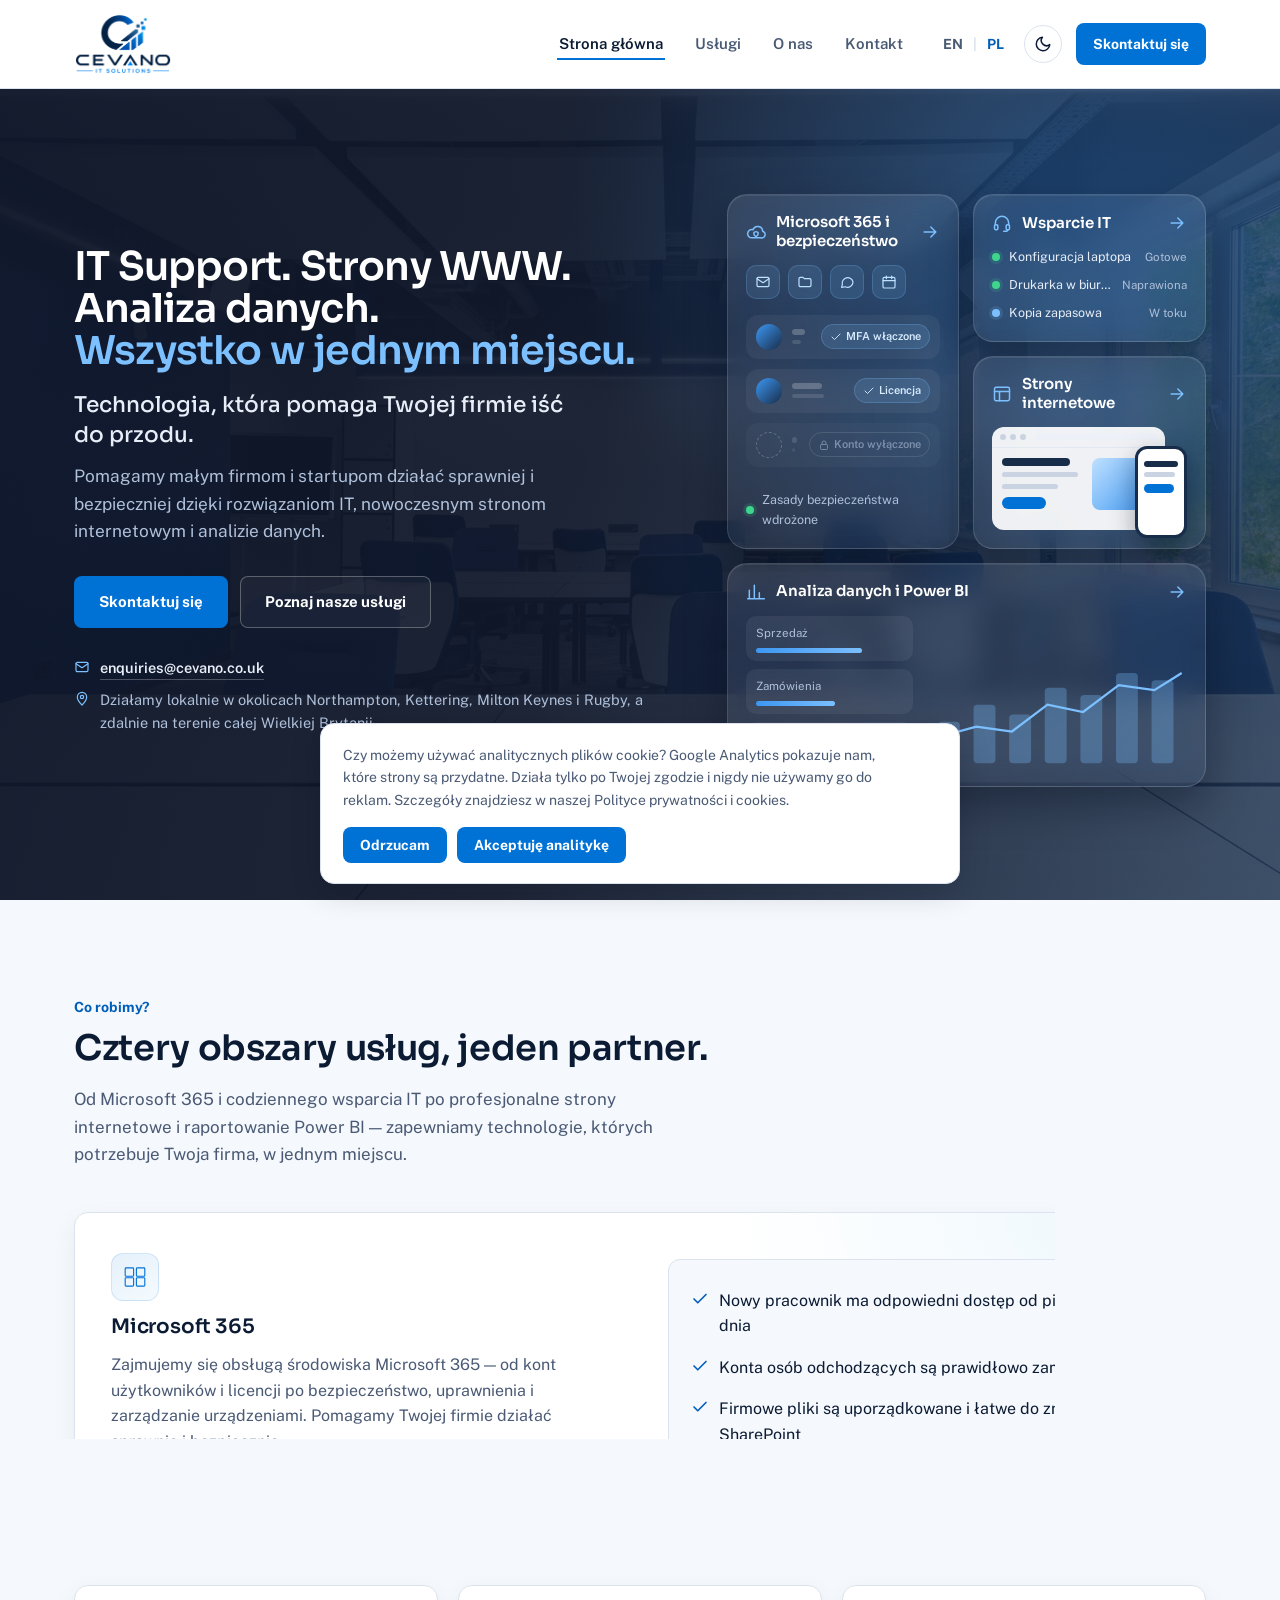
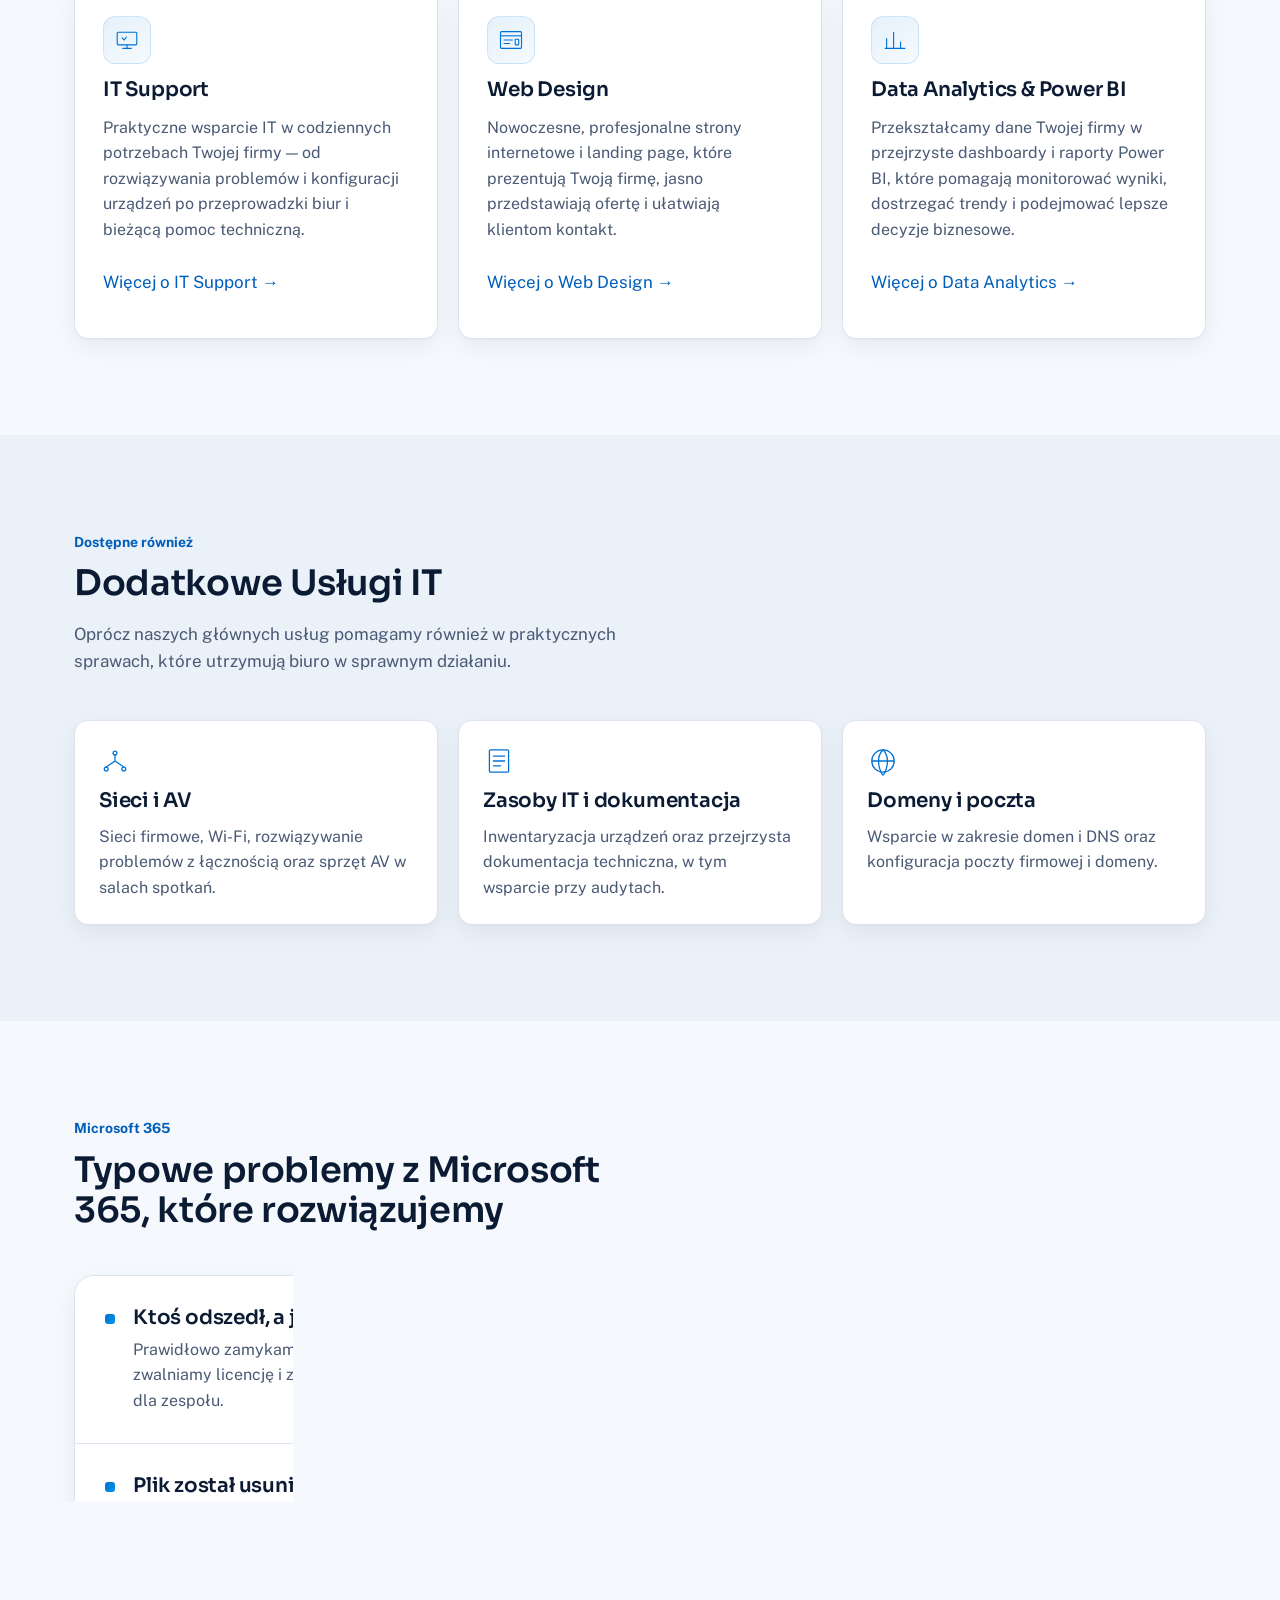
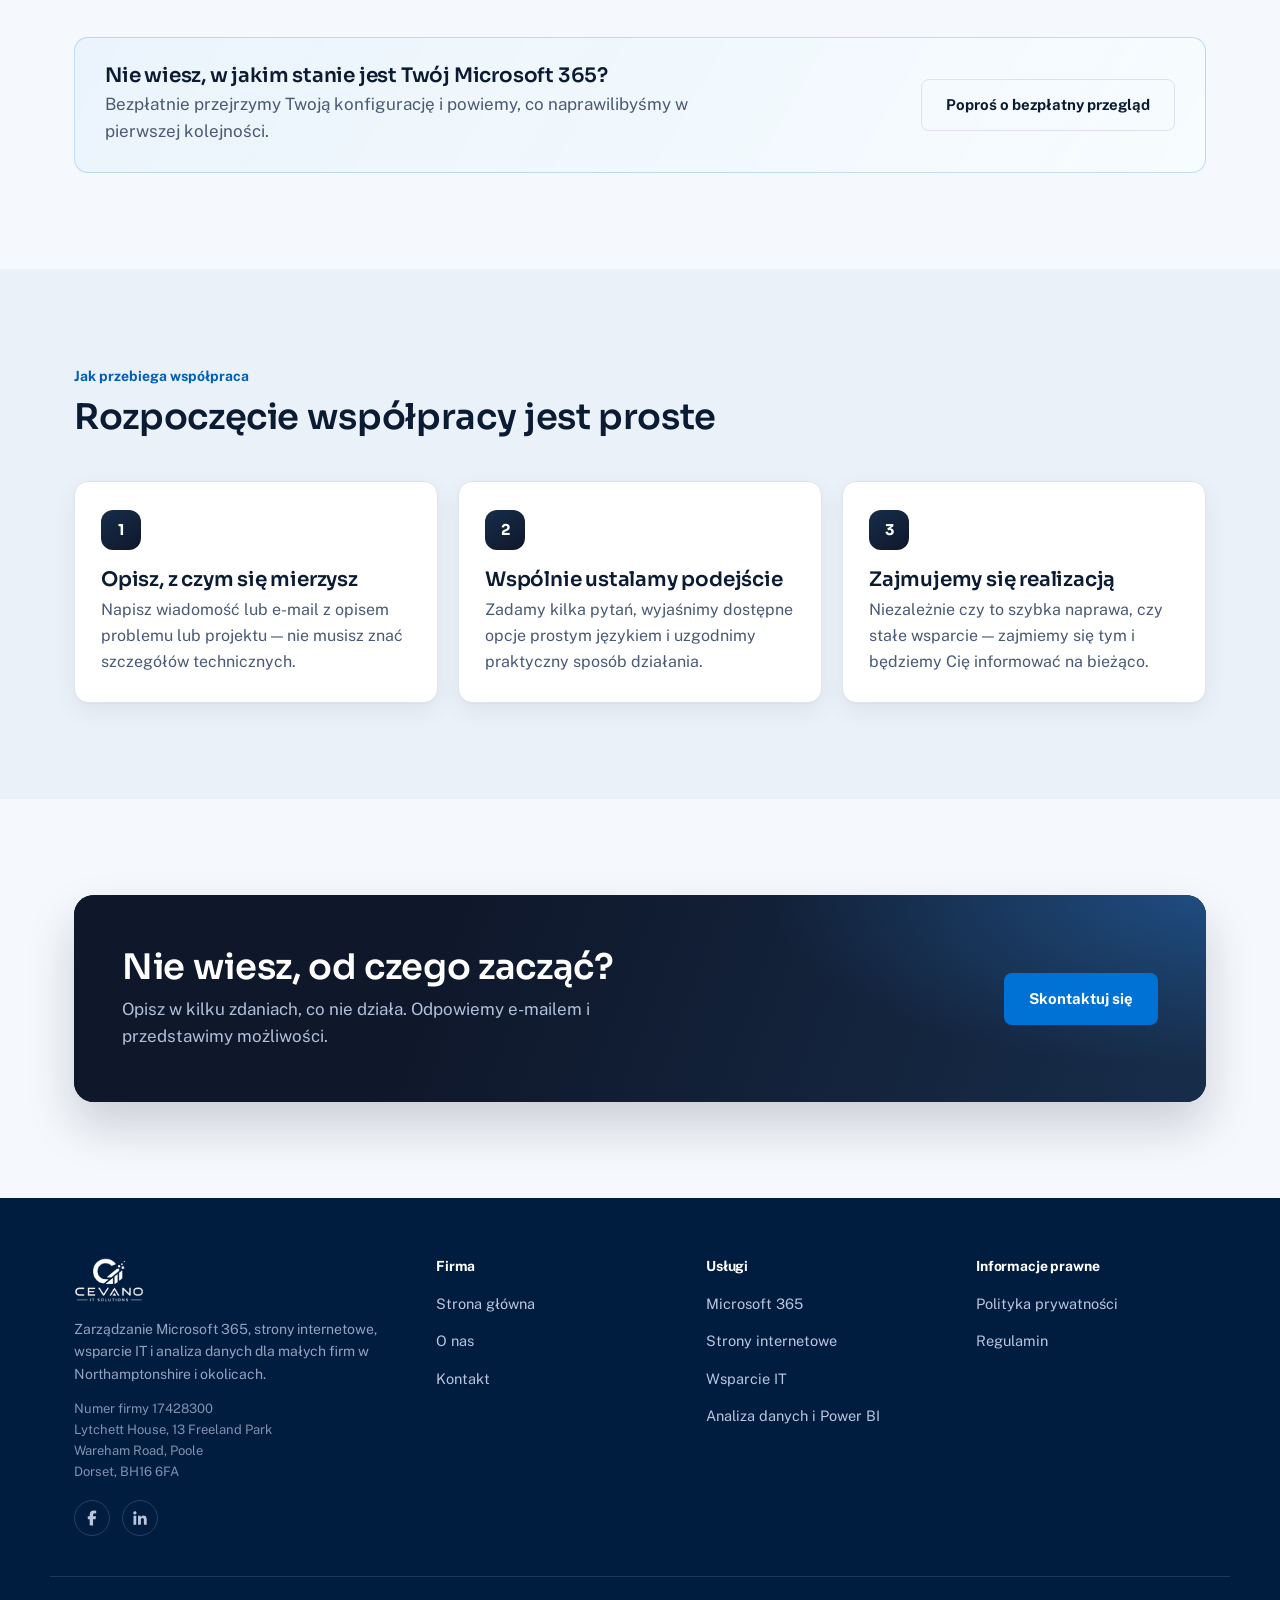
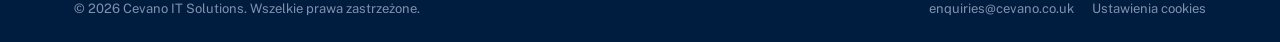
==== commit 36a4ebc7: "Home: new service card copy and section headings (EN + PL) Co-Authored-By: Claude Opus 5.5 <noreply@" ====
--- a/pl/index.html
+++ b/pl/index.html
@@ -113,9 +113,9 @@
 <section class="section" id="services">
   <div class="container">
     <div class="section-head">
-      <span class="kicker">Czym się zajmujemy</span>
-      <h2>Cztery usługi, jeden punkt kontaktu</h2>
-      <p>Dobrze zarządzane środowisko Microsoft 365, strona internetowa, która jasno mówi, czym się zajmujesz, codzienne wsparcie IT i dane, z których da się korzystać, bez żonglowania dostawcami.</p>
+      <span class="kicker">Co robimy?</span>
+      <h2>Cztery obszary usług, jeden partner.</h2>
+      <p>Od Microsoft 365 i codziennego wsparcia IT po profesjonalne strony internetowe i raportowanie Power BI — zapewniamy technologie, których potrzebuje Twoja firma, w jednym miejscu.</p>
     </div>
 
     <div class="service-grid">
@@ -123,8 +123,8 @@
         <div class="lead-copy">
           <span class="mark-tile"><svg class="mark" viewBox="0 0 40 40" fill="none" stroke="var(--blue)" stroke-width="1.6"><rect x="6" y="7" width="12" height="12" rx="1.2"/><rect x="22" y="7" width="12" height="12" rx="1.2"/><rect x="6" y="21" width="12" height="12" rx="1.2"/><rect x="22" y="21" width="12" height="12" rx="1.2"/></svg></span>
           <h3>Microsoft 365</h3>
-          <p>Zarządzamy Twoim Microsoft 365: konta użytkowników, licencje, bezpieczeństwo, uprawnienia i urządzenia, bez zatrudniania administratora na pełen etat.</p>
-          <a class="btn-ghost" href="services.html#microsoft-365">Microsoft 365 szczegółowo →</a>
+          <p>Zajmujemy się obsługą środowiska Microsoft 365 — od kont użytkowników i licencji po bezpieczeństwo, uprawnienia i zarządzanie urządzeniami. Pomagamy Twojej firmie działać sprawnie i bezpiecznie.</p>
+          <a class="btn-ghost" href="services.html#microsoft-365">Więcej o Microsoft 365 →</a>
         </div>
         <ul class="check-list">
           <li><svg viewBox="0 0 24 24" fill="none" stroke="currentColor" stroke-width="2.2" stroke-linecap="round" stroke-linejoin="round"><path d="M20 6 9 17l-5-5"/></svg><span>Nowy pracownik ma odpowiedni dostęp od pierwszego dnia</span></li>
@@ -135,21 +135,21 @@
       </div>
       <div class="service-card">
         <span class="mark-tile"><svg class="mark" viewBox="0 0 40 40" fill="none" stroke="var(--blue)" stroke-width="1.6"><rect x="6" y="9" width="28" height="18" rx="1.5"/><path d="M14 32h12M20 27v5" stroke-linecap="round"/><path d="M13 17l3 3 3-4" stroke-linecap="round" stroke-linejoin="round"/></svg></span>
-        <h3>Wsparcie IT</h3>
-        <p>Praktyczne wsparcie technologiczne dla małych firm, biur i specjalistów — od codziennych problemów po organizację nowego biura.</p>
-        <a class="btn-ghost" href="services.html#it-support">Wsparcie IT szczegółowo →</a>
+        <h3>IT Support</h3>
+        <p>Praktyczne wsparcie IT w codziennych potrzebach Twojej firmy — od rozwiązywania problemów i konfiguracji urządzeń po przeprowadzki biur i bieżącą pomoc techniczną.</p>
+        <a class="btn-ghost" href="services.html#it-support">Więcej o IT Support →</a>
       </div>
       <div class="service-card">
         <span class="mark-tile"><svg class="mark" viewBox="0 0 40 40" fill="none" stroke="var(--blue)" stroke-width="1.6"><rect x="5" y="8" width="30" height="24" rx="1.5"/><path d="M5 14h30" /><path d="M10 20h12M10 25h8" stroke-linecap="round"/><rect x="26" y="19" width="5" height="8" rx="0.8"/></svg></span>
-        <h3>Strony internetowe</h3>
-        <p>Strony i landing page dla małych firm, które jasno mówią, czym się zajmujesz, wraz z domeną, DNS i firmową pocztą.</p>
-        <a class="btn-ghost" href="services.html#websites">Strony internetowe szczegółowo →</a>
+        <h3>Web Design</h3>
+        <p>Nowoczesne, profesjonalne strony internetowe i landing page, które prezentują Twoją firmę, jasno przedstawiają ofertę i ułatwiają klientom kontakt.</p>
+        <a class="btn-ghost" href="services.html#websites">Więcej o Web Design →</a>
       </div>
       <div class="service-card">
         <span class="mark-tile"><svg class="mark" viewBox="0 0 40 40" fill="none" stroke="var(--blue)" stroke-width="1.6"><path d="M8 32V18M18 32V9M28 32v-9" stroke-linecap="round"/><path d="M6 32h28" stroke-linecap="round"/></svg></span>
-        <h3>Analiza danych i Power BI</h3>
-        <p>Przekształcanie danych biznesowych w przejrzyste pulpity Power BI, raporty i wnioski, na których można polegać.</p>
-        <a class="btn-ghost" href="services.html#data-analytics">Analiza danych szczegółowo →</a>
+        <h3>Data Analytics &amp; Power BI</h3>
+        <p>Przekształcamy dane Twojej firmy w przejrzyste dashboardy i raporty Power BI, które pomagają monitorować wyniki, dostrzegać trendy i podejmować lepsze decyzje biznesowe.</p>
+        <a class="btn-ghost" href="services.html#data-analytics">Więcej o Data Analytics →</a>
       </div>
     </div>
   </div>
@@ -159,7 +159,7 @@
   <div class="container">
     <div class="section-head">
       <span class="kicker">Dostępne również</span>
-      <h2>Dodatkowe wsparcie, gdy go potrzebujesz</h2>
+      <h2>Dodatkowe Usługi IT</h2>
       <p>Oprócz naszych głównych usług pomagamy również w praktycznych sprawach, które utrzymują biuro w sprawnym działaniu.</p>
     </div>
     <div class="subservice-grid">
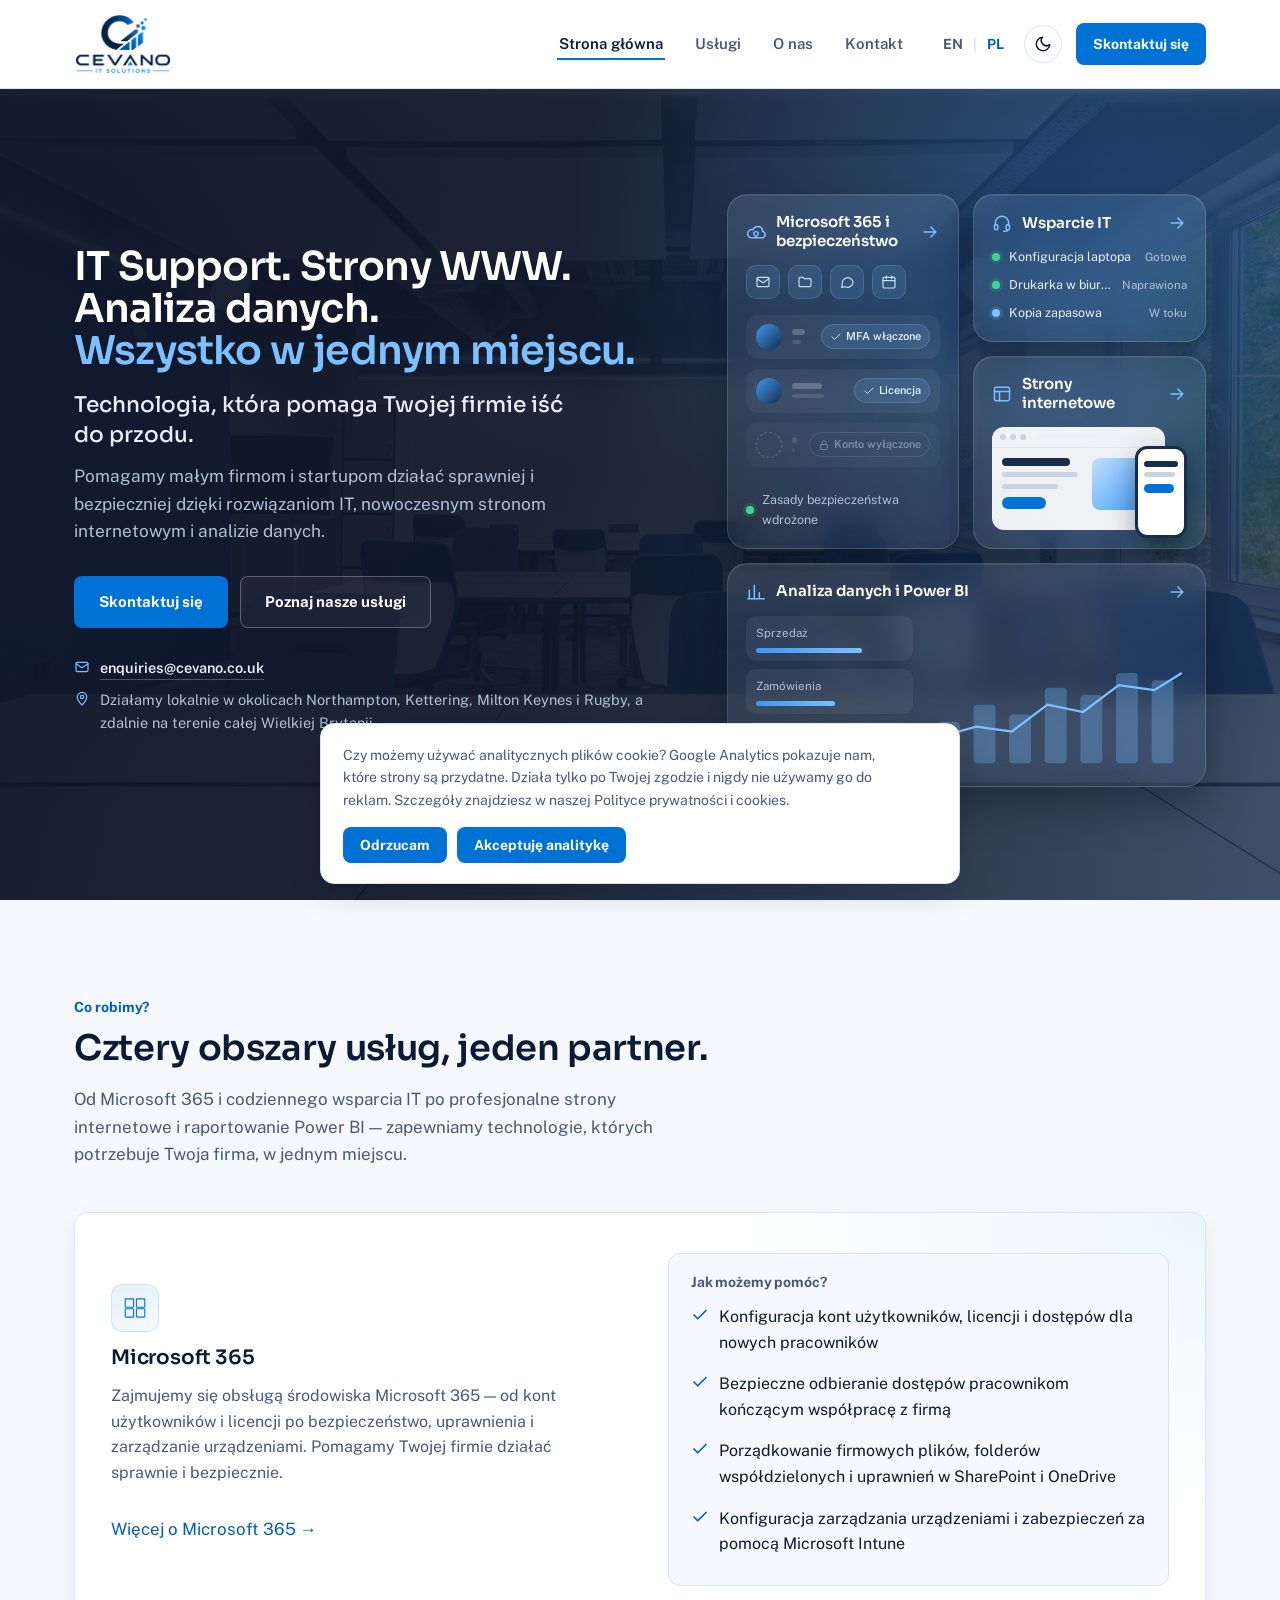
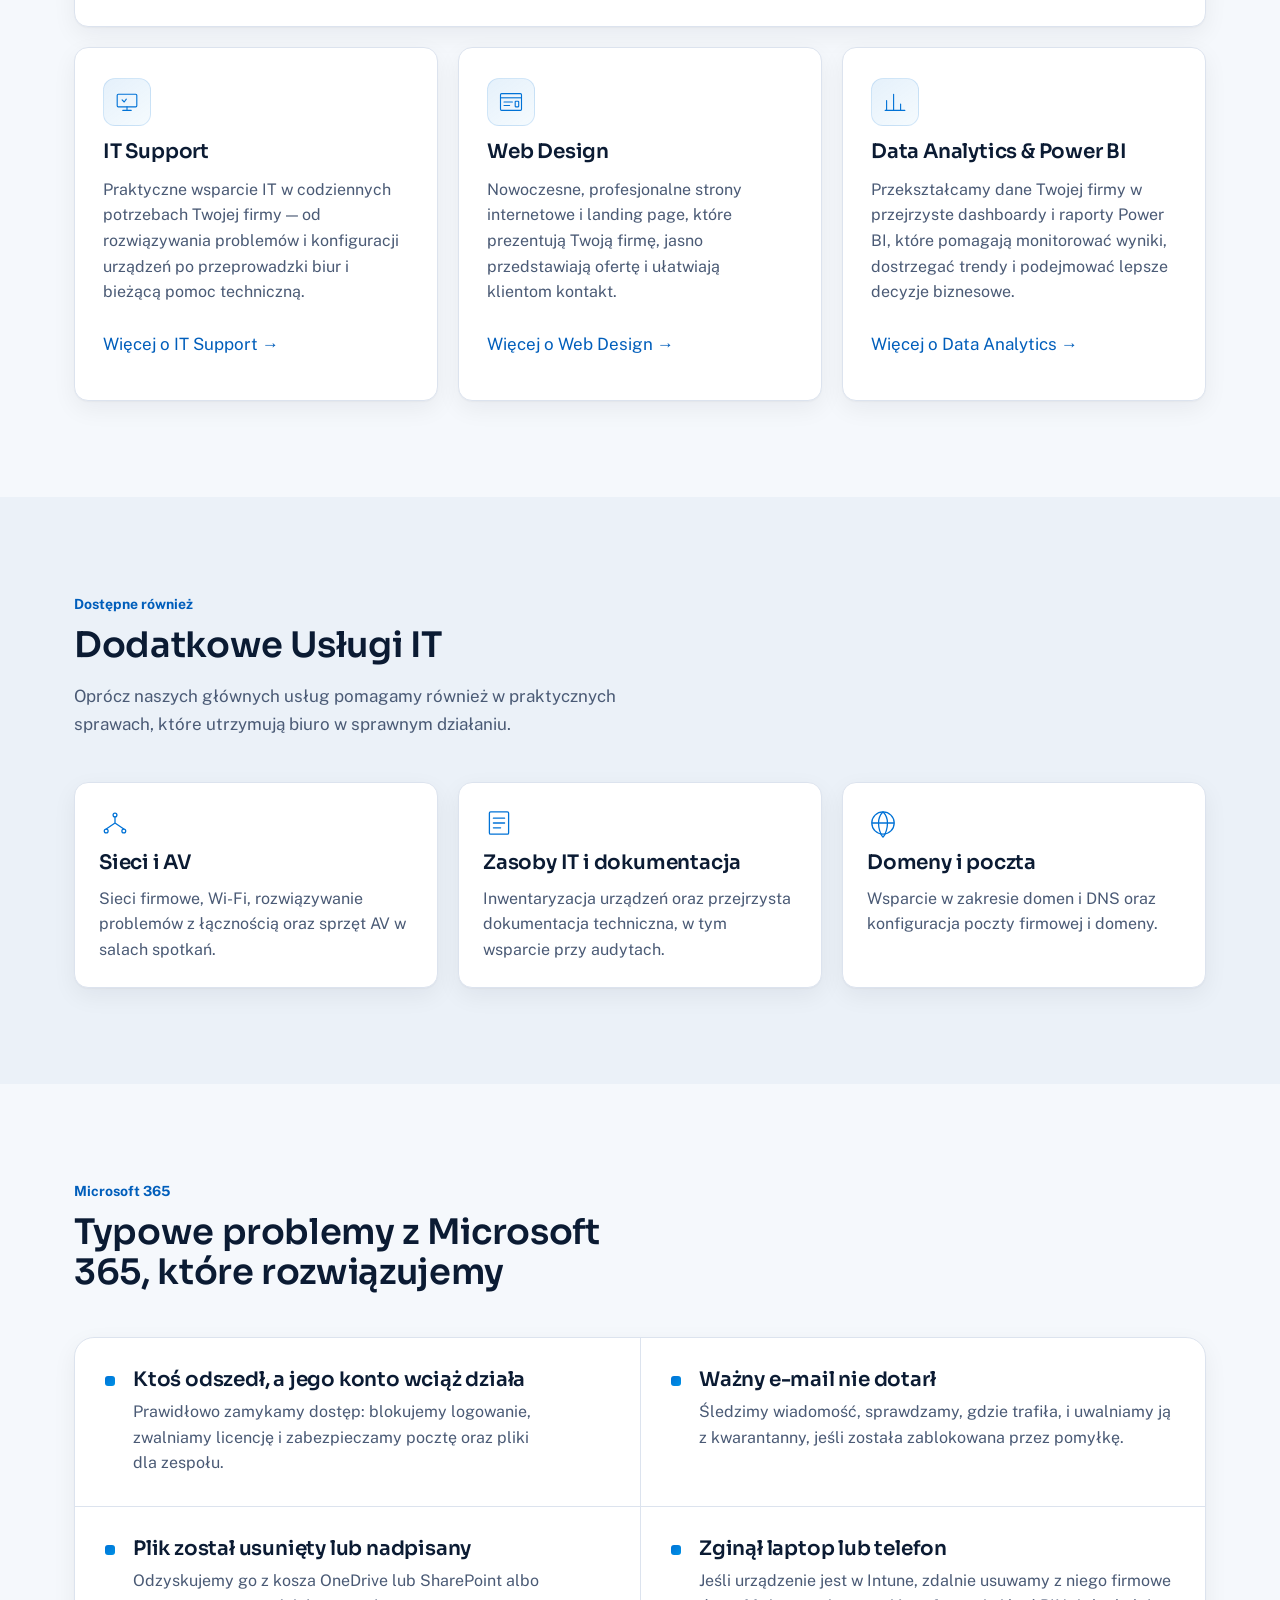
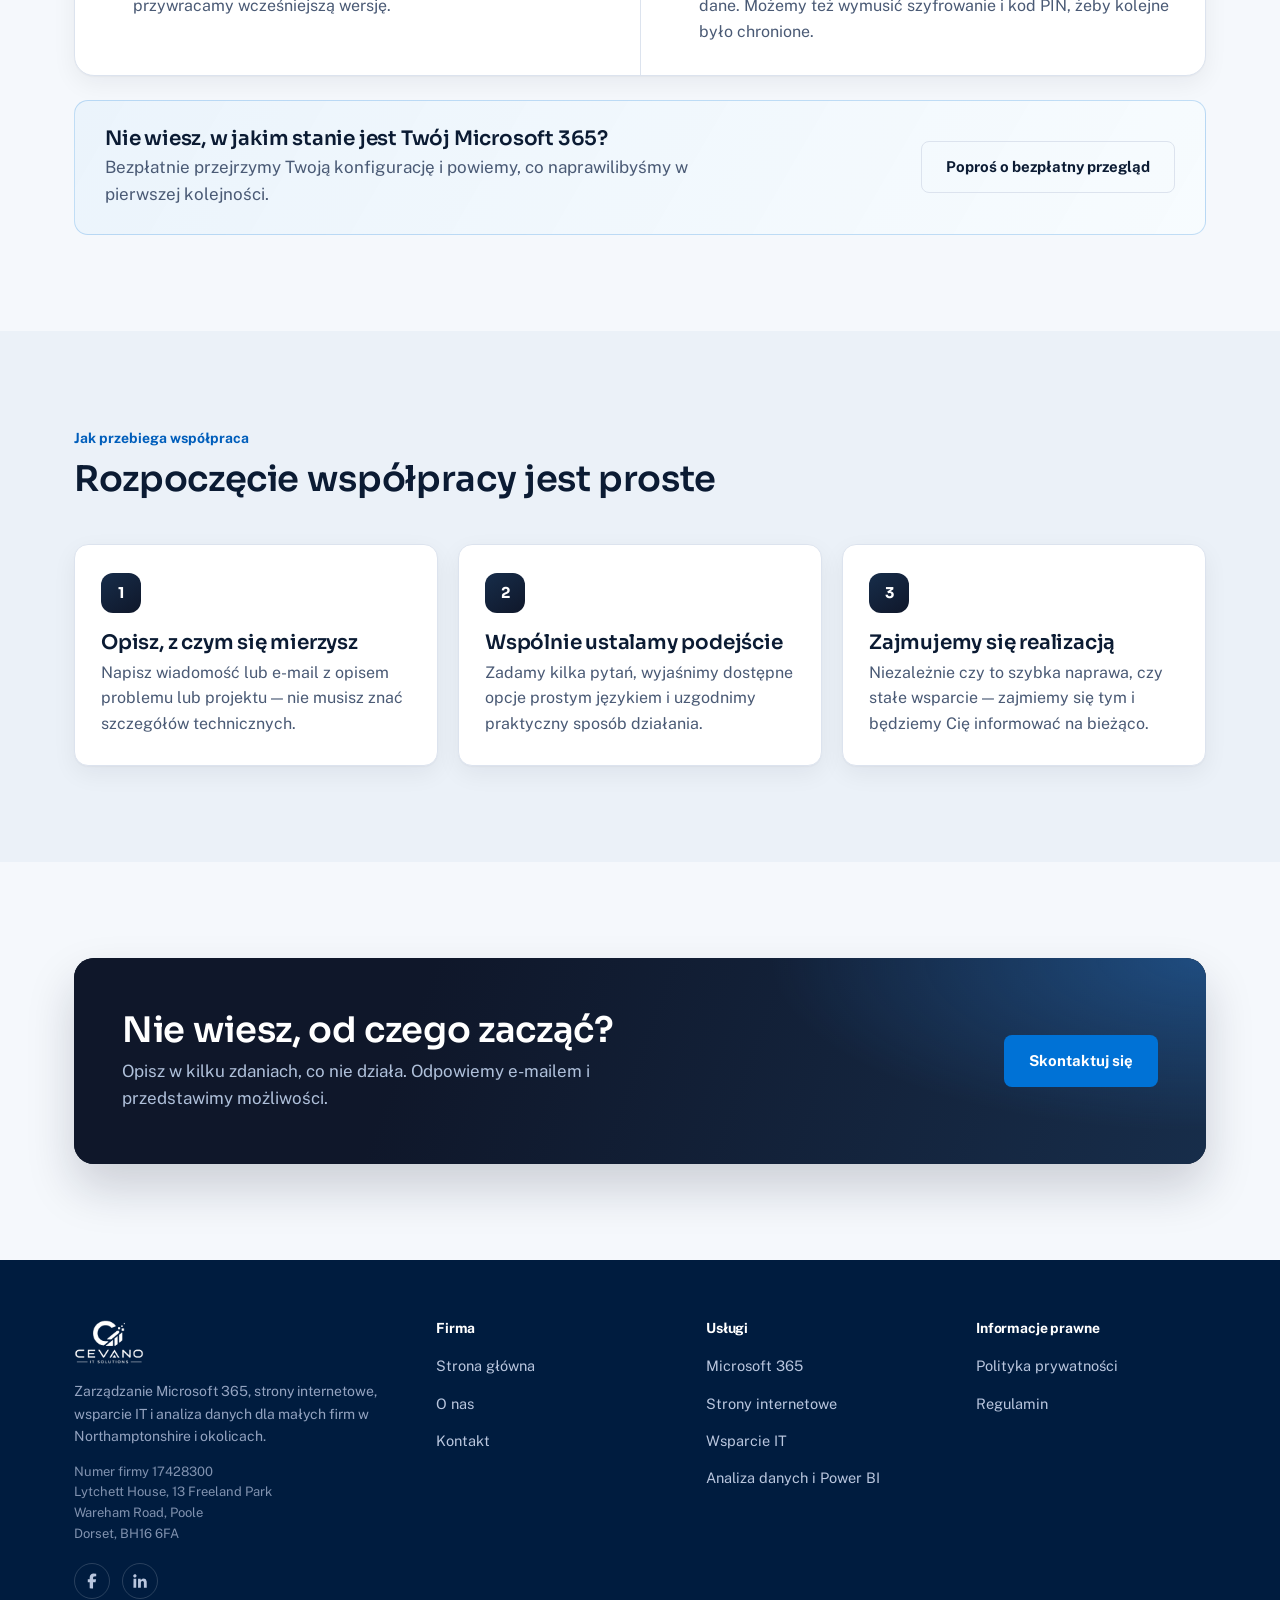
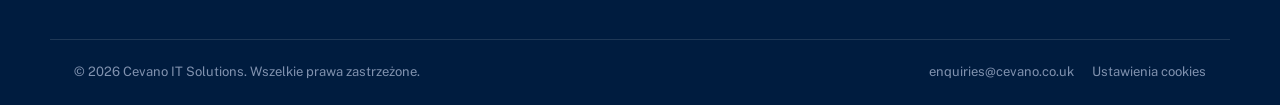
==== commit 2267d652: "Home: M365 lead card gets a titled 'how we can help' list (EN + PL) Co-Authored-By: Claude Opus 5.5 " ====
--- a/pl/index.html
+++ b/pl/index.html
@@ -23,7 +23,7 @@
 <link rel="manifest" href="../site.webmanifest">
 <link rel="preconnect" href="https://fonts.googleapis.com">
 <link rel="preconnect" href="https://fonts.gstatic.com" crossorigin>
-<link rel="stylesheet" href="../css/style.css?v=20261108-14">
+<link rel="stylesheet" href="../css/style.css?v=20261110-1">
 <script>(function(){try{var t=localStorage.getItem("cevano-theme");if(t==="dark"||t==="light"){document.documentElement.setAttribute("data-theme",t);}else if(window.matchMedia&&window.matchMedia("(prefers-color-scheme: dark)").matches){document.documentElement.setAttribute("data-theme","dark");}}catch(e){}})();</script>
 </head>
 <body>
@@ -126,12 +126,15 @@
           <p>Zajmujemy się obsługą środowiska Microsoft 365 — od kont użytkowników i licencji po bezpieczeństwo, uprawnienia i zarządzanie urządzeniami. Pomagamy Twojej firmie działać sprawnie i bezpiecznie.</p>
           <a class="btn-ghost" href="services.html#microsoft-365">Więcej o Microsoft 365 →</a>
         </div>
-        <ul class="check-list">
-          <li><svg viewBox="0 0 24 24" fill="none" stroke="currentColor" stroke-width="2.2" stroke-linecap="round" stroke-linejoin="round"><path d="M20 6 9 17l-5-5"/></svg><span>Nowy pracownik ma odpowiedni dostęp od pierwszego dnia</span></li>
-<li><svg viewBox="0 0 24 24" fill="none" stroke="currentColor" stroke-width="2.2" stroke-linecap="round" stroke-linejoin="round"><path d="M20 6 9 17l-5-5"/></svg><span>Konta osób odchodzących są prawidłowo zamykane</span></li>
-<li><svg viewBox="0 0 24 24" fill="none" stroke="currentColor" stroke-width="2.2" stroke-linecap="round" stroke-linejoin="round"><path d="M20 6 9 17l-5-5"/></svg><span>Firmowe pliki są uporządkowane i łatwe do znalezienia w SharePoint</span></li>
-<li><svg viewBox="0 0 24 24" fill="none" stroke="currentColor" stroke-width="2.2" stroke-linecap="round" stroke-linejoin="round"><path d="M20 6 9 17l-5-5"/></svg><span>Licencje odpowiadają rzeczywistym potrzebom zespołu</span></li>
-        </ul>
+        <div class="lead-help">
+          <h4 class="lead-help-title">Jak możemy pomóc?</h4>
+          <ul class="check-list">
+          <li><svg viewBox="0 0 24 24" fill="none" stroke="currentColor" stroke-width="2.2" stroke-linecap="round" stroke-linejoin="round"><path d="M20 6 9 17l-5-5"/></svg><span>Konfiguracja kont użytkowników, licencji i dostępów dla nowych pracowników</span></li>
+<li><svg viewBox="0 0 24 24" fill="none" stroke="currentColor" stroke-width="2.2" stroke-linecap="round" stroke-linejoin="round"><path d="M20 6 9 17l-5-5"/></svg><span>Bezpieczne odbieranie dostępów pracownikom kończącym współpracę z firmą</span></li>
+<li><svg viewBox="0 0 24 24" fill="none" stroke="currentColor" stroke-width="2.2" stroke-linecap="round" stroke-linejoin="round"><path d="M20 6 9 17l-5-5"/></svg><span>Porządkowanie firmowych plików, folderów współdzielonych i uprawnień w SharePoint i OneDrive</span></li>
+<li><svg viewBox="0 0 24 24" fill="none" stroke="currentColor" stroke-width="2.2" stroke-linecap="round" stroke-linejoin="round"><path d="M20 6 9 17l-5-5"/></svg><span>Konfiguracja zarządzania urządzeniami i zabezpieczeń za pomocą Microsoft Intune</span></li>
+          </ul>
+        </div>
       </div>
       <div class="service-card">
         <span class="mark-tile"><svg class="mark" viewBox="0 0 40 40" fill="none" stroke="var(--blue)" stroke-width="1.6"><rect x="6" y="9" width="28" height="18" rx="1.5"/><path d="M14 32h12M20 27v5" stroke-linecap="round"/><path d="M13 17l3 3 3-4" stroke-linecap="round" stroke-linejoin="round"/></svg></span>
@@ -328,7 +331,7 @@
   ]
 }
 </script>
-<script src="../js/main.js?v=20261108-14" defer></script>
+<script src="../js/main.js?v=20261110-1" defer></script>
 
 </body>
 </html>
--- a/css/style.css
+++ b/css/style.css
@@ -461,7 +461,9 @@
 }
 .service-card.is-lead .lead-copy{ display:flex; flex-direction:column; gap:14px; }
 .service-card.is-lead .btn-ghost{ margin-top:4px; }
-.service-card.is-lead .check-list{ margin:0; padding: 20px 22px; border-radius: 12px; background: var(--bg); border: 1px solid var(--line); }
+.service-card.is-lead .lead-help{ padding: 20px 22px; border-radius: 12px; background: var(--bg); border: 1px solid var(--line); }
+.lead-help-title{ font-family: var(--font-body); font-size: 14px; font-weight: 700; color: var(--slate); margin: 0 0 6px; }
+.service-card.is-lead .check-list{ margin:0; }
 .service-card.is-lead .check-list li{ color: var(--ink); }
 
 @media (max-width: 960px){
